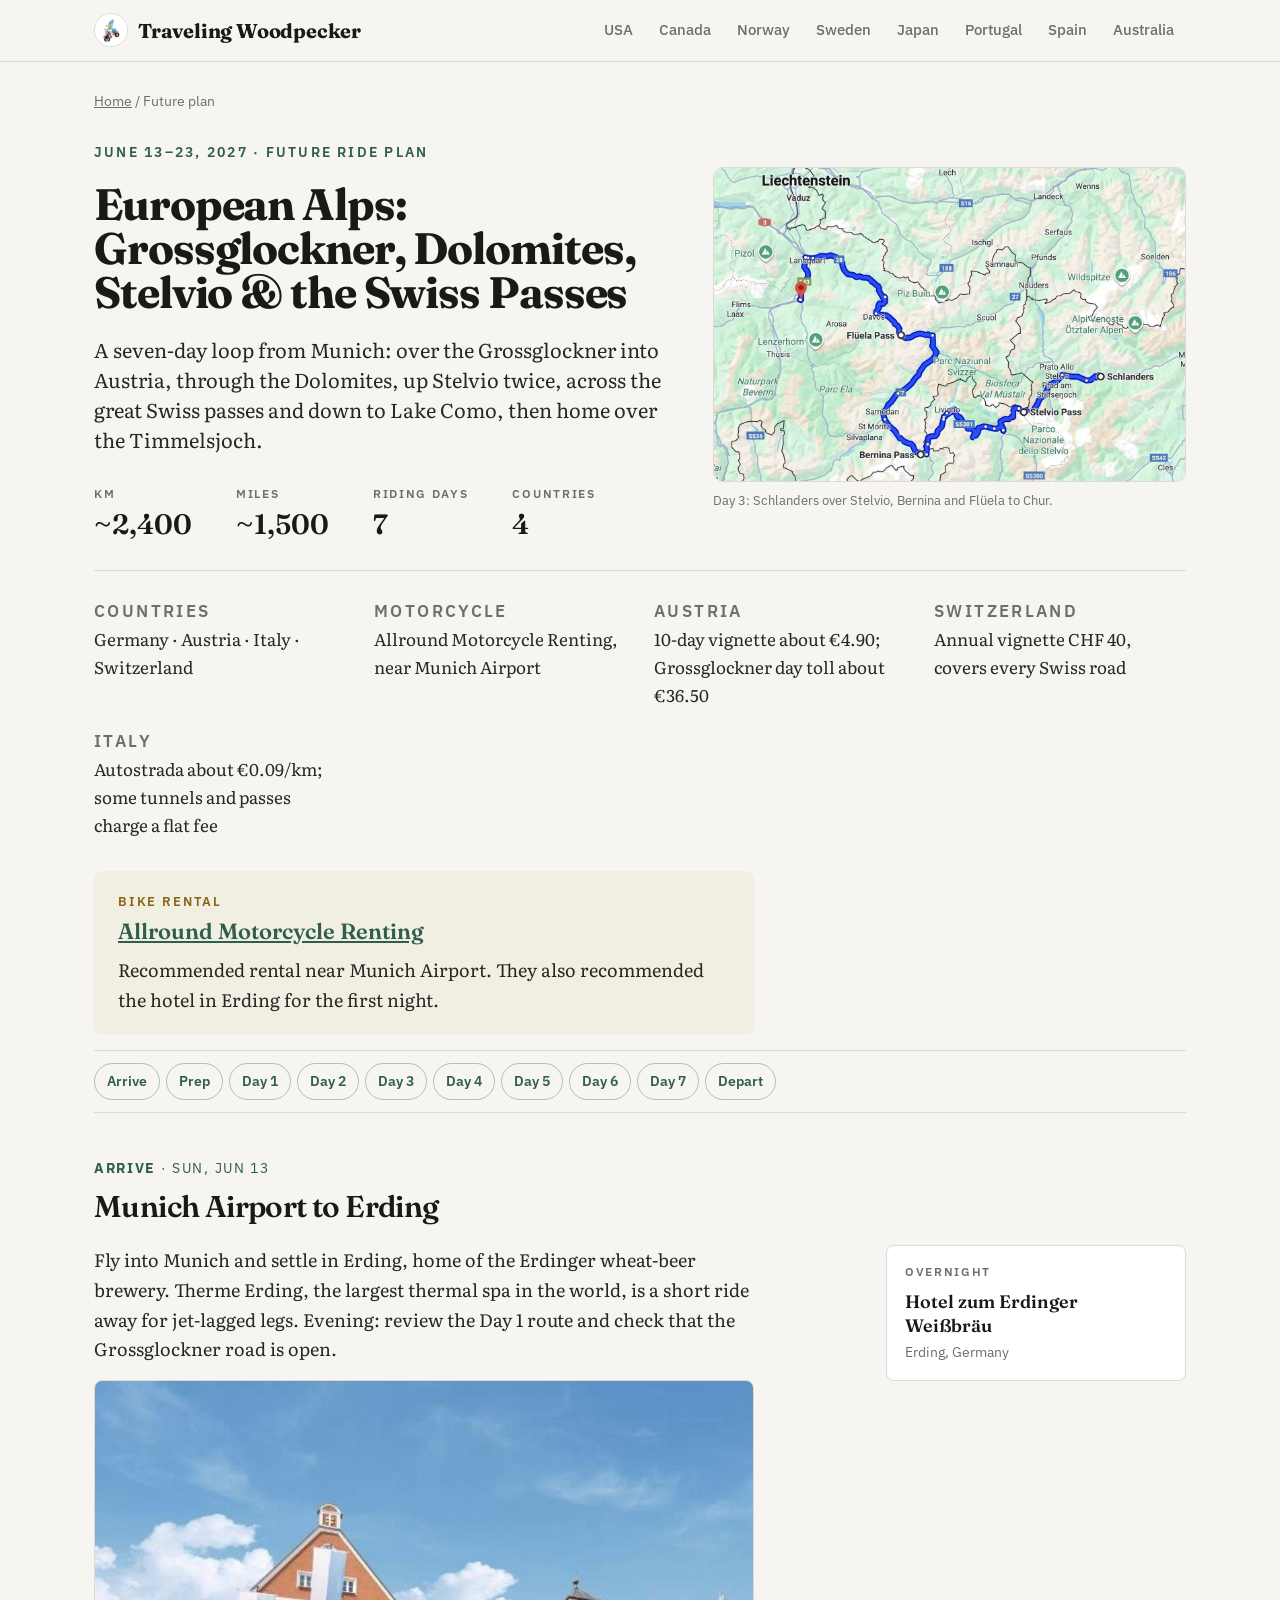
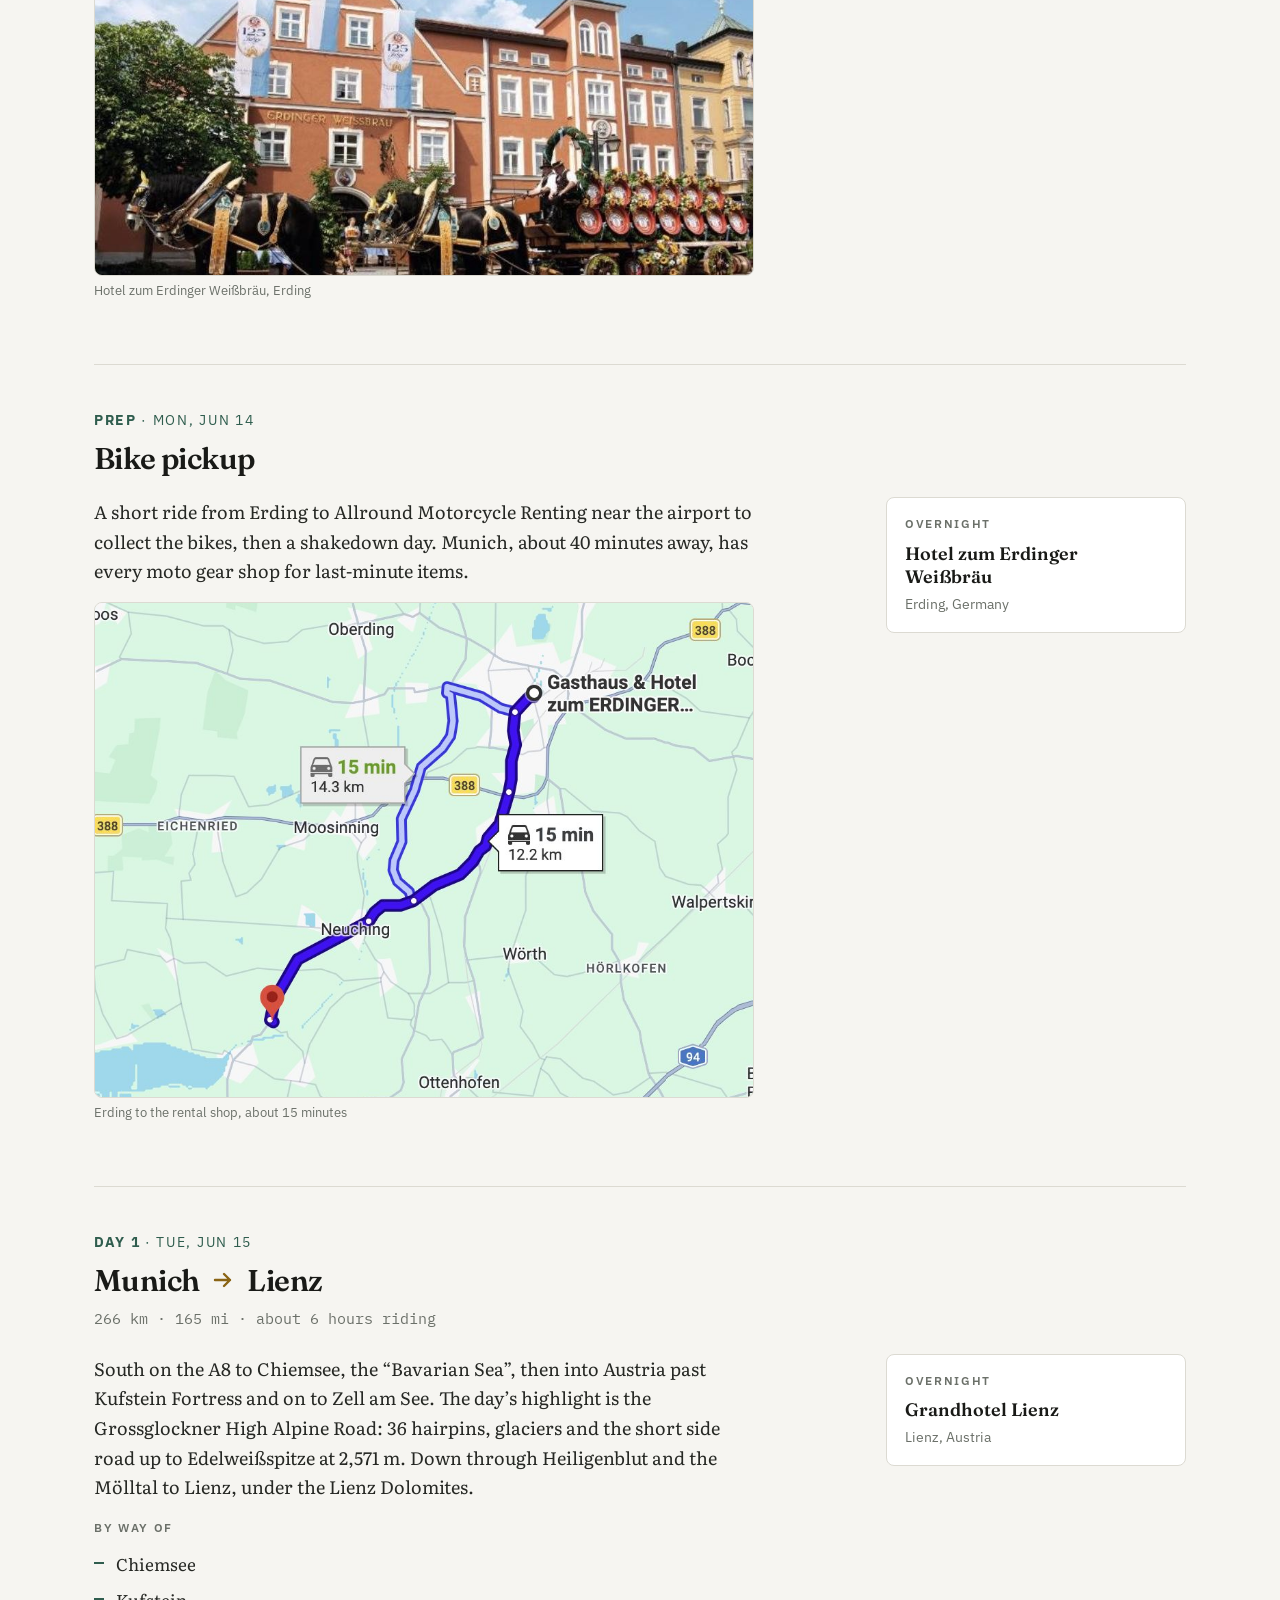
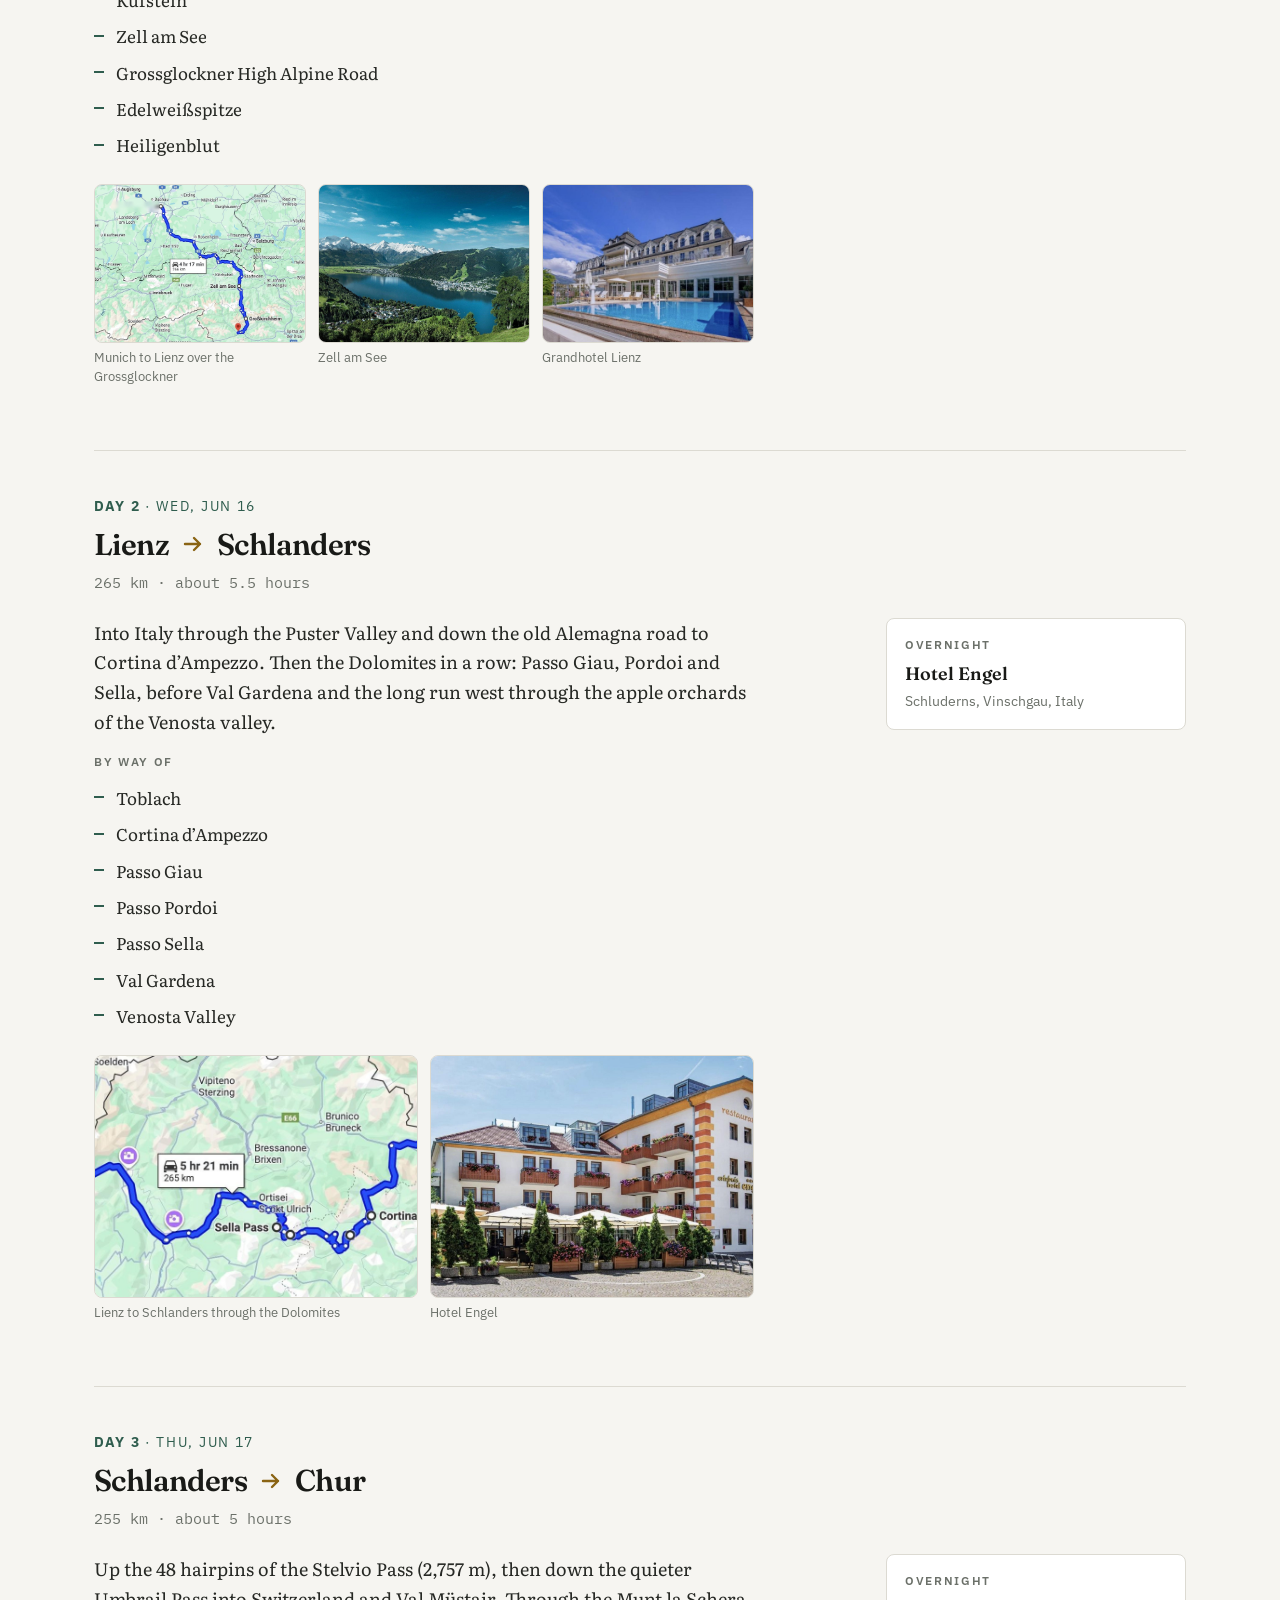
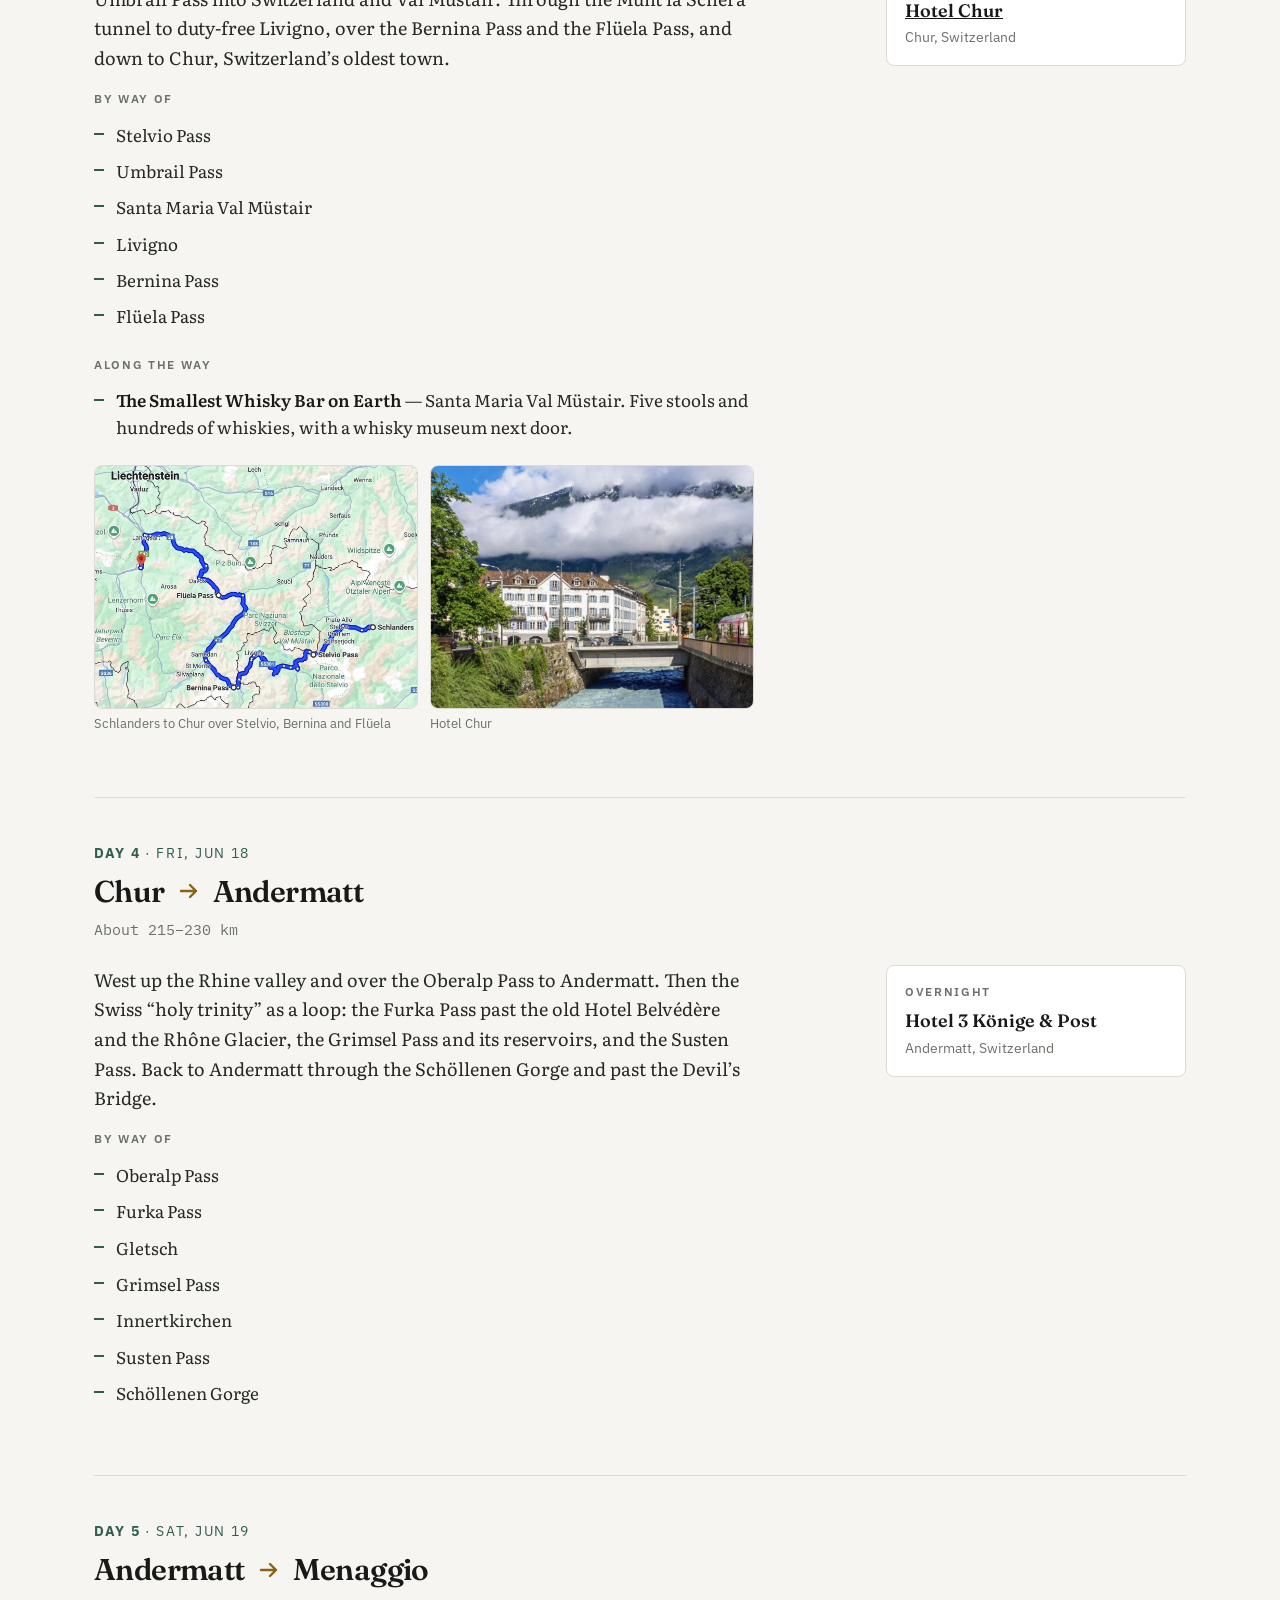
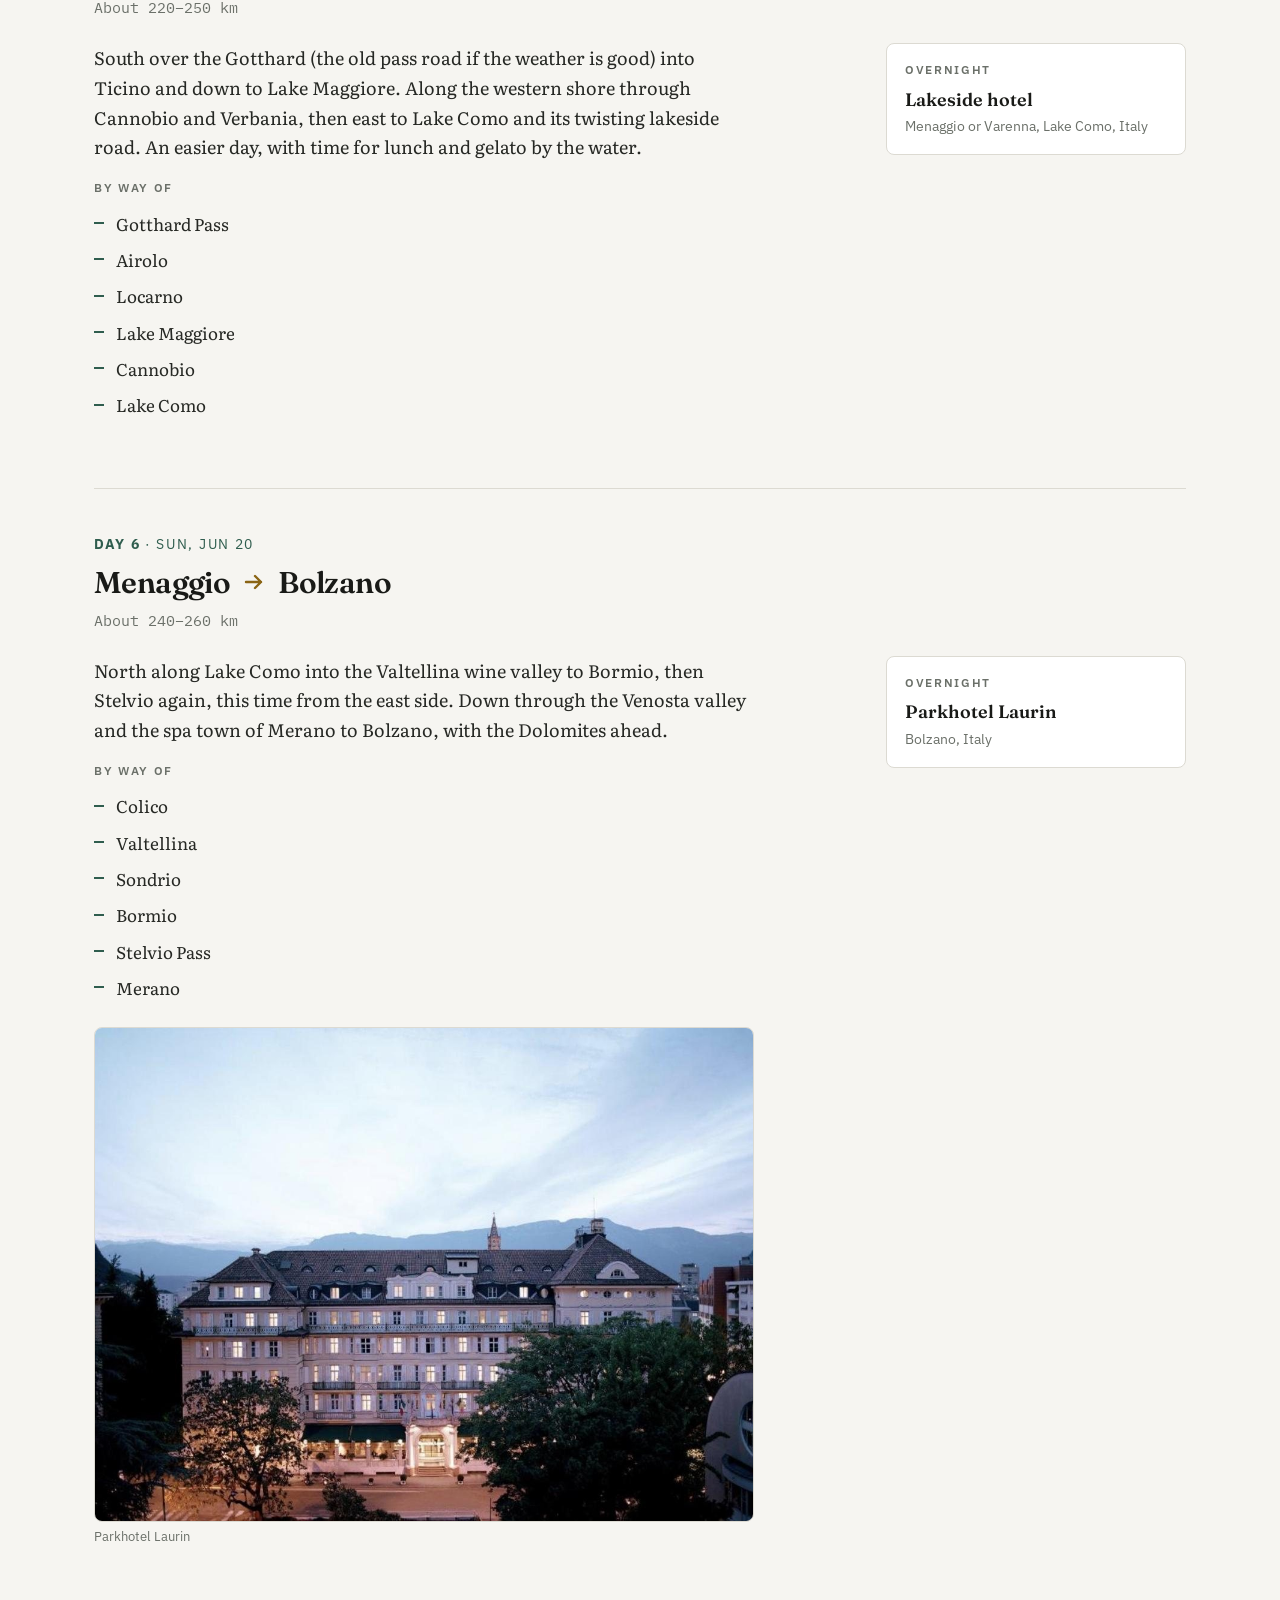
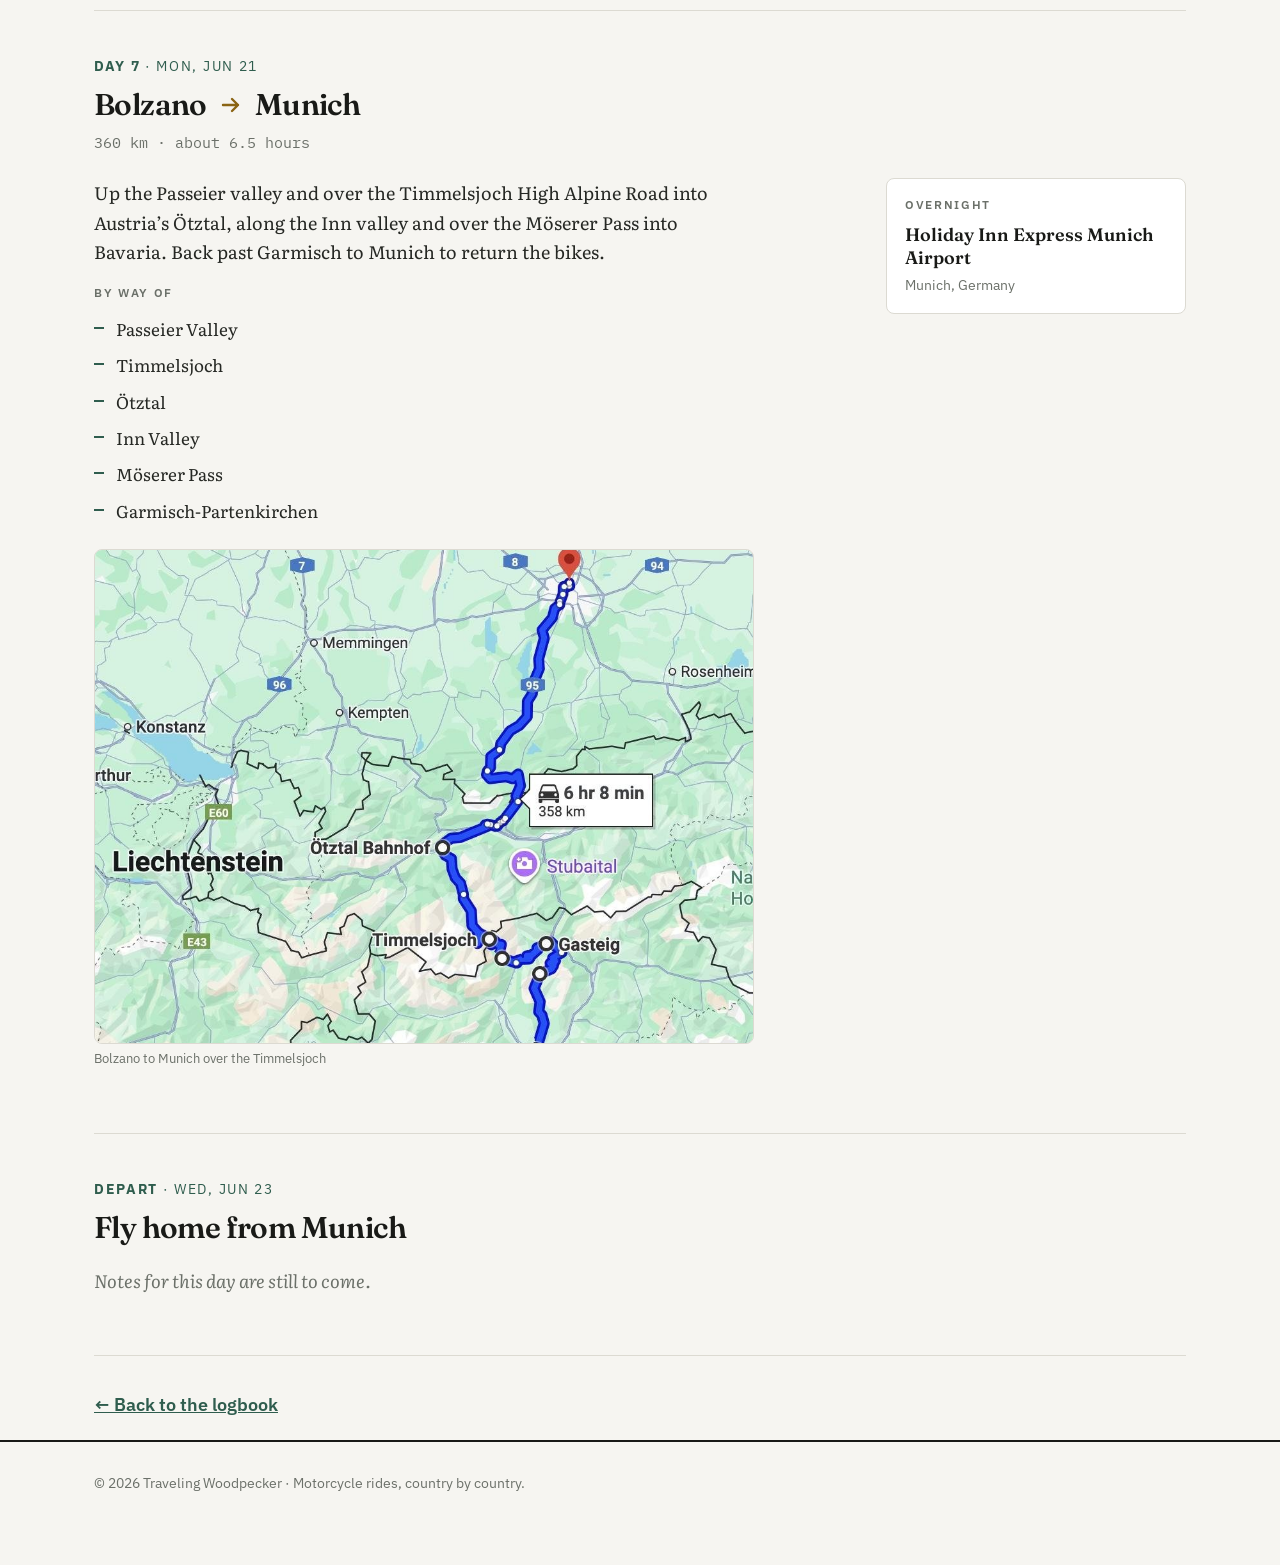
==== plans/2027-european-alps/index.html @ a0371fbc "x" ====
<!DOCTYPE html>
<html lang="en">
<head>
<meta charset="utf-8">
<meta name="viewport" content="width=device-width, initial-scale=1">
<title>European Alps: Grossglockner, Dolomites, Stelvio &amp; the Swiss Passes (2027) · Traveling Woodpecker</title>
<meta name="description" content="A seven-day loop from Munich: over the Grossglockner into Austria, through the Dolomites, up Stelvio twice, across the great Swiss passes and down to Lake ">
<meta name="theme-color" content="#2F5D4E">
<link rel="icon" type="image/png" href="/assets/favicon.png">
<link rel="preconnect" href="https://fonts.googleapis.com"><link rel="preconnect" href="https://fonts.gstatic.com" crossorigin><link href="https://fonts.googleapis.com/css2?family=Fraunces:opsz,wght@9..144,600;9..144,700&family=Literata:opsz,wght@7..72,400;7..72,600&family=IBM+Plex+Sans:wght@400;500;600&family=IBM+Plex+Mono:wght@500&display=swap" rel="stylesheet">
<link rel="stylesheet" href="/assets/site.css">
</head>
<body>
<header class="topbar"><div class="topbar-in"><a class="brand" href="/"><img src="/assets/logo-mark.png" alt="" width="34" height="34"><span>Traveling Woodpecker</span></a><nav class="nav" aria-label="Countries"><a href="/usa/">USA</a><a href="/canada/">Canada</a><a href="/norway/">Norway</a><a href="/sweden/">Sweden</a><a href="/japan/">Japan</a><a href="/portugal/">Portugal</a><a href="/spain/">Spain</a><a href="/australia/">Australia</a></nav></div></header>
<main class="wrap trip">
<p class="crumbs"><a href="/">Home</a> / Future plan</p>
<section class="hero hero-split trip-hero">
<div><p class="kicker">June 13–23, 2027 · Future ride plan</p><h1>European Alps: Grossglockner, Dolomites, Stelvio &amp; the Swiss Passes</h1><p class="dek">A seven-day loop from Munich: over the Grossglockner into Austria, through the Dolomites, up Stelvio twice, across the great Swiss passes and down to Lake Como, then home over the Timmelsjoch.</p>
<dl class="stats"><div class="stat"><dt>km</dt><dd>~2,400</dd></div><div class="stat"><dt>miles</dt><dd>~1,500</dd></div><div class="stat"><dt>riding days</dt><dd>7</dd></div><div class="stat"><dt>countries</dt><dd>4</dd></div></dl></div>
<figure class="rm-fig"><a href="photos/map-day3.jpg" target="_blank" rel="noopener"><img class="routemap" src="photos/map-day3.jpg" alt="Route map of the ride"></a><figcaption>Day 3: Schlanders over Stelvio, Bernina and Flüela to Chur.</figcaption></figure>
</section>
<section class="facts"><div><p class="side-k">Countries</p><p>Germany · Austria · Italy · Switzerland</p></div><div><p class="side-k">Motorcycle</p><p>Allround Motorcycle Renting, near Munich Airport</p></div><div><p class="side-k">Austria</p><p>10-day vignette about €4.90; Grossglockner day toll about €36.50</p></div><div><p class="side-k">Switzerland</p><p>Annual vignette CHF 40, covers every Swiss road</p></div><div><p class="side-k">Italy</p><p>Autostrada about €0.09/km; some tunnels and passes charge a flat fee</p></div></section><aside class="road callout"><p class="road-tag">Bike rental</p><h3><a href="https://www.motorradvermietung.de/muenchen/en/" target="_blank" rel="noopener">Allround Motorcycle Renting</a></h3><p>Recommended rental near Munich Airport. They also recommended the hotel in Erding for the first night.</p></aside>
<nav class="daychips" aria-label="Days"><a href="#day0">Arrive</a><a href="#day1">Prep</a><a href="#day2">Day 1</a><a href="#day3">Day 2</a><a href="#day4">Day 3</a><a href="#day5">Day 4</a><a href="#day6">Day 5</a><a href="#day7">Day 6</a><a href="#day8">Day 7</a><a href="#day9">Depart</a></nav>
<article class="tday" id="day0"><header class="tday-head"><p class="tday-date"><b>Arrive</b> · Sun, Jun 13</p><h2>Munich Airport to Erding</h2></header><div class="tday-body"><div class="tday-main"><p class="prose">Fly into Munich and settle in Erding, home of the Erdinger wheat-beer brewery. Therme Erding, the largest thermal spa in the world, is a short ride away for jet-lagged legs. Evening: review the Day 1 route and check that the Grossglockner road is open.</p><div class="photos" style="--n:1"><figure><a href="photos/erding-hotel.jpg" target="_blank" rel="noopener"><img src="photos/erding-hotel.jpg" alt="Hotel zum Erdinger Weißbräu, Erding" loading="lazy"></a><figcaption>Hotel zum Erdinger Weißbräu, Erding</figcaption></figure></div></div><div class="tday-side"><div class="lodge"><p class="side-k">Overnight</p><p class="lodge-n">Hotel zum Erdinger Weißbräu</p><p class="lodge-a">Erding, Germany</p></div></div></div></article><article class="tday" id="day1"><header class="tday-head"><p class="tday-date"><b>Prep</b> · Mon, Jun 14</p><h2>Bike pickup</h2></header><div class="tday-body"><div class="tday-main"><p class="prose">A short ride from Erding to Allround Motorcycle Renting near the airport to collect the bikes, then a shakedown day. Munich, about 40 minutes away, has every moto gear shop for last-minute items.</p><div class="photos" style="--n:1"><figure><a href="photos/map-prep.jpg" target="_blank" rel="noopener"><img src="photos/map-prep.jpg" alt="Erding to the rental shop, about 15 minutes" loading="lazy"></a><figcaption>Erding to the rental shop, about 15 minutes</figcaption></figure></div></div><div class="tday-side"><div class="lodge"><p class="side-k">Overnight</p><p class="lodge-n">Hotel zum Erdinger Weißbräu</p><p class="lodge-a">Erding, Germany</p></div></div></div></article><article class="tday" id="day2"><header class="tday-head"><p class="tday-date"><b>Day 1</b> · Tue, Jun 15</p><h2>Munich <svg class="leg-arrow" viewBox="0 0 24 24" aria-hidden="true"><path d="M4 12h15M13 6l6 6-6 6"/></svg> Lienz</h2><p class="tday-dist">266 km · 165 mi · about 6 hours riding</p></header><div class="tday-body"><div class="tday-main"><p class="prose">South on the A8 to Chiemsee, the “Bavarian Sea”, then into Austria past Kufstein Fortress and on to Zell am See. The day’s highlight is the Grossglockner High Alpine Road: 36 hairpins, glaciers and the short side road up to Edelweißspitze at 2,571 m. Down through Heiligenblut and the Mölltal to Lienz, under the Lienz Dolomites.</p><p class="side-k">By way of</p><ul class="sights"><li>Chiemsee</li><li>Kufstein</li><li>Zell am See</li><li>Grossglockner High Alpine Road</li><li>Edelweißspitze</li><li>Heiligenblut</li></ul><div class="photos" style="--n:3"><figure><a href="photos/map-day1.jpg" target="_blank" rel="noopener"><img src="photos/map-day1.jpg" alt="Munich to Lienz over the Grossglockner" loading="lazy"></a><figcaption>Munich to Lienz over the Grossglockner</figcaption></figure><figure><a href="photos/zell-am-see.jpg" target="_blank" rel="noopener"><img src="photos/zell-am-see.jpg" alt="Zell am See" loading="lazy"></a><figcaption>Zell am See</figcaption></figure><figure><a href="photos/grandhotel-lienz.jpg" target="_blank" rel="noopener"><img src="photos/grandhotel-lienz.jpg" alt="Grandhotel Lienz" loading="lazy"></a><figcaption>Grandhotel Lienz</figcaption></figure></div></div><div class="tday-side"><div class="lodge"><p class="side-k">Overnight</p><p class="lodge-n">Grandhotel Lienz</p><p class="lodge-a">Lienz, Austria</p></div></div></div></article><article class="tday" id="day3"><header class="tday-head"><p class="tday-date"><b>Day 2</b> · Wed, Jun 16</p><h2>Lienz <svg class="leg-arrow" viewBox="0 0 24 24" aria-hidden="true"><path d="M4 12h15M13 6l6 6-6 6"/></svg> Schlanders</h2><p class="tday-dist">265 km · about 5.5 hours</p></header><div class="tday-body"><div class="tday-main"><p class="prose">Into Italy through the Puster Valley and down the old Alemagna road to Cortina d’Ampezzo. Then the Dolomites in a row: Passo Giau, Pordoi and Sella, before Val Gardena and the long run west through the apple orchards of the Venosta valley.</p><p class="side-k">By way of</p><ul class="sights"><li>Toblach</li><li>Cortina d’Ampezzo</li><li>Passo Giau</li><li>Passo Pordoi</li><li>Passo Sella</li><li>Val Gardena</li><li>Venosta Valley</li></ul><div class="photos" style="--n:2"><figure><a href="photos/map-day2.jpg" target="_blank" rel="noopener"><img src="photos/map-day2.jpg" alt="Lienz to Schlanders through the Dolomites" loading="lazy"></a><figcaption>Lienz to Schlanders through the Dolomites</figcaption></figure><figure><a href="photos/hotel-engel.jpg" target="_blank" rel="noopener"><img src="photos/hotel-engel.jpg" alt="Hotel Engel" loading="lazy"></a><figcaption>Hotel Engel</figcaption></figure></div></div><div class="tday-side"><div class="lodge"><p class="side-k">Overnight</p><p class="lodge-n">Hotel Engel</p><p class="lodge-a">Schluderns, Vinschgau, Italy</p></div></div></div></article><article class="tday" id="day4"><header class="tday-head"><p class="tday-date"><b>Day 3</b> · Thu, Jun 17</p><h2>Schlanders <svg class="leg-arrow" viewBox="0 0 24 24" aria-hidden="true"><path d="M4 12h15M13 6l6 6-6 6"/></svg> Chur</h2><p class="tday-dist">255 km · about 5 hours</p></header><div class="tday-body"><div class="tday-main"><p class="prose">Up the 48 hairpins of the Stelvio Pass (2,757 m), then down the quieter Umbrail Pass into Switzerland and Val Müstair. Through the Munt la Schera tunnel to duty-free Livigno, over the Bernina Pass and the Flüela Pass, and down to Chur, Switzerland’s oldest town.</p><p class="side-k">By way of</p><ul class="sights"><li>Stelvio Pass</li><li>Umbrail Pass</li><li>Santa Maria Val Müstair</li><li>Livigno</li><li>Bernina Pass</li><li>Flüela Pass</li></ul><p class="side-k">Along the way</p><ul class="sights"><li><b>The Smallest Whisky Bar on Earth</b> — Santa Maria Val Müstair. Five stools and hundreds of whiskies, with a whisky museum next door.</li></ul><div class="photos" style="--n:2"><figure><a href="photos/map-day3.jpg" target="_blank" rel="noopener"><img src="photos/map-day3.jpg" alt="Schlanders to Chur over Stelvio, Bernina and Flüela" loading="lazy"></a><figcaption>Schlanders to Chur over Stelvio, Bernina and Flüela</figcaption></figure><figure><a href="photos/hotel-chur.jpg" target="_blank" rel="noopener"><img src="photos/hotel-chur.jpg" alt="Hotel Chur" loading="lazy"></a><figcaption>Hotel Chur</figcaption></figure></div></div><div class="tday-side"><div class="lodge"><p class="side-k">Overnight</p><p class="lodge-n"><a href="https://www.hotelchur.ch/" target="_blank" rel="noopener">Hotel Chur</a></p><p class="lodge-a">Chur, Switzerland</p></div></div></div></article><article class="tday" id="day5"><header class="tday-head"><p class="tday-date"><b>Day 4</b> · Fri, Jun 18</p><h2>Chur <svg class="leg-arrow" viewBox="0 0 24 24" aria-hidden="true"><path d="M4 12h15M13 6l6 6-6 6"/></svg> Andermatt</h2><p class="tday-dist">About 215–230 km</p></header><div class="tday-body"><div class="tday-main"><p class="prose">West up the Rhine valley and over the Oberalp Pass to Andermatt. Then the Swiss “holy trinity” as a loop: the Furka Pass past the old Hotel Belvédère and the Rhône Glacier, the Grimsel Pass and its reservoirs, and the Susten Pass. Back to Andermatt through the Schöllenen Gorge and past the Devil’s Bridge.</p><p class="side-k">By way of</p><ul class="sights"><li>Oberalp Pass</li><li>Furka Pass</li><li>Gletsch</li><li>Grimsel Pass</li><li>Innertkirchen</li><li>Susten Pass</li><li>Schöllenen Gorge</li></ul></div><div class="tday-side"><div class="lodge"><p class="side-k">Overnight</p><p class="lodge-n">Hotel 3 Könige &amp; Post</p><p class="lodge-a">Andermatt, Switzerland</p></div></div></div></article><article class="tday" id="day6"><header class="tday-head"><p class="tday-date"><b>Day 5</b> · Sat, Jun 19</p><h2>Andermatt <svg class="leg-arrow" viewBox="0 0 24 24" aria-hidden="true"><path d="M4 12h15M13 6l6 6-6 6"/></svg> Menaggio</h2><p class="tday-dist">About 220–250 km</p></header><div class="tday-body"><div class="tday-main"><p class="prose">South over the Gotthard (the old pass road if the weather is good) into Ticino and down to Lake Maggiore. Along the western shore through Cannobio and Verbania, then east to Lake Como and its twisting lakeside road. An easier day, with time for lunch and gelato by the water.</p><p class="side-k">By way of</p><ul class="sights"><li>Gotthard Pass</li><li>Airolo</li><li>Locarno</li><li>Lake Maggiore</li><li>Cannobio</li><li>Lake Como</li></ul></div><div class="tday-side"><div class="lodge"><p class="side-k">Overnight</p><p class="lodge-n">Lakeside hotel</p><p class="lodge-a">Menaggio or Varenna, Lake Como, Italy</p></div></div></div></article><article class="tday" id="day7"><header class="tday-head"><p class="tday-date"><b>Day 6</b> · Sun, Jun 20</p><h2>Menaggio <svg class="leg-arrow" viewBox="0 0 24 24" aria-hidden="true"><path d="M4 12h15M13 6l6 6-6 6"/></svg> Bolzano</h2><p class="tday-dist">About 240–260 km</p></header><div class="tday-body"><div class="tday-main"><p class="prose">North along Lake Como into the Valtellina wine valley to Bormio, then Stelvio again, this time from the east side. Down through the Venosta valley and the spa town of Merano to Bolzano, with the Dolomites ahead.</p><p class="side-k">By way of</p><ul class="sights"><li>Colico</li><li>Valtellina</li><li>Sondrio</li><li>Bormio</li><li>Stelvio Pass</li><li>Merano</li></ul><div class="photos" style="--n:1"><figure><a href="photos/parkhotel-laurin.jpg" target="_blank" rel="noopener"><img src="photos/parkhotel-laurin.jpg" alt="Parkhotel Laurin" loading="lazy"></a><figcaption>Parkhotel Laurin</figcaption></figure></div></div><div class="tday-side"><div class="lodge"><p class="side-k">Overnight</p><p class="lodge-n">Parkhotel Laurin</p><p class="lodge-a">Bolzano, Italy</p></div></div></div></article><article class="tday" id="day8"><header class="tday-head"><p class="tday-date"><b>Day 7</b> · Mon, Jun 21</p><h2>Bolzano <svg class="leg-arrow" viewBox="0 0 24 24" aria-hidden="true"><path d="M4 12h15M13 6l6 6-6 6"/></svg> Munich</h2><p class="tday-dist">360 km · about 6.5 hours</p></header><div class="tday-body"><div class="tday-main"><p class="prose">Up the Passeier valley and over the Timmelsjoch High Alpine Road into Austria’s Ötztal, along the Inn valley and over the Möserer Pass into Bavaria. Back past Garmisch to Munich to return the bikes.</p><p class="side-k">By way of</p><ul class="sights"><li>Passeier Valley</li><li>Timmelsjoch</li><li>Ötztal</li><li>Inn Valley</li><li>Möserer Pass</li><li>Garmisch-Partenkirchen</li></ul><div class="photos" style="--n:1"><figure><a href="photos/map-day7.jpg" target="_blank" rel="noopener"><img src="photos/map-day7.jpg" alt="Bolzano to Munich over the Timmelsjoch" loading="lazy"></a><figcaption>Bolzano to Munich over the Timmelsjoch</figcaption></figure></div></div><div class="tday-side"><div class="lodge"><p class="side-k">Overnight</p><p class="lodge-n">Holiday Inn Express Munich Airport</p><p class="lodge-a">Munich, Germany</p></div></div></div></article><article class="tday" id="day9"><header class="tday-head"><p class="tday-date"><b>Depart</b> · Wed, Jun 23</p><h2>Fly home from Munich</h2></header><div class="tday-body"><div class="tday-main"><p class="prose quiet">Notes for this day are still to come.</p></div><div class="tday-side"></div></div></article>
<p class="backlink"><a href="/">← Back to the logbook</a></p>
</main>
<script src="/assets/lightbox.js" defer></script>
<footer><div class="wrap">© 2026 Traveling Woodpecker · Motorcycle rides, country by country.</div></footer>
</body>
</html>
---- assets/site.css ----
/* Traveling Woodpecker — shared styles for every page on the site.
   Lives in the travelingwoodpecker.github.io repo; country repos load it from /assets/site.css */
:root{
  --paper:#F6F5F1;--card:#FFFFFF;--ink:#191A17;--body:#262824;--muted:#6B7069;--rule:#DCDAD2;
  --pine:#2F5D4E;--pine-dk:#234636;--pine-tint:#E3ECE7;--ochre:#8A6414;--ochre-bg:#F1EEE2;--land:#E4E1D8;
  --display:'Fraunces',Georgia,serif;--text:'Literata',Georgia,serif;
  --ui:'IBM Plex Sans',system-ui,-apple-system,sans-serif;--mono:'IBM Plex Mono',ui-monospace,Menlo,monospace;
  color-scheme:light;
}
*{box-sizing:border-box}
html{scroll-behavior:smooth;scroll-padding-top:72px}
@media (prefers-reduced-motion:reduce){html{scroll-behavior:auto}*{transition:none!important}}
body{margin:0;background:var(--paper);color:var(--body);font-family:var(--text);font-size:18px;line-height:1.65;-webkit-font-smoothing:antialiased}
a{color:var(--pine)}
a:focus-visible,button:focus-visible{outline:3px solid var(--pine);outline-offset:3px;border-radius:3px}
.wrap{max-width:1140px;margin:0 auto;padding:0 24px}

/* top bar */
.topbar{position:sticky;top:0;z-index:40;background:rgba(246,245,241,.94);backdrop-filter:blur(8px);-webkit-backdrop-filter:blur(8px);border-bottom:1px solid var(--rule)}
.topbar-in{max-width:1140px;margin:0 auto;display:flex;align-items:center;gap:20px;padding:12px 24px}
.brand{display:flex;align-items:center;gap:10px;font-family:var(--display);font-weight:700;font-size:20px;letter-spacing:-.01em;color:var(--ink);white-space:nowrap;text-decoration:none}
.brand svg{width:26px;height:26px;flex:0 0 auto}
.nav{display:flex;gap:2px;overflow-x:auto;scrollbar-width:none;margin-left:auto}
.nav::-webkit-scrollbar{display:none}
.nav a{flex:0 0 auto;padding:6px 12px;border-radius:20px;text-decoration:none;font-family:var(--ui);font-weight:500;font-size:15px;color:var(--muted);transition:background .15s,color .15s}
.nav a:hover{background:var(--pine-tint);color:var(--pine-dk)}
.nav a[aria-current=page]{background:var(--pine);color:#fff}
@media (max-width:760px){.brand span{display:none}.topbar-in{gap:10px;padding:10px 16px}.wrap{padding:0 16px}}

/* hero */
.hero{padding:44px 0 32px}
.kicker{font-family:var(--ui);font-size:14px;font-weight:600;letter-spacing:.16em;text-transform:uppercase;color:var(--pine);margin:0 0 18px}
h1{font-family:var(--display);font-weight:700;font-size:clamp(30px,4.6vw,50px);line-height:1;letter-spacing:-.025em;color:var(--ink);margin:0 0 20px}
.dek{font-size:clamp(17px,1.8vw,20px);line-height:1.5;max-width:52ch;margin:0 0 30px}
.stats{display:flex;flex-wrap:wrap;gap:14px 44px;margin:0;padding:0}
.stat dt{font-family:var(--ui);font-size:12px;font-weight:600;letter-spacing:.14em;text-transform:uppercase;color:var(--muted);margin:0 0 6px}
.stat dd{font-family:var(--display);font-weight:600;font-size:28px;color:var(--ink);margin:0;line-height:1}
.hero-split{display:grid;grid-template-columns:minmax(0,1.1fr) minmax(0,.9fr);gap:40px;align-items:center}
@media (max-width:820px){.hero-split{grid-template-columns:1fr}}
.silhouette{width:100%;max-height:360px;display:block}
.silhouette path{fill:var(--pine);opacity:.9}

/* sections */
.section{padding:52px 0;border-top:1px solid var(--rule)}
.section-head{display:flex;align-items:baseline;justify-content:space-between;gap:16px;flex-wrap:wrap;margin:0 0 26px}
h2{font-family:var(--display);font-weight:600;font-size:clamp(22px,2.8vw,30px);line-height:1.1;letter-spacing:-.02em;color:var(--ink);margin:0}
.section-note{font-family:var(--ui);font-size:15px;color:var(--muted);margin:0}

/* world map */
.worldmap{width:100%;height:auto;display:block;background:var(--card);border:1px solid var(--rule);border-radius:10px}
.worldmap path{fill:var(--land);stroke:var(--paper);stroke-width:.6}
.worldmap a path{fill:var(--pine);transition:fill .15s}
.worldmap a:hover path,.worldmap a:focus path{fill:var(--ochre)}
.worldmap a:focus{outline:none}
.map-legend{display:flex;gap:22px;flex-wrap:wrap;margin:14px 0 0;font-family:var(--ui);font-size:14px;color:var(--muted)}
.map-legend span::before{content:"";display:inline-block;width:12px;height:12px;border-radius:3px;margin-right:8px;vertical-align:-1px;background:var(--land)}
.map-legend .v::before{background:var(--pine)}

/* country cards */
.cards{display:grid;grid-template-columns:repeat(auto-fill,minmax(240px,1fr));gap:18px}
.ccard{display:flex;flex-direction:column;background:var(--card);border:1px solid var(--rule);border-radius:10px;padding:20px 20px 18px;text-decoration:none;color:inherit;transition:border-color .15s,transform .15s}
.ccard:hover{border-color:var(--pine);transform:translateY(-2px)}
.ccard svg{width:100%;height:120px;margin:0 0 14px}
.ccard svg path{fill:var(--pine);opacity:.85}
.ccard h3{font-family:var(--display);font-weight:600;font-size:20px;letter-spacing:-.015em;color:var(--ink);margin:0 0 4px}
.ccard p{margin:0;font-family:var(--ui);font-size:14px;color:var(--muted)}

/* ride list */
.year-group{display:grid;grid-template-columns:92px 1fr;gap:0 24px;padding:18px 0;border-top:1px solid var(--rule)}
.year-group:first-of-type{border-top:0}
.year{font-family:var(--display);font-weight:700;font-size:26px;line-height:1;color:var(--ink);letter-spacing:-.02em;padding-top:12px}
@media (max-width:620px){.year-group{grid-template-columns:1fr}.year{padding:0 0 6px;font-size:26px}}
.rides{list-style:none;margin:0;padding:0}
.ride{display:flex;flex-wrap:wrap;align-items:center;gap:8px 18px;padding:12px 0;border-bottom:1px dashed var(--rule)}
.ride:last-child{border-bottom:0}
.ride-main{flex:1 1 280px;min-width:0}
.ride-title{font-family:var(--display);font-weight:600;font-size:19px;line-height:1.25;color:var(--ink);margin:0}
.ride-title a{color:inherit;text-decoration:none;border-bottom:1.5px solid rgba(47,93,78,.3)}
.ride-title a:hover{border-bottom-color:var(--pine)}
.ride-meta{font-family:var(--ui);font-size:14px;color:var(--muted);margin:3px 0 0}
.ride-meta a{color:var(--muted)}
.links{display:flex;flex-wrap:wrap;gap:8px}
.lk{display:inline-flex;align-items:center;gap:7px;font-family:var(--ui);font-size:14px;font-weight:600;text-decoration:none;padding:7px 13px;border-radius:6px;border:1.5px solid rgba(47,93,78,.4);color:var(--pine);background:var(--card);white-space:nowrap;transition:background .15s,border-color .15s}
.lk:hover{background:var(--pine-tint);border-color:var(--pine)}
.lk.primary{background:var(--pine);border-color:var(--pine);color:#fff}
.lk.primary:hover{background:var(--pine-dk)}
.lk svg{width:15px;height:15px;fill:none;stroke:currentColor;stroke-width:2;stroke-linecap:round;stroke-linejoin:round}
.tag{display:inline-block;font-family:var(--ui);font-size:12px;font-weight:600;letter-spacing:.08em;text-transform:uppercase;padding:3px 8px;border-radius:4px;background:var(--ochre-bg);color:var(--ochre);vertical-align:3px;margin-left:8px}
.tag.soon{background:var(--pine-tint);color:var(--pine-dk)}
.missing{font-family:var(--ui);font-size:14px;color:var(--ochre)}

/* resources & future */
.res{display:grid;grid-template-columns:repeat(auto-fill,minmax(260px,1fr));gap:16px}
.res a{display:block;background:var(--card);border:1px solid var(--rule);border-radius:10px;padding:18px 20px;text-decoration:none;color:inherit}
.res a:hover{border-color:var(--pine)}
.res b{display:block;font-family:var(--display);font-weight:600;font-size:20px;color:var(--ink)}
.res span{font-family:var(--ui);font-size:13px;font-weight:600;letter-spacing:.12em;text-transform:uppercase;color:var(--muted)}
.future{background:var(--pine);color:#fff;border-radius:10px;padding:30px 32px}
.future .kicker{color:#A9C9BB;margin-bottom:10px}
.future h3{font-family:var(--display);font-weight:600;font-size:clamp(26px,3.6vw,36px);margin:0 0 6px;color:#fff;letter-spacing:-.02em}
.future p{margin:0;color:#DCE9E3}

footer{border-top:2px solid var(--ink);margin-top:20px;padding:30px 0 70px;font-family:var(--ui);font-size:14px;color:var(--muted)}
footer a{color:var(--muted)}

@media print{.topbar{display:none}body{background:#fff;font-size:11pt}.ccard,.ride{break-inside:avoid}}
@media (max-width:620px){.cards{grid-template-columns:1fr 1fr;gap:12px}.ccard{padding:14px}.ccard svg{height:84px}.ccard h3{font-size:19px}}

/* ---- ride pages ---- */
.crumbs{font-family:var(--ui);font-size:14px;color:var(--muted);margin:28px 0 0}
.crumbs a{color:var(--muted)}
.trip-hero{padding-top:28px}
.trip-hero h1{font-size:clamp(28px,4vw,44px)}
.rm-fig{margin:0}
.routemap{width:100%;height:auto;display:block;border:1px solid var(--rule);border-radius:10px}
.rm-bg{fill:#FBFAF7}
.rm-state{fill:var(--land);stroke:#fff;stroke-width:1.2}
.rm-route{fill:none;stroke:var(--ochre);stroke-width:3;stroke-linejoin:round;stroke-linecap:round}
.rm-stop{fill:var(--pine);stroke:#fff;stroke-width:2.5}
.rm-label{font-family:var(--ui);font-size:15px;font-weight:600;fill:var(--ink);paint-order:stroke;stroke:#FBFAF7;stroke-width:4px;stroke-linejoin:round}
.rm-fig figcaption{font-family:var(--ui);font-size:13px;color:var(--muted);margin-top:8px}
.facts{display:grid;grid-template-columns:repeat(auto-fit,minmax(220px,1fr));gap:18px 28px;padding:26px 0;border-top:1px solid var(--rule)}
.facts p{margin:0;font-size:17px}
.daychips{position:sticky;top:57px;z-index:30;display:flex;gap:6px;overflow-x:auto;scrollbar-width:none;padding:12px 0;background:var(--paper);border-top:1px solid var(--rule);border-bottom:1px solid var(--rule)}
.daychips::-webkit-scrollbar{display:none}
.daychips a{flex:0 0 auto;font-family:var(--ui);font-size:14px;font-weight:600;text-decoration:none;color:var(--pine);padding:6px 12px;border-radius:20px;border:1.5px solid rgba(47,93,78,.35)}
.daychips a:hover{background:var(--pine-tint)}
.tday{padding:44px 0;border-bottom:1px solid var(--rule)}
.tday-head{margin-bottom:22px}
.tday-date{font-family:var(--ui);font-size:14px;letter-spacing:.12em;text-transform:uppercase;color:var(--pine);margin:0 0 10px}
.tday-head h2{display:flex;flex-wrap:wrap;align-items:center;gap:6px 12px}
.leg-arrow{width:.8em;height:.8em;fill:none;stroke:var(--ochre);stroke-width:2.4;stroke-linecap:round;stroke-linejoin:round}
.tday-dist{font-family:var(--mono);font-size:15px;color:var(--muted);margin:10px 0 0}
.tday-body{display:grid;grid-template-columns:minmax(0,1fr) 300px;gap:24px 48px}
@media (max-width:820px){.tday-body{grid-template-columns:1fr}}
.prose{margin:0 0 16px;max-width:66ch}
.prose.quiet{color:var(--muted);font-style:italic}
.leg{display:flex;align-items:center;gap:12px;margin:0 0 10px;max-width:600px;font-family:var(--ui);font-size:15px;font-weight:600;color:var(--body)}
.leg-rule{flex:1 1 auto;height:1px;background:var(--rule);min-width:14px}
.leg-d{font-family:var(--mono);font-weight:500;color:var(--pine);white-space:nowrap}
.leg:last-of-type{margin-bottom:20px}
.road{background:var(--ochre-bg);border-radius:8px;padding:20px 24px;margin:6px 0 16px;max-width:66ch}
.road-tag{font-family:var(--ui);font-size:13px;font-weight:600;letter-spacing:.14em;text-transform:uppercase;color:var(--ochre);margin:0 0 6px}
.road h3{font-family:var(--display);font-weight:600;font-size:22px;color:var(--ink);margin:0 0 6px}
.road p{margin:0}
.side-k{font-family:var(--ui);font-size:12px;font-weight:600;letter-spacing:.14em;text-transform:uppercase;color:var(--muted);margin:0 0 8px}
.stoplist{list-style:none;margin:0 0 22px;padding:0;font-family:var(--ui);font-size:15px}
.stoplist li{padding:6px 0;border-bottom:1px dashed var(--rule)}
.stoplist a{text-decoration:none;font-weight:500}
.stoplist a:hover{text-decoration:underline}
.lodge{background:var(--card);border:1px solid var(--rule);border-radius:8px;padding:16px 18px}
.lodge-n{font-family:var(--display);font-weight:600;font-size:18px;line-height:1.3;color:var(--ink);margin:0}
.lodge-n a{color:inherit}
.lodge-a{font-family:var(--ui);font-size:14px;color:var(--muted);margin:4px 0 0}
.backlink{font-family:var(--ui);font-weight:600;margin:34px 0 0}
.brand img{width:34px;height:34px;border-radius:50%;background:#fff;border:1px solid var(--rule);object-fit:contain;flex:0 0 auto}
.rm-mark{fill:#fff;stroke:var(--ochre);stroke-width:2.5}
.rm-label-s{font-weight:500;font-size:13px;fill:var(--muted)}

.home-logo{width:100%;max-width:220px;height:auto;justify-self:center;border-radius:50%;background:#fff;box-shadow:0 0 0 1px var(--rule)}
@media (max-width:820px){.home-logo{max-width:140px;order:-1;justify-self:start}}
.sights{list-style:none;margin:0 0 20px;padding:0;max-width:66ch}
.sights li{position:relative;padding:5px 0 5px 22px;font-size:17px;line-height:1.55}
.sights li::before{content:"";position:absolute;left:0;top:.95em;width:10px;height:2px;background:var(--pine)}
.sights.watch li::before{background:var(--ochre)}
.sights b{color:var(--ink);font-weight:600}
.lodge-d{font-size:15px;line-height:1.5;margin:8px 0 0}
.golf{margin-top:14px;background:var(--pine-tint);border-color:transparent}
.dining{margin-top:18px}
.din-n{font-family:var(--display);font-weight:600;font-size:17px;color:var(--ink);margin:12px 0 0}
.rm-track{stroke-width:2.4}

/* ride photos */
.photos{display:grid;grid-template-columns:repeat(var(--n,3),minmax(0,1fr));gap:12px;margin:6px 0 20px;max-width:66ch}
.photos figure{margin:0}
.photos a{display:block;border-radius:8px;overflow:hidden;border:1px solid var(--rule);background:var(--card)}
.photos img{display:block;width:100%;aspect-ratio:4/3;object-fit:cover;transition:transform .25s}
.photos a:hover img{transform:scale(1.03)}
.photos figcaption{font-family:var(--ui);font-size:13px;line-height:1.4;color:var(--muted);margin-top:6px}
@media (max-width:620px){.photos{grid-template-columns:repeat(min(var(--n,2),2),minmax(0,1fr));gap:8px}}

.motto{margin:14px 0 18px;padding:2px 0 2px 16px;border-left:3px solid var(--ochre)}
.motto-h{font-family:var(--display);font-size:22px;letter-spacing:.12em;color:var(--ink);margin:0 0 6px;display:flex;flex-wrap:wrap;column-gap:.6em;row-gap:2px}
.motto-h span{white-space:nowrap}
.motto-sep{color:var(--muted)}
.motto-k{font-family:var(--ui);font-size:14px;letter-spacing:.18em;color:var(--muted);margin:0 0 6px}
.motto-e{font-family:var(--display);font-style:italic;font-size:17px;line-height:1.45;color:var(--ink);margin:0 0 4px}
.motto cite{display:block;font-family:var(--ui);font-size:13px;font-style:normal;letter-spacing:.04em;color:var(--muted)}
@media (max-width:520px){.motto-sep{display:none}}
/* compact home: map + countries in one view */
.worldmap{max-width:720px;margin:0 auto}
.map-legend{justify-content:center}
#map-h,#c-h{font-size:clamp(22px,2.4vw,28px)}
.section-head:has(#map-h)+.worldmap{margin-top:-6px}
section[aria-labelledby="map-h"],section[aria-labelledby="c-h"]{padding:30px 0}
.cards{grid-template-columns:repeat(auto-fill,minmax(128px,1fr));gap:12px}
.ccard{padding:12px 12px 10px;align-items:center;text-align:center}
.ccard svg{height:58px;margin:0 0 8px}
.ccard h3{font-size:16px;margin:0 0 2px}
.ccard p{font-size:12px}
@media (max-width:620px){.cards{grid-template-columns:repeat(4,1fr);gap:8px}.ccard{padding:8px 6px}.ccard svg{height:40px}.ccard h3{font-size:13px}.ccard p{font-size:10.5px}}
.worldmap{max-width:620px}
.cards{grid-template-columns:repeat(4,1fr)}
@media (min-width:900px){.cards{grid-template-columns:repeat(8,1fr);gap:10px}.ccard{padding:10px 6px 8px}.ccard p{font-size:11.5px}}
.lb{position:fixed;inset:0;z-index:1000;background:rgba(15,15,12,.97);display:flex;align-items:center;justify-content:center}
.lb[hidden]{display:none}
.lb figure{margin:0;max-width:min(92vw,1400px);text-align:center}
.lb img{max-width:100%;max-height:80vh;border-radius:6px;display:block;margin:0 auto}
.lb figcaption{color:#eee;font-family:var(--ui);font-size:15px;margin-top:10px}
.lb figcaption a{color:#e8c98a}
.lb-n{color:#aaa;font-family:var(--ui);font-size:12px;margin:4px 0 0}
.lb button{position:absolute;background:rgba(255,255,255,.12);color:#fff;border:0;cursor:pointer;font-size:42px;line-height:1;width:56px;height:56px;border-radius:50%}
.lb button:hover{background:rgba(255,255,255,.25)}
.lb-p{left:16px;top:50%;transform:translateY(-50%)}
.lb-nx{right:16px;top:50%;transform:translateY(-50%)}
.lb-x{top:16px;right:16px;font-size:34px!important;width:46px!important;height:46px!important}
@media (max-width:620px){.lb button{width:44px;height:44px;font-size:32px}.lb-p{left:6px}.lb-nx{right:6px}}
.res a b::after{content:" \2197";font-size:.8em;color:var(--ochre);margin-left:2px;transition:transform .15s;display:inline-block}
.res a:hover b{text-decoration:underline;text-underline-offset:3px}
.res a:hover b::after{transform:translate(2px,-2px)}
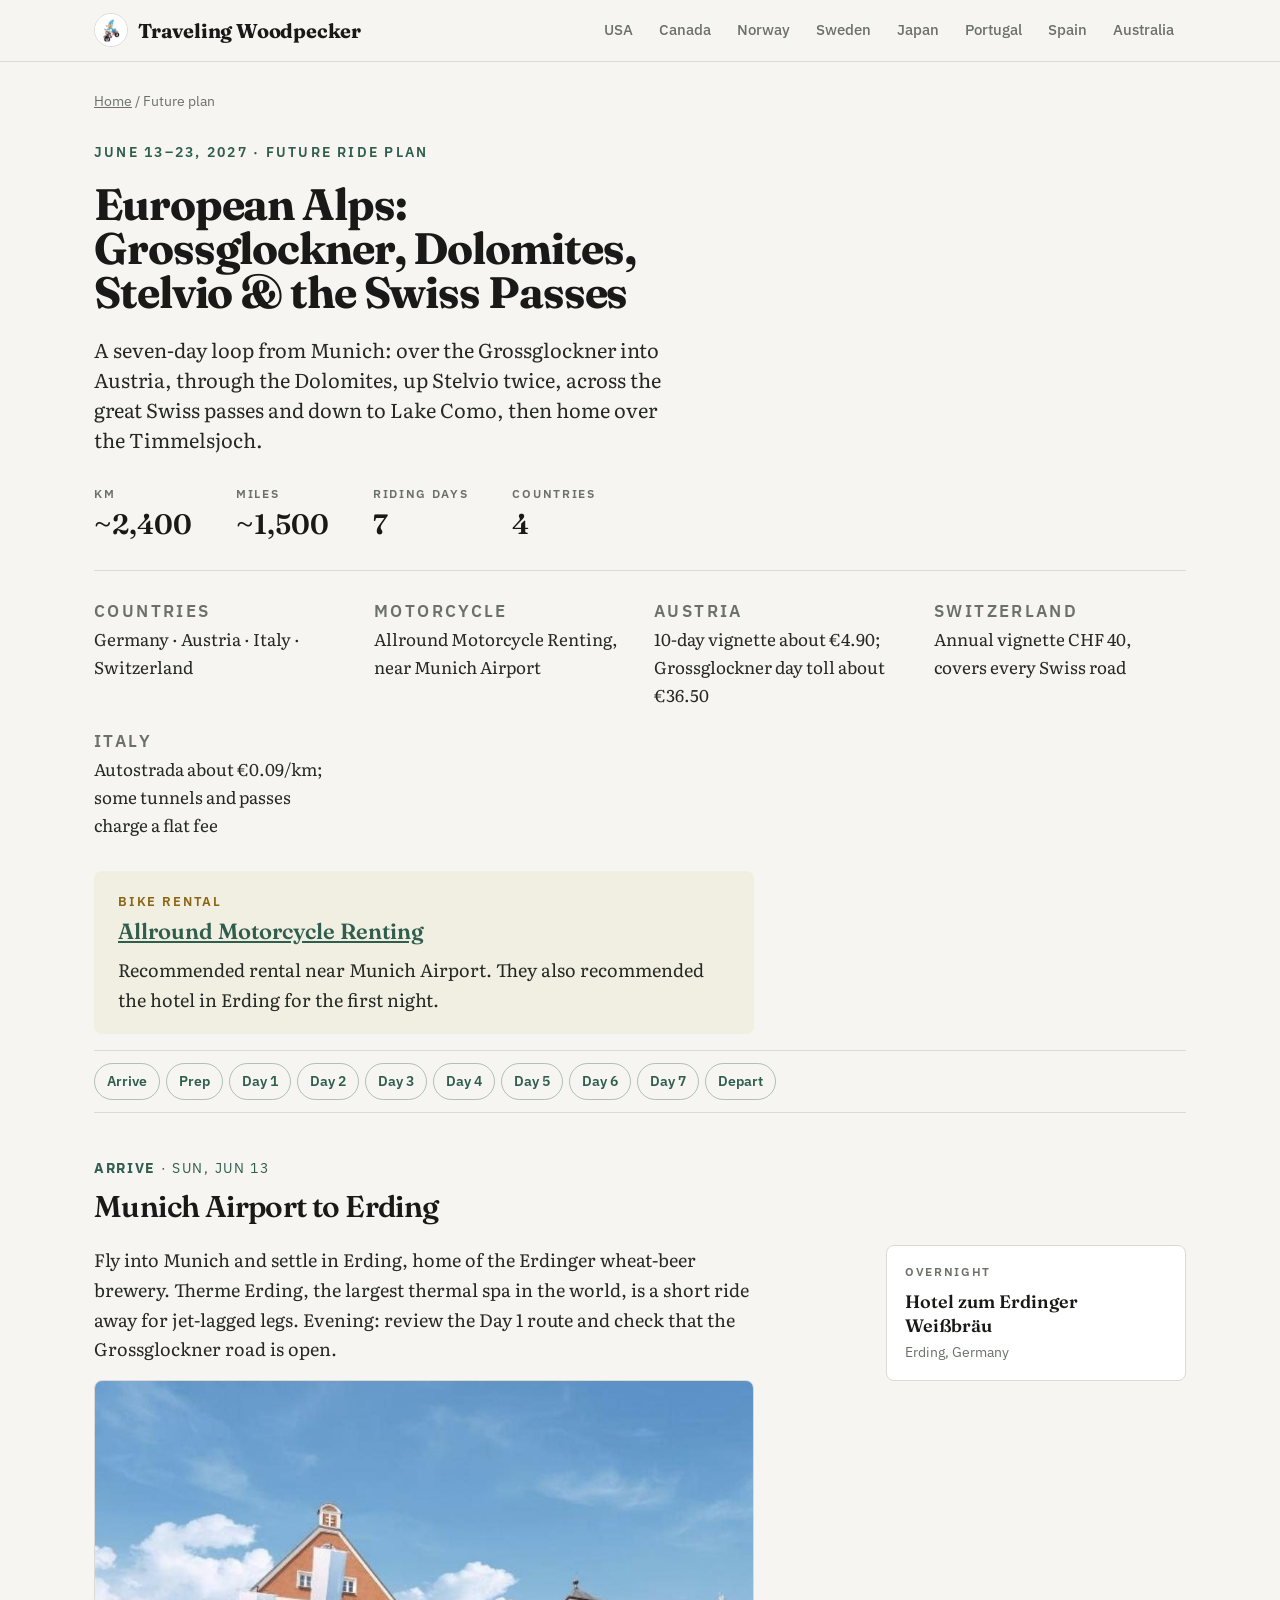
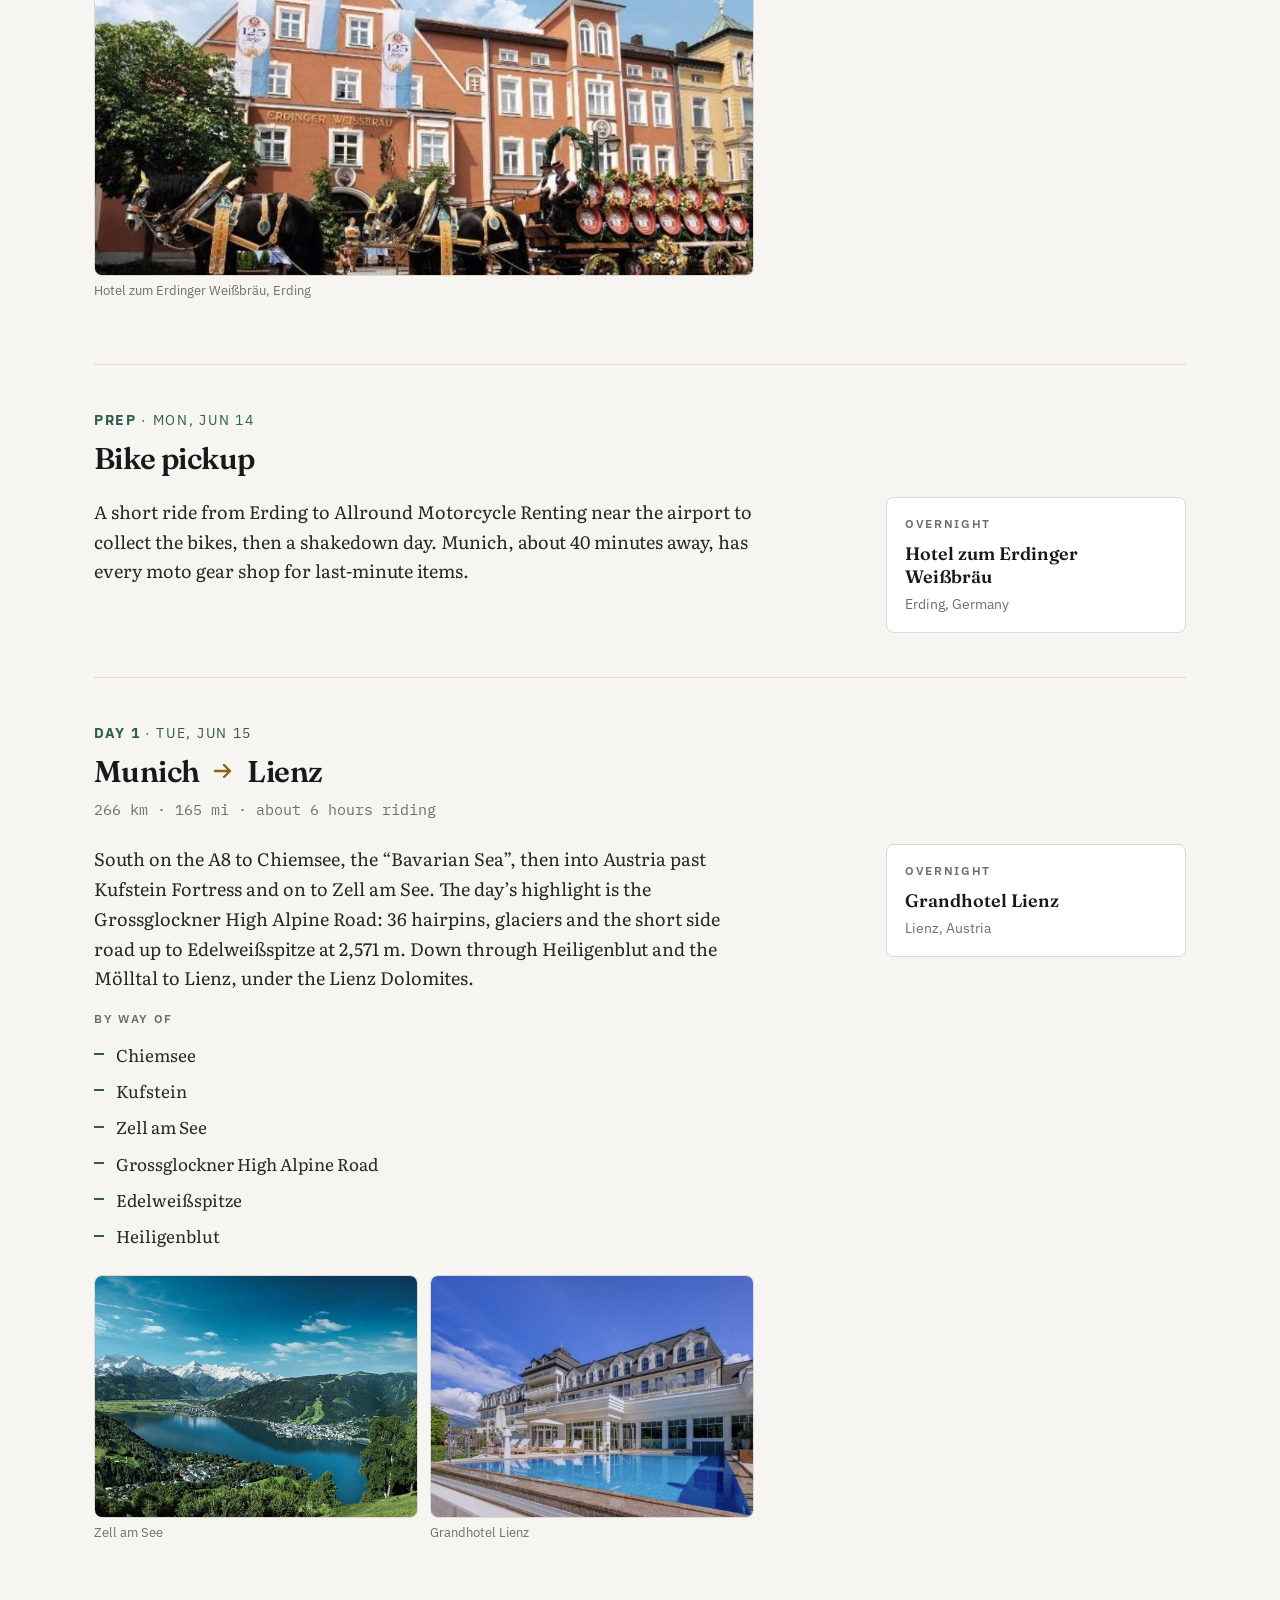
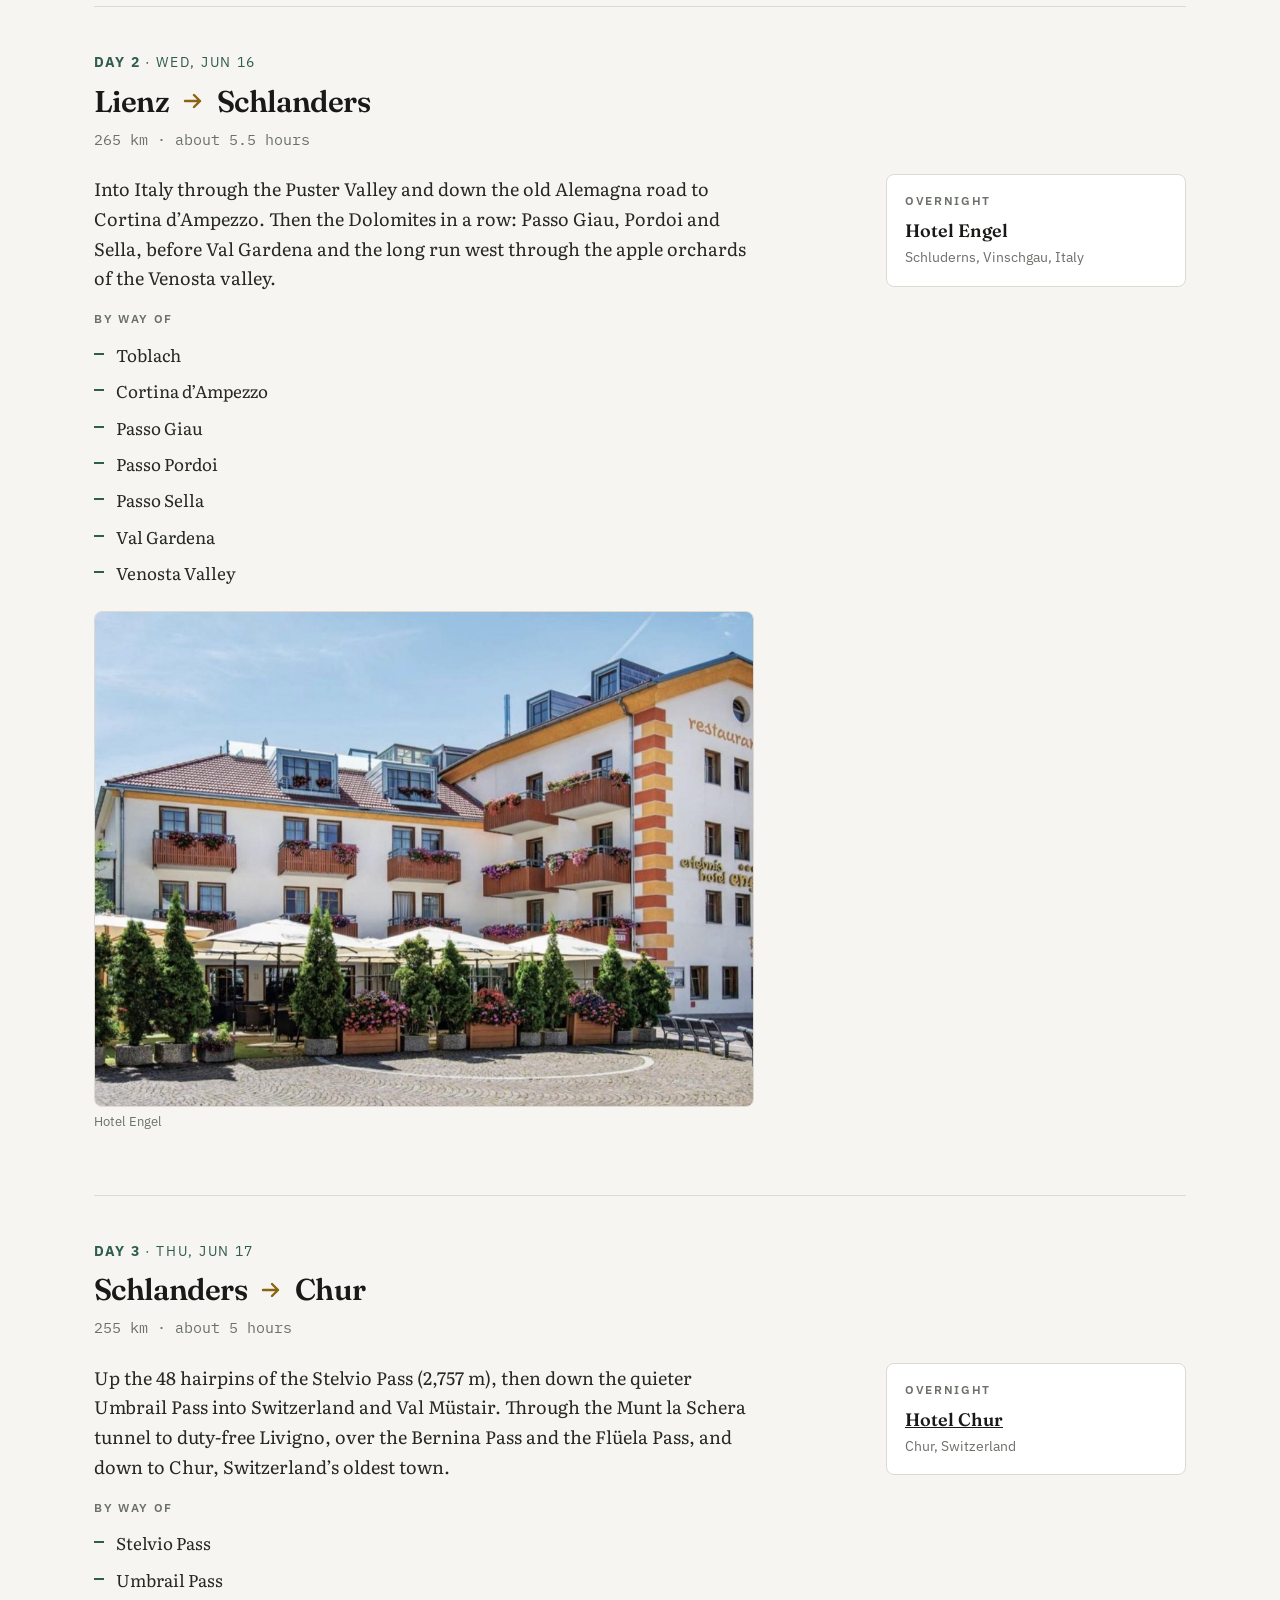
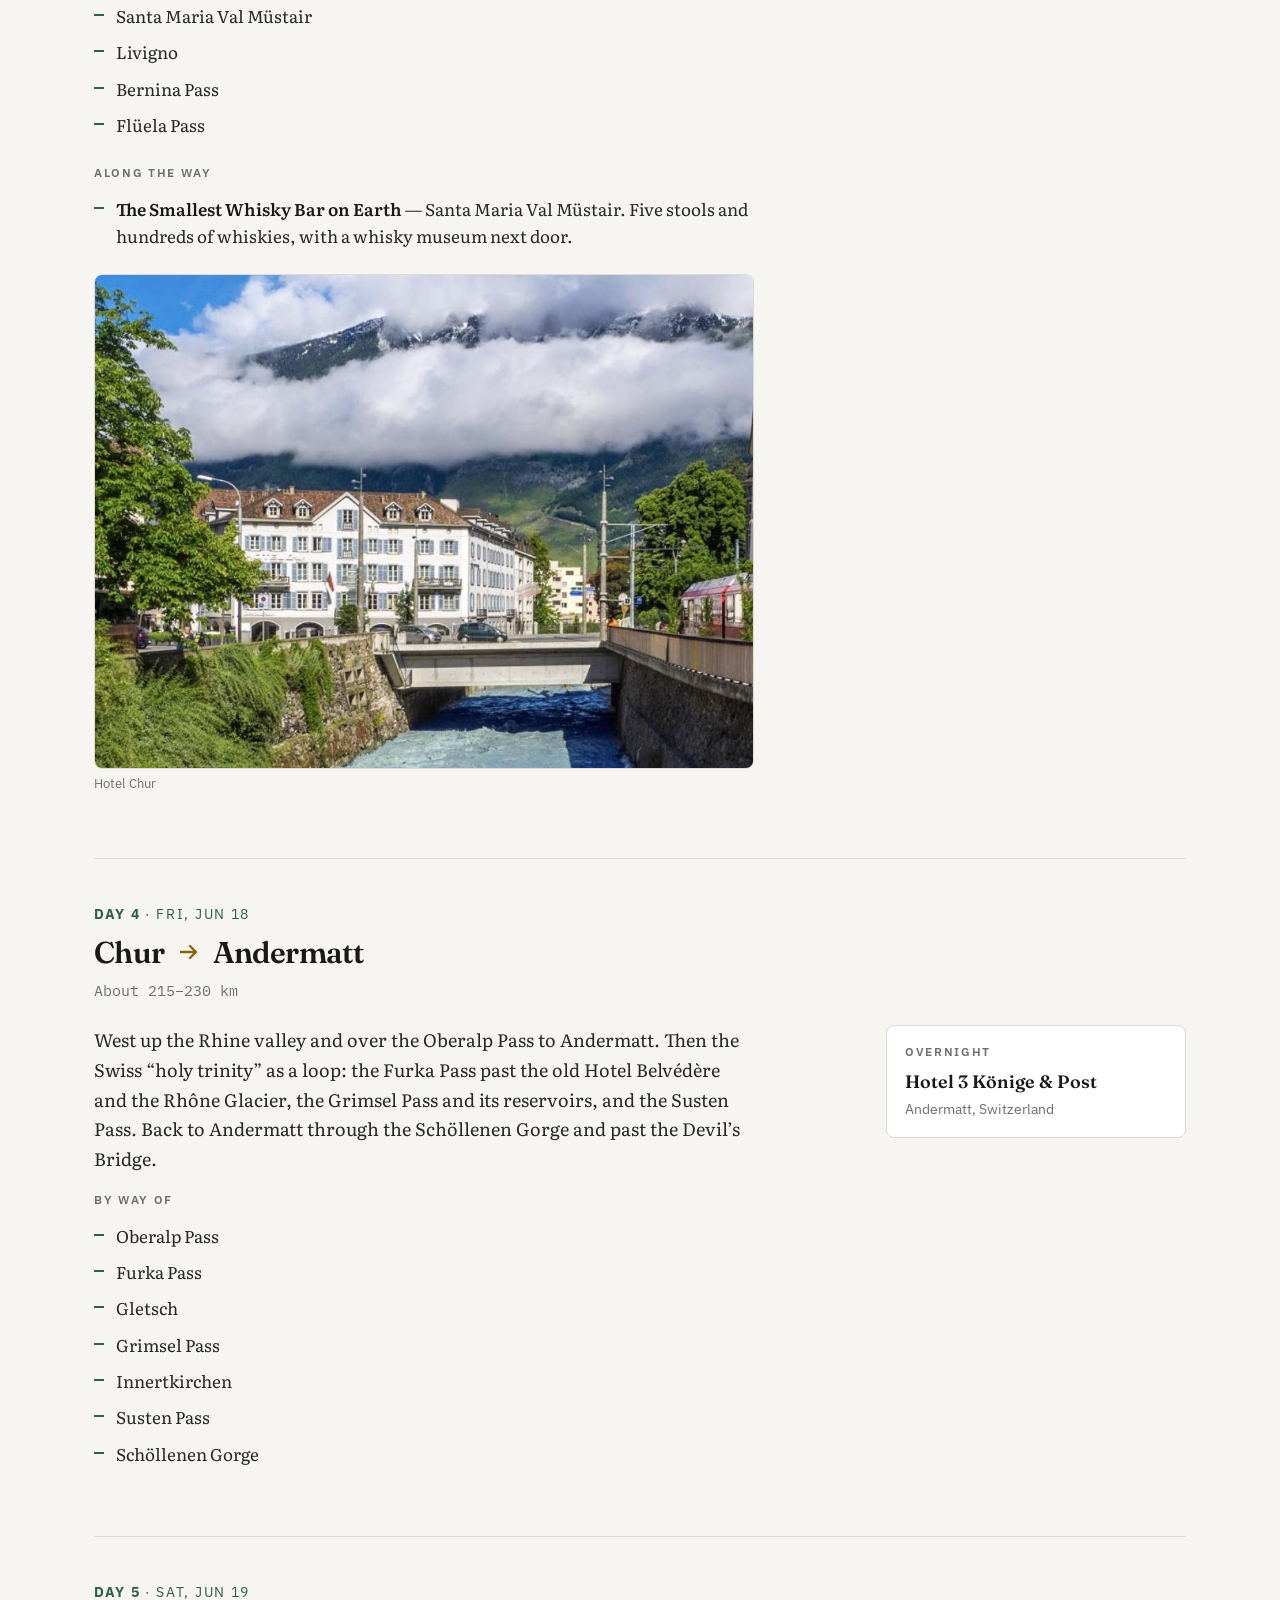
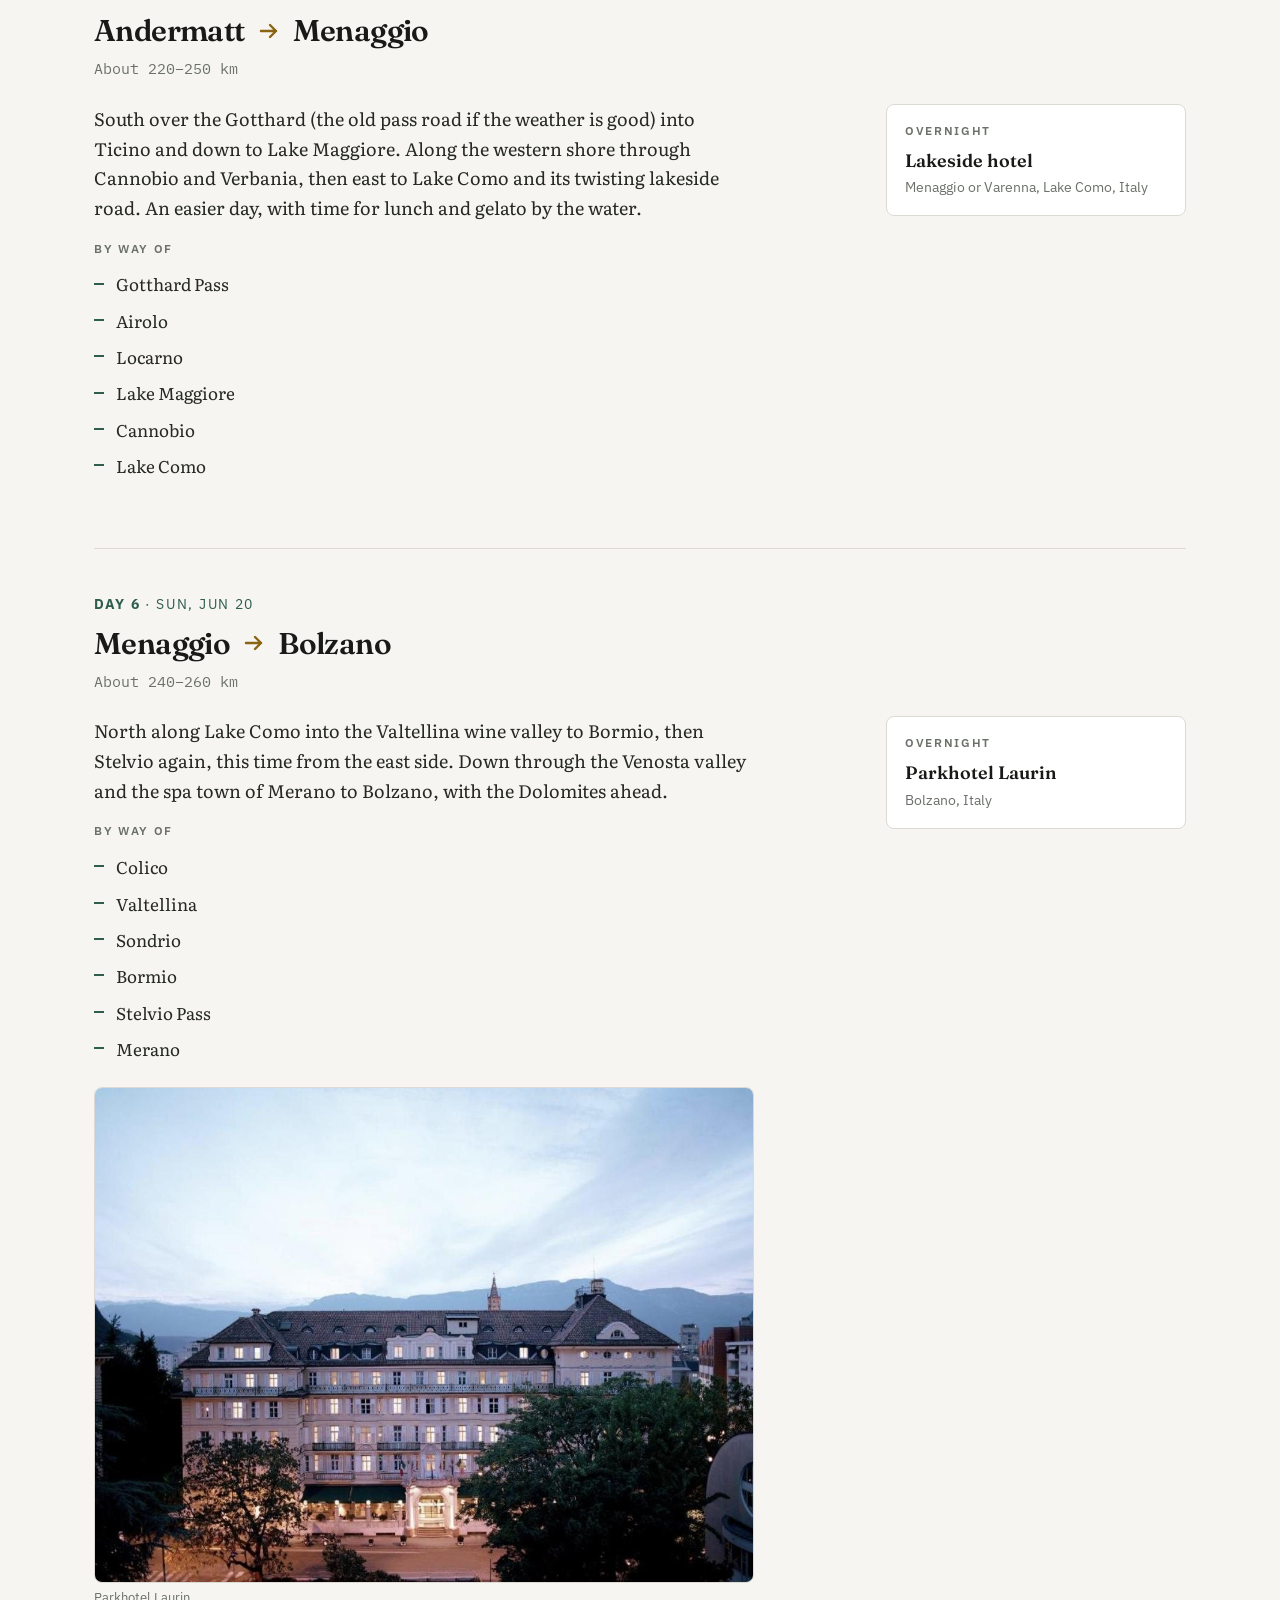
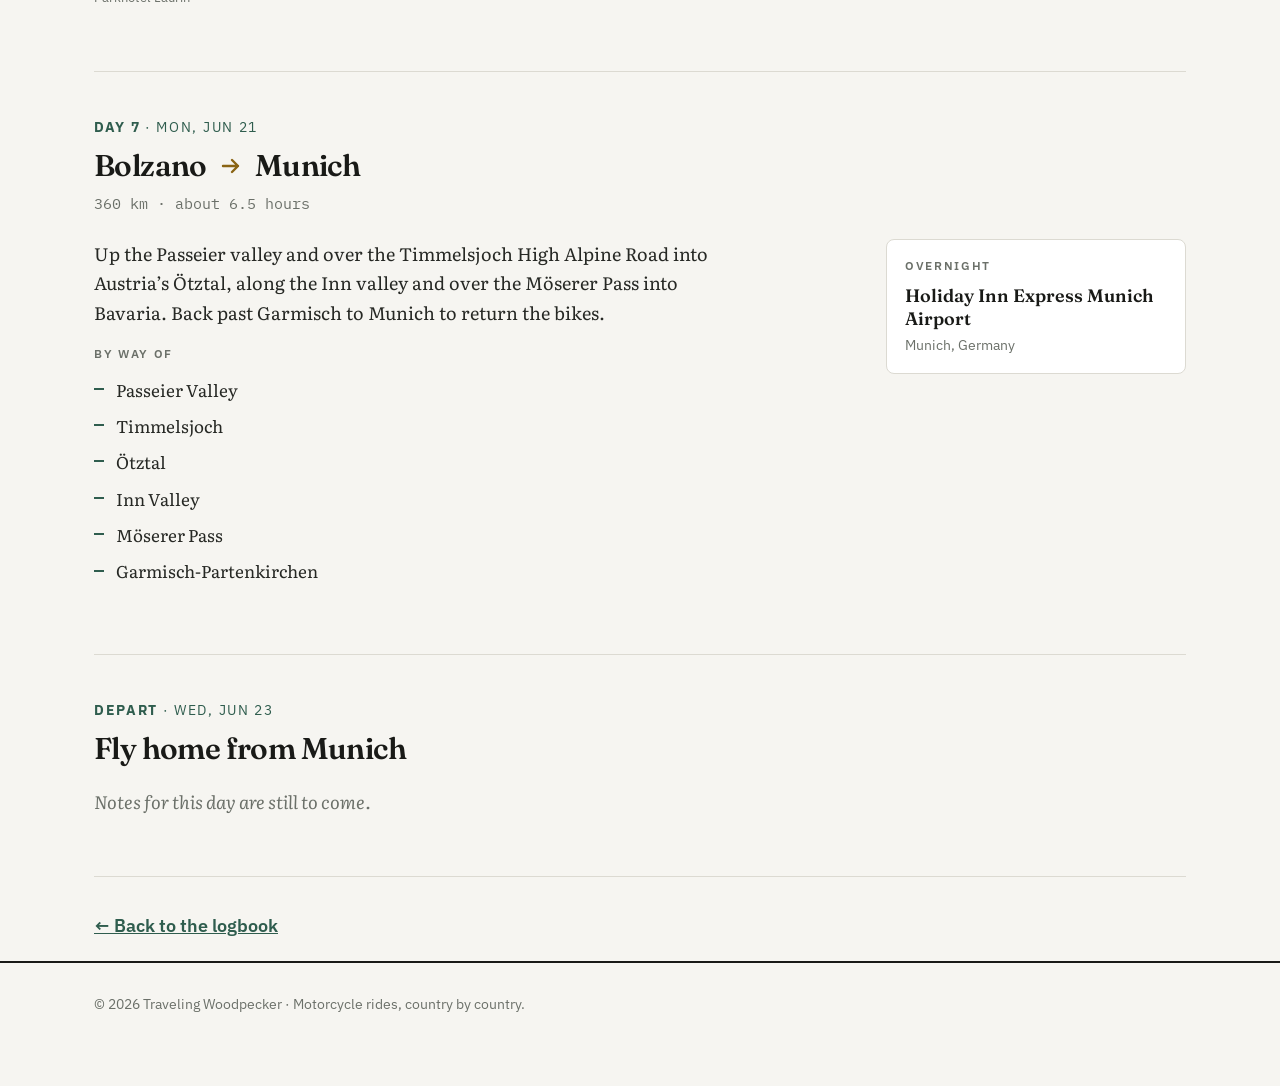
==== commit 38326bc8: "d" ====
--- a/plans/2027-european-alps/index.html
+++ b/plans/2027-european-alps/index.html
@@ -17,11 +17,11 @@
 <section class="hero hero-split trip-hero">
 <div><p class="kicker">June 13–23, 2027 · Future ride plan</p><h1>European Alps: Grossglockner, Dolomites, Stelvio &amp; the Swiss Passes</h1><p class="dek">A seven-day loop from Munich: over the Grossglockner into Austria, through the Dolomites, up Stelvio twice, across the great Swiss passes and down to Lake Como, then home over the Timmelsjoch.</p>
 <dl class="stats"><div class="stat"><dt>km</dt><dd>~2,400</dd></div><div class="stat"><dt>miles</dt><dd>~1,500</dd></div><div class="stat"><dt>riding days</dt><dd>7</dd></div><div class="stat"><dt>countries</dt><dd>4</dd></div></dl></div>
-<figure class="rm-fig"><a href="photos/map-day3.jpg" target="_blank" rel="noopener"><img class="routemap" src="photos/map-day3.jpg" alt="Route map of the ride"></a><figcaption>Day 3: Schlanders over Stelvio, Bernina and Flüela to Chur.</figcaption></figure>
+
 </section>
 <section class="facts"><div><p class="side-k">Countries</p><p>Germany · Austria · Italy · Switzerland</p></div><div><p class="side-k">Motorcycle</p><p>Allround Motorcycle Renting, near Munich Airport</p></div><div><p class="side-k">Austria</p><p>10-day vignette about €4.90; Grossglockner day toll about €36.50</p></div><div><p class="side-k">Switzerland</p><p>Annual vignette CHF 40, covers every Swiss road</p></div><div><p class="side-k">Italy</p><p>Autostrada about €0.09/km; some tunnels and passes charge a flat fee</p></div></section><aside class="road callout"><p class="road-tag">Bike rental</p><h3><a href="https://www.motorradvermietung.de/muenchen/en/" target="_blank" rel="noopener">Allround Motorcycle Renting</a></h3><p>Recommended rental near Munich Airport. They also recommended the hotel in Erding for the first night.</p></aside>
 <nav class="daychips" aria-label="Days"><a href="#day0">Arrive</a><a href="#day1">Prep</a><a href="#day2">Day 1</a><a href="#day3">Day 2</a><a href="#day4">Day 3</a><a href="#day5">Day 4</a><a href="#day6">Day 5</a><a href="#day7">Day 6</a><a href="#day8">Day 7</a><a href="#day9">Depart</a></nav>
-<article class="tday" id="day0"><header class="tday-head"><p class="tday-date"><b>Arrive</b> · Sun, Jun 13</p><h2>Munich Airport to Erding</h2></header><div class="tday-body"><div class="tday-main"><p class="prose">Fly into Munich and settle in Erding, home of the Erdinger wheat-beer brewery. Therme Erding, the largest thermal spa in the world, is a short ride away for jet-lagged legs. Evening: review the Day 1 route and check that the Grossglockner road is open.</p><div class="photos" style="--n:1"><figure><a href="photos/erding-hotel.jpg" target="_blank" rel="noopener"><img src="photos/erding-hotel.jpg" alt="Hotel zum Erdinger Weißbräu, Erding" loading="lazy"></a><figcaption>Hotel zum Erdinger Weißbräu, Erding</figcaption></figure></div></div><div class="tday-side"><div class="lodge"><p class="side-k">Overnight</p><p class="lodge-n">Hotel zum Erdinger Weißbräu</p><p class="lodge-a">Erding, Germany</p></div></div></div></article><article class="tday" id="day1"><header class="tday-head"><p class="tday-date"><b>Prep</b> · Mon, Jun 14</p><h2>Bike pickup</h2></header><div class="tday-body"><div class="tday-main"><p class="prose">A short ride from Erding to Allround Motorcycle Renting near the airport to collect the bikes, then a shakedown day. Munich, about 40 minutes away, has every moto gear shop for last-minute items.</p><div class="photos" style="--n:1"><figure><a href="photos/map-prep.jpg" target="_blank" rel="noopener"><img src="photos/map-prep.jpg" alt="Erding to the rental shop, about 15 minutes" loading="lazy"></a><figcaption>Erding to the rental shop, about 15 minutes</figcaption></figure></div></div><div class="tday-side"><div class="lodge"><p class="side-k">Overnight</p><p class="lodge-n">Hotel zum Erdinger Weißbräu</p><p class="lodge-a">Erding, Germany</p></div></div></div></article><article class="tday" id="day2"><header class="tday-head"><p class="tday-date"><b>Day 1</b> · Tue, Jun 15</p><h2>Munich <svg class="leg-arrow" viewBox="0 0 24 24" aria-hidden="true"><path d="M4 12h15M13 6l6 6-6 6"/></svg> Lienz</h2><p class="tday-dist">266 km · 165 mi · about 6 hours riding</p></header><div class="tday-body"><div class="tday-main"><p class="prose">South on the A8 to Chiemsee, the “Bavarian Sea”, then into Austria past Kufstein Fortress and on to Zell am See. The day’s highlight is the Grossglockner High Alpine Road: 36 hairpins, glaciers and the short side road up to Edelweißspitze at 2,571 m. Down through Heiligenblut and the Mölltal to Lienz, under the Lienz Dolomites.</p><p class="side-k">By way of</p><ul class="sights"><li>Chiemsee</li><li>Kufstein</li><li>Zell am See</li><li>Grossglockner High Alpine Road</li><li>Edelweißspitze</li><li>Heiligenblut</li></ul><div class="photos" style="--n:3"><figure><a href="photos/map-day1.jpg" target="_blank" rel="noopener"><img src="photos/map-day1.jpg" alt="Munich to Lienz over the Grossglockner" loading="lazy"></a><figcaption>Munich to Lienz over the Grossglockner</figcaption></figure><figure><a href="photos/zell-am-see.jpg" target="_blank" rel="noopener"><img src="photos/zell-am-see.jpg" alt="Zell am See" loading="lazy"></a><figcaption>Zell am See</figcaption></figure><figure><a href="photos/grandhotel-lienz.jpg" target="_blank" rel="noopener"><img src="photos/grandhotel-lienz.jpg" alt="Grandhotel Lienz" loading="lazy"></a><figcaption>Grandhotel Lienz</figcaption></figure></div></div><div class="tday-side"><div class="lodge"><p class="side-k">Overnight</p><p class="lodge-n">Grandhotel Lienz</p><p class="lodge-a">Lienz, Austria</p></div></div></div></article><article class="tday" id="day3"><header class="tday-head"><p class="tday-date"><b>Day 2</b> · Wed, Jun 16</p><h2>Lienz <svg class="leg-arrow" viewBox="0 0 24 24" aria-hidden="true"><path d="M4 12h15M13 6l6 6-6 6"/></svg> Schlanders</h2><p class="tday-dist">265 km · about 5.5 hours</p></header><div class="tday-body"><div class="tday-main"><p class="prose">Into Italy through the Puster Valley and down the old Alemagna road to Cortina d’Ampezzo. Then the Dolomites in a row: Passo Giau, Pordoi and Sella, before Val Gardena and the long run west through the apple orchards of the Venosta valley.</p><p class="side-k">By way of</p><ul class="sights"><li>Toblach</li><li>Cortina d’Ampezzo</li><li>Passo Giau</li><li>Passo Pordoi</li><li>Passo Sella</li><li>Val Gardena</li><li>Venosta Valley</li></ul><div class="photos" style="--n:2"><figure><a href="photos/map-day2.jpg" target="_blank" rel="noopener"><img src="photos/map-day2.jpg" alt="Lienz to Schlanders through the Dolomites" loading="lazy"></a><figcaption>Lienz to Schlanders through the Dolomites</figcaption></figure><figure><a href="photos/hotel-engel.jpg" target="_blank" rel="noopener"><img src="photos/hotel-engel.jpg" alt="Hotel Engel" loading="lazy"></a><figcaption>Hotel Engel</figcaption></figure></div></div><div class="tday-side"><div class="lodge"><p class="side-k">Overnight</p><p class="lodge-n">Hotel Engel</p><p class="lodge-a">Schluderns, Vinschgau, Italy</p></div></div></div></article><article class="tday" id="day4"><header class="tday-head"><p class="tday-date"><b>Day 3</b> · Thu, Jun 17</p><h2>Schlanders <svg class="leg-arrow" viewBox="0 0 24 24" aria-hidden="true"><path d="M4 12h15M13 6l6 6-6 6"/></svg> Chur</h2><p class="tday-dist">255 km · about 5 hours</p></header><div class="tday-body"><div class="tday-main"><p class="prose">Up the 48 hairpins of the Stelvio Pass (2,757 m), then down the quieter Umbrail Pass into Switzerland and Val Müstair. Through the Munt la Schera tunnel to duty-free Livigno, over the Bernina Pass and the Flüela Pass, and down to Chur, Switzerland’s oldest town.</p><p class="side-k">By way of</p><ul class="sights"><li>Stelvio Pass</li><li>Umbrail Pass</li><li>Santa Maria Val Müstair</li><li>Livigno</li><li>Bernina Pass</li><li>Flüela Pass</li></ul><p class="side-k">Along the way</p><ul class="sights"><li><b>The Smallest Whisky Bar on Earth</b> — Santa Maria Val Müstair. Five stools and hundreds of whiskies, with a whisky museum next door.</li></ul><div class="photos" style="--n:2"><figure><a href="photos/map-day3.jpg" target="_blank" rel="noopener"><img src="photos/map-day3.jpg" alt="Schlanders to Chur over Stelvio, Bernina and Flüela" loading="lazy"></a><figcaption>Schlanders to Chur over Stelvio, Bernina and Flüela</figcaption></figure><figure><a href="photos/hotel-chur.jpg" target="_blank" rel="noopener"><img src="photos/hotel-chur.jpg" alt="Hotel Chur" loading="lazy"></a><figcaption>Hotel Chur</figcaption></figure></div></div><div class="tday-side"><div class="lodge"><p class="side-k">Overnight</p><p class="lodge-n"><a href="https://www.hotelchur.ch/" target="_blank" rel="noopener">Hotel Chur</a></p><p class="lodge-a">Chur, Switzerland</p></div></div></div></article><article class="tday" id="day5"><header class="tday-head"><p class="tday-date"><b>Day 4</b> · Fri, Jun 18</p><h2>Chur <svg class="leg-arrow" viewBox="0 0 24 24" aria-hidden="true"><path d="M4 12h15M13 6l6 6-6 6"/></svg> Andermatt</h2><p class="tday-dist">About 215–230 km</p></header><div class="tday-body"><div class="tday-main"><p class="prose">West up the Rhine valley and over the Oberalp Pass to Andermatt. Then the Swiss “holy trinity” as a loop: the Furka Pass past the old Hotel Belvédère and the Rhône Glacier, the Grimsel Pass and its reservoirs, and the Susten Pass. Back to Andermatt through the Schöllenen Gorge and past the Devil’s Bridge.</p><p class="side-k">By way of</p><ul class="sights"><li>Oberalp Pass</li><li>Furka Pass</li><li>Gletsch</li><li>Grimsel Pass</li><li>Innertkirchen</li><li>Susten Pass</li><li>Schöllenen Gorge</li></ul></div><div class="tday-side"><div class="lodge"><p class="side-k">Overnight</p><p class="lodge-n">Hotel 3 Könige &amp; Post</p><p class="lodge-a">Andermatt, Switzerland</p></div></div></div></article><article class="tday" id="day6"><header class="tday-head"><p class="tday-date"><b>Day 5</b> · Sat, Jun 19</p><h2>Andermatt <svg class="leg-arrow" viewBox="0 0 24 24" aria-hidden="true"><path d="M4 12h15M13 6l6 6-6 6"/></svg> Menaggio</h2><p class="tday-dist">About 220–250 km</p></header><div class="tday-body"><div class="tday-main"><p class="prose">South over the Gotthard (the old pass road if the weather is good) into Ticino and down to Lake Maggiore. Along the western shore through Cannobio and Verbania, then east to Lake Como and its twisting lakeside road. An easier day, with time for lunch and gelato by the water.</p><p class="side-k">By way of</p><ul class="sights"><li>Gotthard Pass</li><li>Airolo</li><li>Locarno</li><li>Lake Maggiore</li><li>Cannobio</li><li>Lake Como</li></ul></div><div class="tday-side"><div class="lodge"><p class="side-k">Overnight</p><p class="lodge-n">Lakeside hotel</p><p class="lodge-a">Menaggio or Varenna, Lake Como, Italy</p></div></div></div></article><article class="tday" id="day7"><header class="tday-head"><p class="tday-date"><b>Day 6</b> · Sun, Jun 20</p><h2>Menaggio <svg class="leg-arrow" viewBox="0 0 24 24" aria-hidden="true"><path d="M4 12h15M13 6l6 6-6 6"/></svg> Bolzano</h2><p class="tday-dist">About 240–260 km</p></header><div class="tday-body"><div class="tday-main"><p class="prose">North along Lake Como into the Valtellina wine valley to Bormio, then Stelvio again, this time from the east side. Down through the Venosta valley and the spa town of Merano to Bolzano, with the Dolomites ahead.</p><p class="side-k">By way of</p><ul class="sights"><li>Colico</li><li>Valtellina</li><li>Sondrio</li><li>Bormio</li><li>Stelvio Pass</li><li>Merano</li></ul><div class="photos" style="--n:1"><figure><a href="photos/parkhotel-laurin.jpg" target="_blank" rel="noopener"><img src="photos/parkhotel-laurin.jpg" alt="Parkhotel Laurin" loading="lazy"></a><figcaption>Parkhotel Laurin</figcaption></figure></div></div><div class="tday-side"><div class="lodge"><p class="side-k">Overnight</p><p class="lodge-n">Parkhotel Laurin</p><p class="lodge-a">Bolzano, Italy</p></div></div></div></article><article class="tday" id="day8"><header class="tday-head"><p class="tday-date"><b>Day 7</b> · Mon, Jun 21</p><h2>Bolzano <svg class="leg-arrow" viewBox="0 0 24 24" aria-hidden="true"><path d="M4 12h15M13 6l6 6-6 6"/></svg> Munich</h2><p class="tday-dist">360 km · about 6.5 hours</p></header><div class="tday-body"><div class="tday-main"><p class="prose">Up the Passeier valley and over the Timmelsjoch High Alpine Road into Austria’s Ötztal, along the Inn valley and over the Möserer Pass into Bavaria. Back past Garmisch to Munich to return the bikes.</p><p class="side-k">By way of</p><ul class="sights"><li>Passeier Valley</li><li>Timmelsjoch</li><li>Ötztal</li><li>Inn Valley</li><li>Möserer Pass</li><li>Garmisch-Partenkirchen</li></ul><div class="photos" style="--n:1"><figure><a href="photos/map-day7.jpg" target="_blank" rel="noopener"><img src="photos/map-day7.jpg" alt="Bolzano to Munich over the Timmelsjoch" loading="lazy"></a><figcaption>Bolzano to Munich over the Timmelsjoch</figcaption></figure></div></div><div class="tday-side"><div class="lodge"><p class="side-k">Overnight</p><p class="lodge-n">Holiday Inn Express Munich Airport</p><p class="lodge-a">Munich, Germany</p></div></div></div></article><article class="tday" id="day9"><header class="tday-head"><p class="tday-date"><b>Depart</b> · Wed, Jun 23</p><h2>Fly home from Munich</h2></header><div class="tday-body"><div class="tday-main"><p class="prose quiet">Notes for this day are still to come.</p></div><div class="tday-side"></div></div></article>
+<article class="tday" id="day0"><header class="tday-head"><p class="tday-date"><b>Arrive</b> · Sun, Jun 13</p><h2>Munich Airport to Erding</h2></header><div class="tday-body"><div class="tday-main"><p class="prose">Fly into Munich and settle in Erding, home of the Erdinger wheat-beer brewery. Therme Erding, the largest thermal spa in the world, is a short ride away for jet-lagged legs. Evening: review the Day 1 route and check that the Grossglockner road is open.</p><div class="photos" style="--n:1"><figure><a href="photos/erding-hotel.jpg" target="_blank" rel="noopener"><img src="photos/erding-hotel.jpg" alt="Hotel zum Erdinger Weißbräu, Erding" loading="lazy"></a><figcaption>Hotel zum Erdinger Weißbräu, Erding</figcaption></figure></div></div><div class="tday-side"><div class="lodge"><p class="side-k">Overnight</p><p class="lodge-n">Hotel zum Erdinger Weißbräu</p><p class="lodge-a">Erding, Germany</p></div></div></div></article><article class="tday" id="day1"><header class="tday-head"><p class="tday-date"><b>Prep</b> · Mon, Jun 14</p><h2>Bike pickup</h2></header><div class="tday-body"><div class="tday-main"><p class="prose">A short ride from Erding to Allround Motorcycle Renting near the airport to collect the bikes, then a shakedown day. Munich, about 40 minutes away, has every moto gear shop for last-minute items.</p></div><div class="tday-side"><div class="lodge"><p class="side-k">Overnight</p><p class="lodge-n">Hotel zum Erdinger Weißbräu</p><p class="lodge-a">Erding, Germany</p></div></div></div></article><article class="tday" id="day2"><header class="tday-head"><p class="tday-date"><b>Day 1</b> · Tue, Jun 15</p><h2>Munich <svg class="leg-arrow" viewBox="0 0 24 24" aria-hidden="true"><path d="M4 12h15M13 6l6 6-6 6"/></svg> Lienz</h2><p class="tday-dist">266 km · 165 mi · about 6 hours riding</p></header><div class="tday-body"><div class="tday-main"><p class="prose">South on the A8 to Chiemsee, the “Bavarian Sea”, then into Austria past Kufstein Fortress and on to Zell am See. The day’s highlight is the Grossglockner High Alpine Road: 36 hairpins, glaciers and the short side road up to Edelweißspitze at 2,571 m. Down through Heiligenblut and the Mölltal to Lienz, under the Lienz Dolomites.</p><p class="side-k">By way of</p><ul class="sights"><li>Chiemsee</li><li>Kufstein</li><li>Zell am See</li><li>Grossglockner High Alpine Road</li><li>Edelweißspitze</li><li>Heiligenblut</li></ul><div class="photos" style="--n:2"><figure><a href="photos/zell-am-see.jpg" target="_blank" rel="noopener"><img src="photos/zell-am-see.jpg" alt="Zell am See" loading="lazy"></a><figcaption>Zell am See</figcaption></figure><figure><a href="photos/grandhotel-lienz.jpg" target="_blank" rel="noopener"><img src="photos/grandhotel-lienz.jpg" alt="Grandhotel Lienz" loading="lazy"></a><figcaption>Grandhotel Lienz</figcaption></figure></div></div><div class="tday-side"><div class="lodge"><p class="side-k">Overnight</p><p class="lodge-n">Grandhotel Lienz</p><p class="lodge-a">Lienz, Austria</p></div></div></div></article><article class="tday" id="day3"><header class="tday-head"><p class="tday-date"><b>Day 2</b> · Wed, Jun 16</p><h2>Lienz <svg class="leg-arrow" viewBox="0 0 24 24" aria-hidden="true"><path d="M4 12h15M13 6l6 6-6 6"/></svg> Schlanders</h2><p class="tday-dist">265 km · about 5.5 hours</p></header><div class="tday-body"><div class="tday-main"><p class="prose">Into Italy through the Puster Valley and down the old Alemagna road to Cortina d’Ampezzo. Then the Dolomites in a row: Passo Giau, Pordoi and Sella, before Val Gardena and the long run west through the apple orchards of the Venosta valley.</p><p class="side-k">By way of</p><ul class="sights"><li>Toblach</li><li>Cortina d’Ampezzo</li><li>Passo Giau</li><li>Passo Pordoi</li><li>Passo Sella</li><li>Val Gardena</li><li>Venosta Valley</li></ul><div class="photos" style="--n:1"><figure><a href="photos/hotel-engel.jpg" target="_blank" rel="noopener"><img src="photos/hotel-engel.jpg" alt="Hotel Engel" loading="lazy"></a><figcaption>Hotel Engel</figcaption></figure></div></div><div class="tday-side"><div class="lodge"><p class="side-k">Overnight</p><p class="lodge-n">Hotel Engel</p><p class="lodge-a">Schluderns, Vinschgau, Italy</p></div></div></div></article><article class="tday" id="day4"><header class="tday-head"><p class="tday-date"><b>Day 3</b> · Thu, Jun 17</p><h2>Schlanders <svg class="leg-arrow" viewBox="0 0 24 24" aria-hidden="true"><path d="M4 12h15M13 6l6 6-6 6"/></svg> Chur</h2><p class="tday-dist">255 km · about 5 hours</p></header><div class="tday-body"><div class="tday-main"><p class="prose">Up the 48 hairpins of the Stelvio Pass (2,757 m), then down the quieter Umbrail Pass into Switzerland and Val Müstair. Through the Munt la Schera tunnel to duty-free Livigno, over the Bernina Pass and the Flüela Pass, and down to Chur, Switzerland’s oldest town.</p><p class="side-k">By way of</p><ul class="sights"><li>Stelvio Pass</li><li>Umbrail Pass</li><li>Santa Maria Val Müstair</li><li>Livigno</li><li>Bernina Pass</li><li>Flüela Pass</li></ul><p class="side-k">Along the way</p><ul class="sights"><li><b>The Smallest Whisky Bar on Earth</b> — Santa Maria Val Müstair. Five stools and hundreds of whiskies, with a whisky museum next door.</li></ul><div class="photos" style="--n:1"><figure><a href="photos/hotel-chur.jpg" target="_blank" rel="noopener"><img src="photos/hotel-chur.jpg" alt="Hotel Chur" loading="lazy"></a><figcaption>Hotel Chur</figcaption></figure></div></div><div class="tday-side"><div class="lodge"><p class="side-k">Overnight</p><p class="lodge-n"><a href="https://www.hotelchur.ch/" target="_blank" rel="noopener">Hotel Chur</a></p><p class="lodge-a">Chur, Switzerland</p></div></div></div></article><article class="tday" id="day5"><header class="tday-head"><p class="tday-date"><b>Day 4</b> · Fri, Jun 18</p><h2>Chur <svg class="leg-arrow" viewBox="0 0 24 24" aria-hidden="true"><path d="M4 12h15M13 6l6 6-6 6"/></svg> Andermatt</h2><p class="tday-dist">About 215–230 km</p></header><div class="tday-body"><div class="tday-main"><p class="prose">West up the Rhine valley and over the Oberalp Pass to Andermatt. Then the Swiss “holy trinity” as a loop: the Furka Pass past the old Hotel Belvédère and the Rhône Glacier, the Grimsel Pass and its reservoirs, and the Susten Pass. Back to Andermatt through the Schöllenen Gorge and past the Devil’s Bridge.</p><p class="side-k">By way of</p><ul class="sights"><li>Oberalp Pass</li><li>Furka Pass</li><li>Gletsch</li><li>Grimsel Pass</li><li>Innertkirchen</li><li>Susten Pass</li><li>Schöllenen Gorge</li></ul></div><div class="tday-side"><div class="lodge"><p class="side-k">Overnight</p><p class="lodge-n">Hotel 3 Könige &amp; Post</p><p class="lodge-a">Andermatt, Switzerland</p></div></div></div></article><article class="tday" id="day6"><header class="tday-head"><p class="tday-date"><b>Day 5</b> · Sat, Jun 19</p><h2>Andermatt <svg class="leg-arrow" viewBox="0 0 24 24" aria-hidden="true"><path d="M4 12h15M13 6l6 6-6 6"/></svg> Menaggio</h2><p class="tday-dist">About 220–250 km</p></header><div class="tday-body"><div class="tday-main"><p class="prose">South over the Gotthard (the old pass road if the weather is good) into Ticino and down to Lake Maggiore. Along the western shore through Cannobio and Verbania, then east to Lake Como and its twisting lakeside road. An easier day, with time for lunch and gelato by the water.</p><p class="side-k">By way of</p><ul class="sights"><li>Gotthard Pass</li><li>Airolo</li><li>Locarno</li><li>Lake Maggiore</li><li>Cannobio</li><li>Lake Como</li></ul></div><div class="tday-side"><div class="lodge"><p class="side-k">Overnight</p><p class="lodge-n">Lakeside hotel</p><p class="lodge-a">Menaggio or Varenna, Lake Como, Italy</p></div></div></div></article><article class="tday" id="day7"><header class="tday-head"><p class="tday-date"><b>Day 6</b> · Sun, Jun 20</p><h2>Menaggio <svg class="leg-arrow" viewBox="0 0 24 24" aria-hidden="true"><path d="M4 12h15M13 6l6 6-6 6"/></svg> Bolzano</h2><p class="tday-dist">About 240–260 km</p></header><div class="tday-body"><div class="tday-main"><p class="prose">North along Lake Como into the Valtellina wine valley to Bormio, then Stelvio again, this time from the east side. Down through the Venosta valley and the spa town of Merano to Bolzano, with the Dolomites ahead.</p><p class="side-k">By way of</p><ul class="sights"><li>Colico</li><li>Valtellina</li><li>Sondrio</li><li>Bormio</li><li>Stelvio Pass</li><li>Merano</li></ul><div class="photos" style="--n:1"><figure><a href="photos/parkhotel-laurin.jpg" target="_blank" rel="noopener"><img src="photos/parkhotel-laurin.jpg" alt="Parkhotel Laurin" loading="lazy"></a><figcaption>Parkhotel Laurin</figcaption></figure></div></div><div class="tday-side"><div class="lodge"><p class="side-k">Overnight</p><p class="lodge-n">Parkhotel Laurin</p><p class="lodge-a">Bolzano, Italy</p></div></div></div></article><article class="tday" id="day8"><header class="tday-head"><p class="tday-date"><b>Day 7</b> · Mon, Jun 21</p><h2>Bolzano <svg class="leg-arrow" viewBox="0 0 24 24" aria-hidden="true"><path d="M4 12h15M13 6l6 6-6 6"/></svg> Munich</h2><p class="tday-dist">360 km · about 6.5 hours</p></header><div class="tday-body"><div class="tday-main"><p class="prose">Up the Passeier valley and over the Timmelsjoch High Alpine Road into Austria’s Ötztal, along the Inn valley and over the Möserer Pass into Bavaria. Back past Garmisch to Munich to return the bikes.</p><p class="side-k">By way of</p><ul class="sights"><li>Passeier Valley</li><li>Timmelsjoch</li><li>Ötztal</li><li>Inn Valley</li><li>Möserer Pass</li><li>Garmisch-Partenkirchen</li></ul></div><div class="tday-side"><div class="lodge"><p class="side-k">Overnight</p><p class="lodge-n">Holiday Inn Express Munich Airport</p><p class="lodge-a">Munich, Germany</p></div></div></div></article><article class="tday" id="day9"><header class="tday-head"><p class="tday-date"><b>Depart</b> · Wed, Jun 23</p><h2>Fly home from Munich</h2></header><div class="tday-body"><div class="tday-main"><p class="prose quiet">Notes for this day are still to come.</p></div><div class="tday-side"></div></div></article>
 <p class="backlink"><a href="/">← Back to the logbook</a></p>
 </main>
 <script src="/assets/lightbox.js" defer></script>
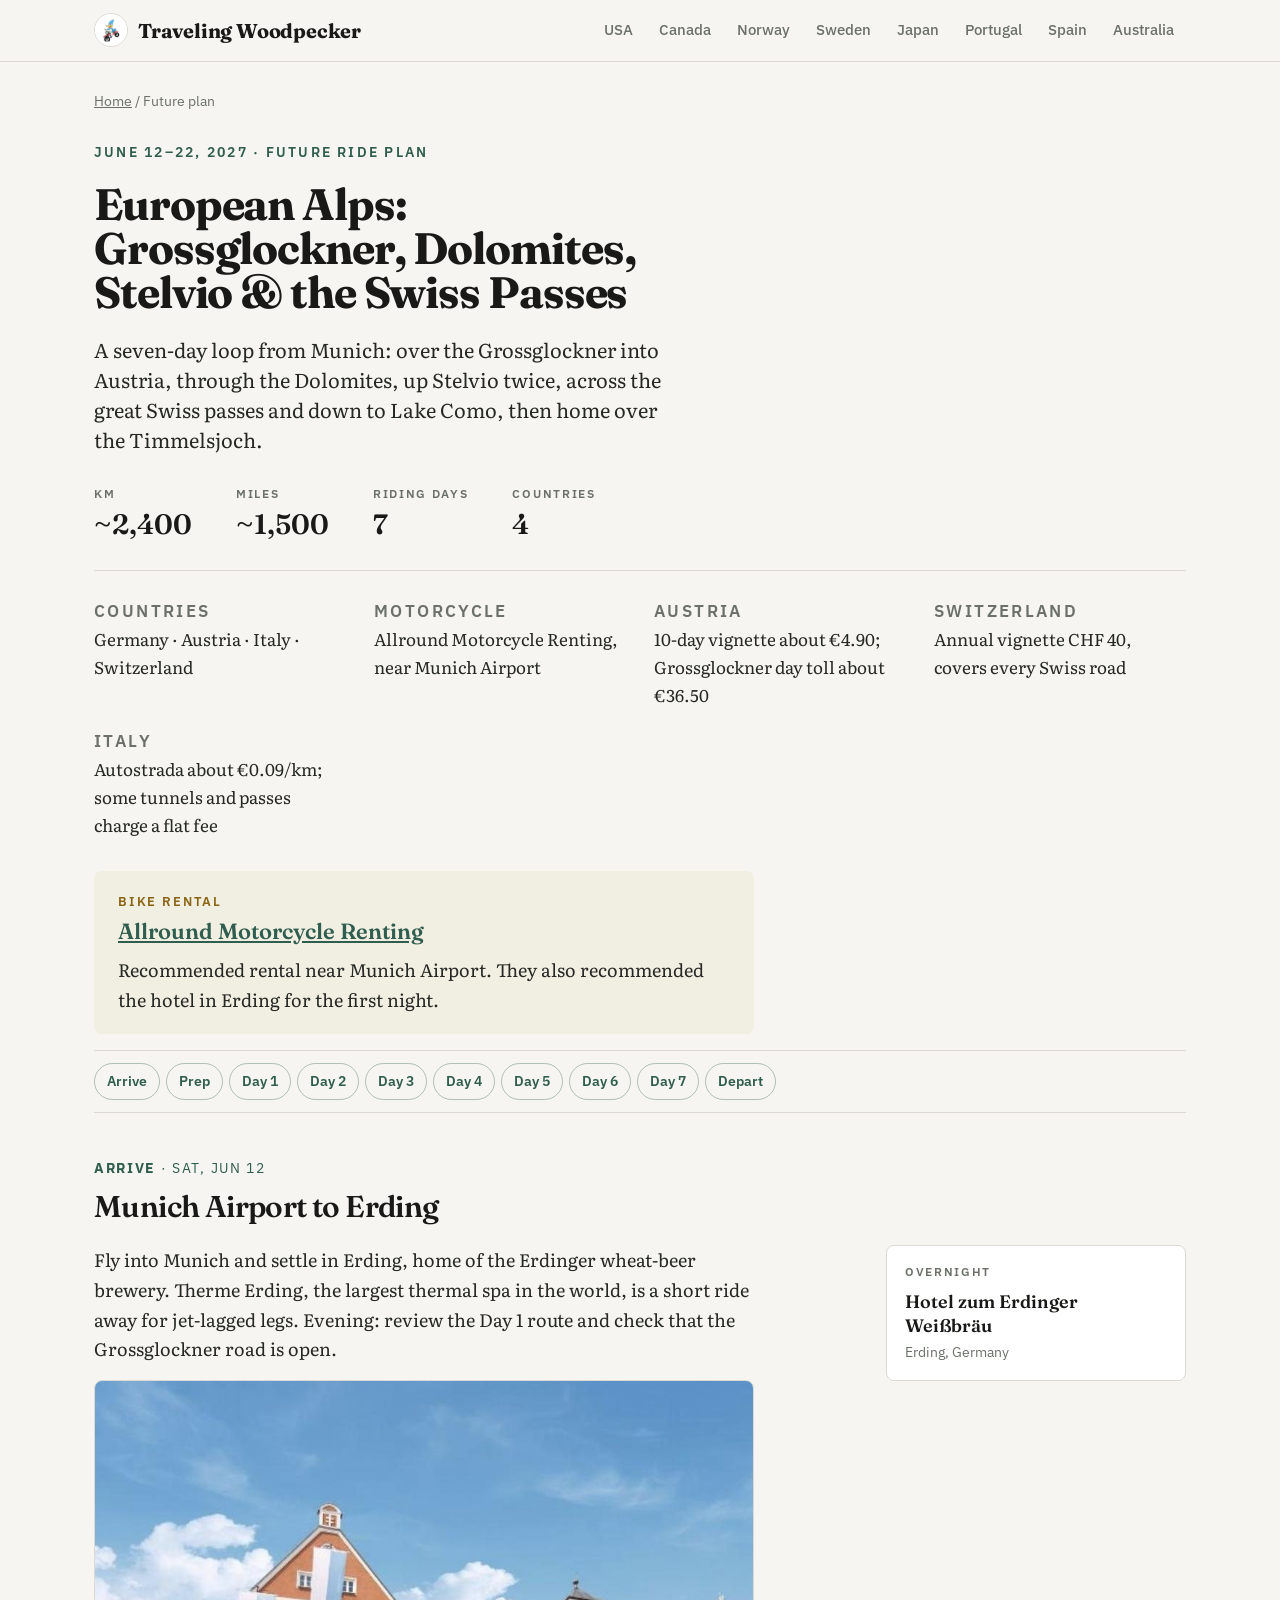
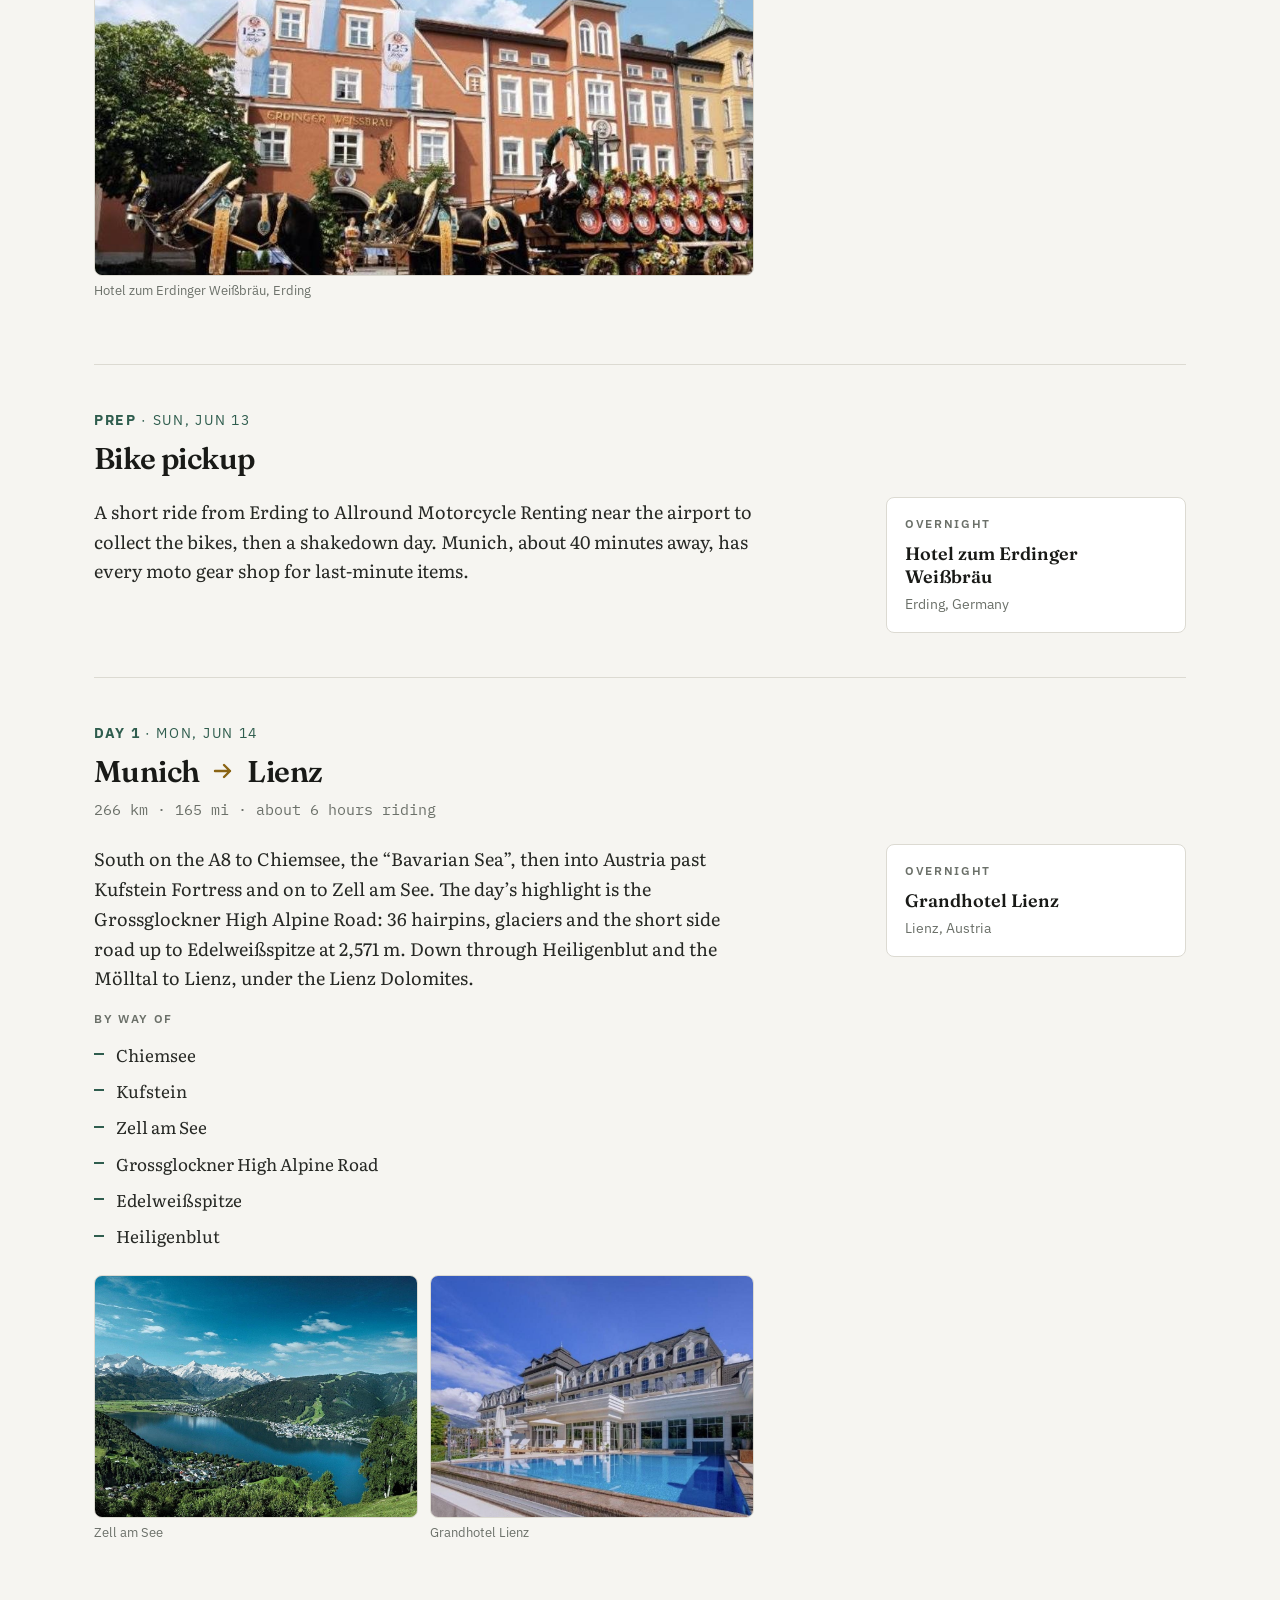
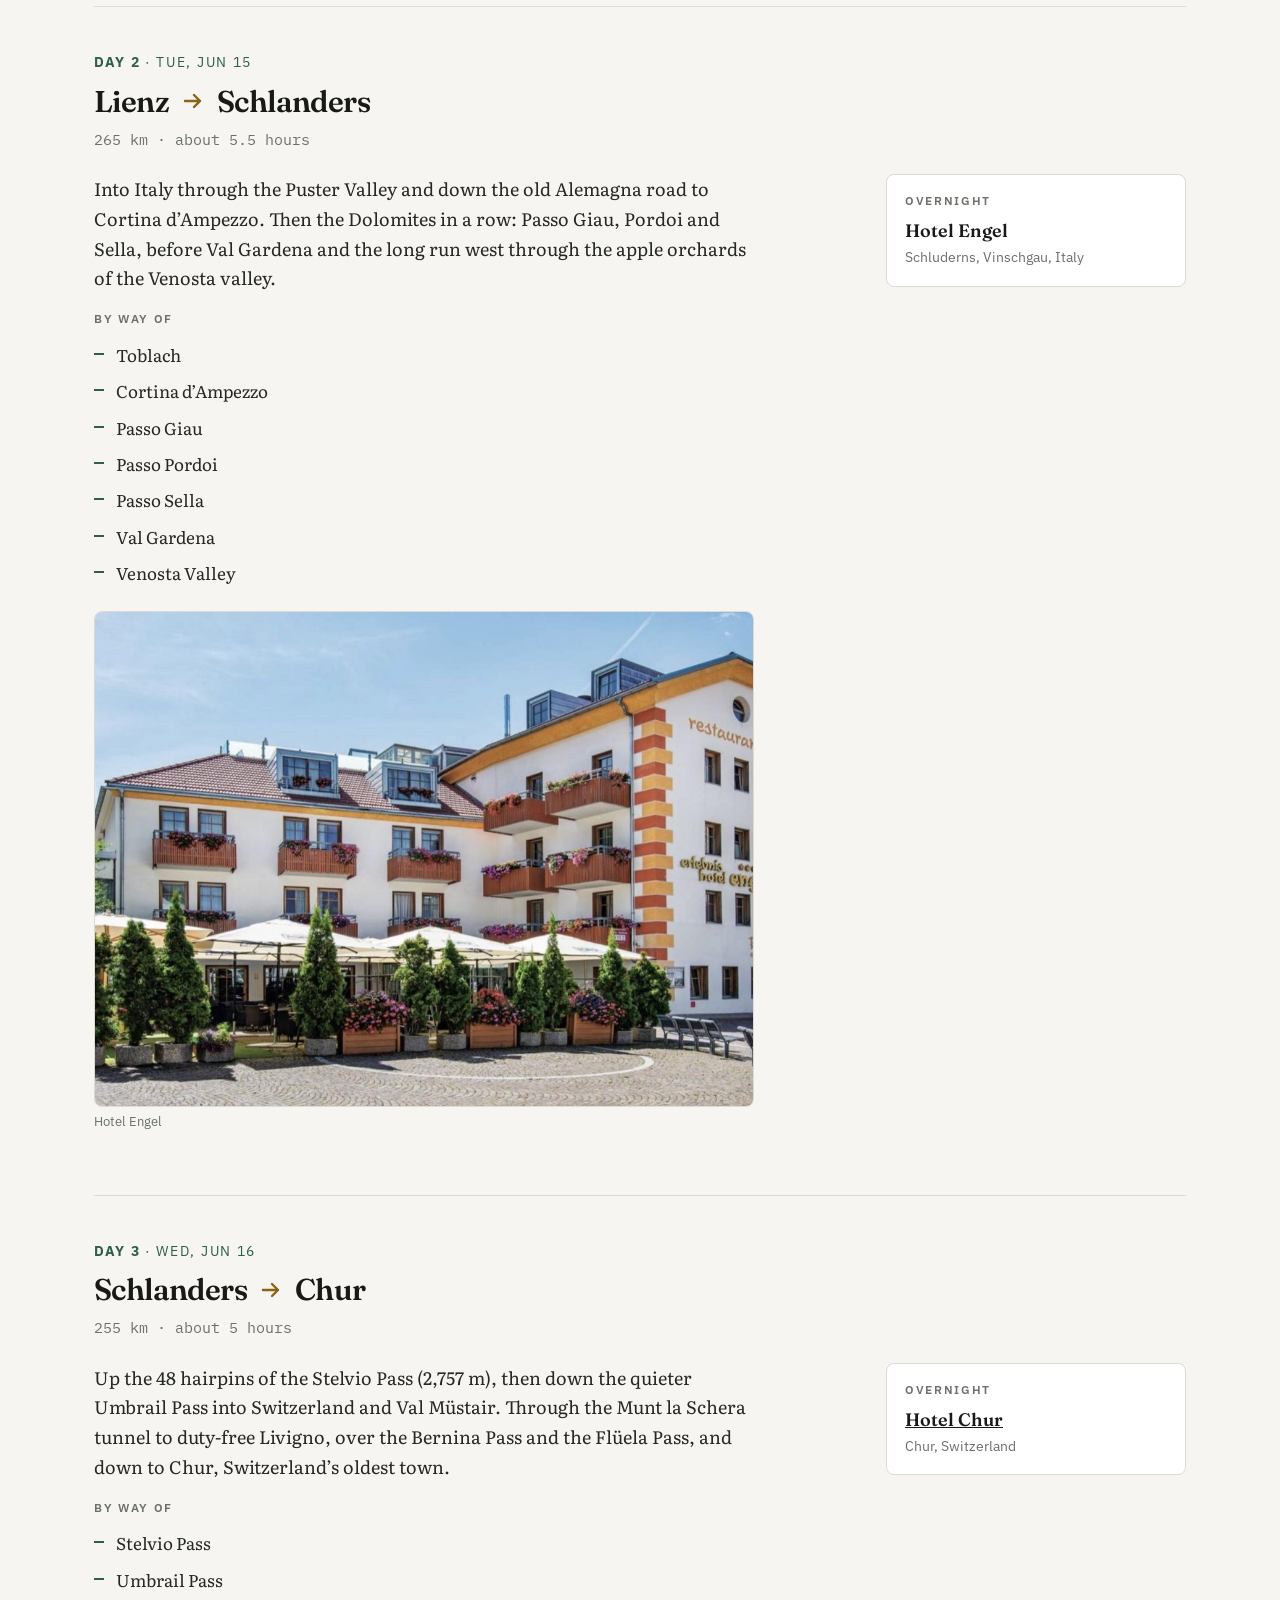
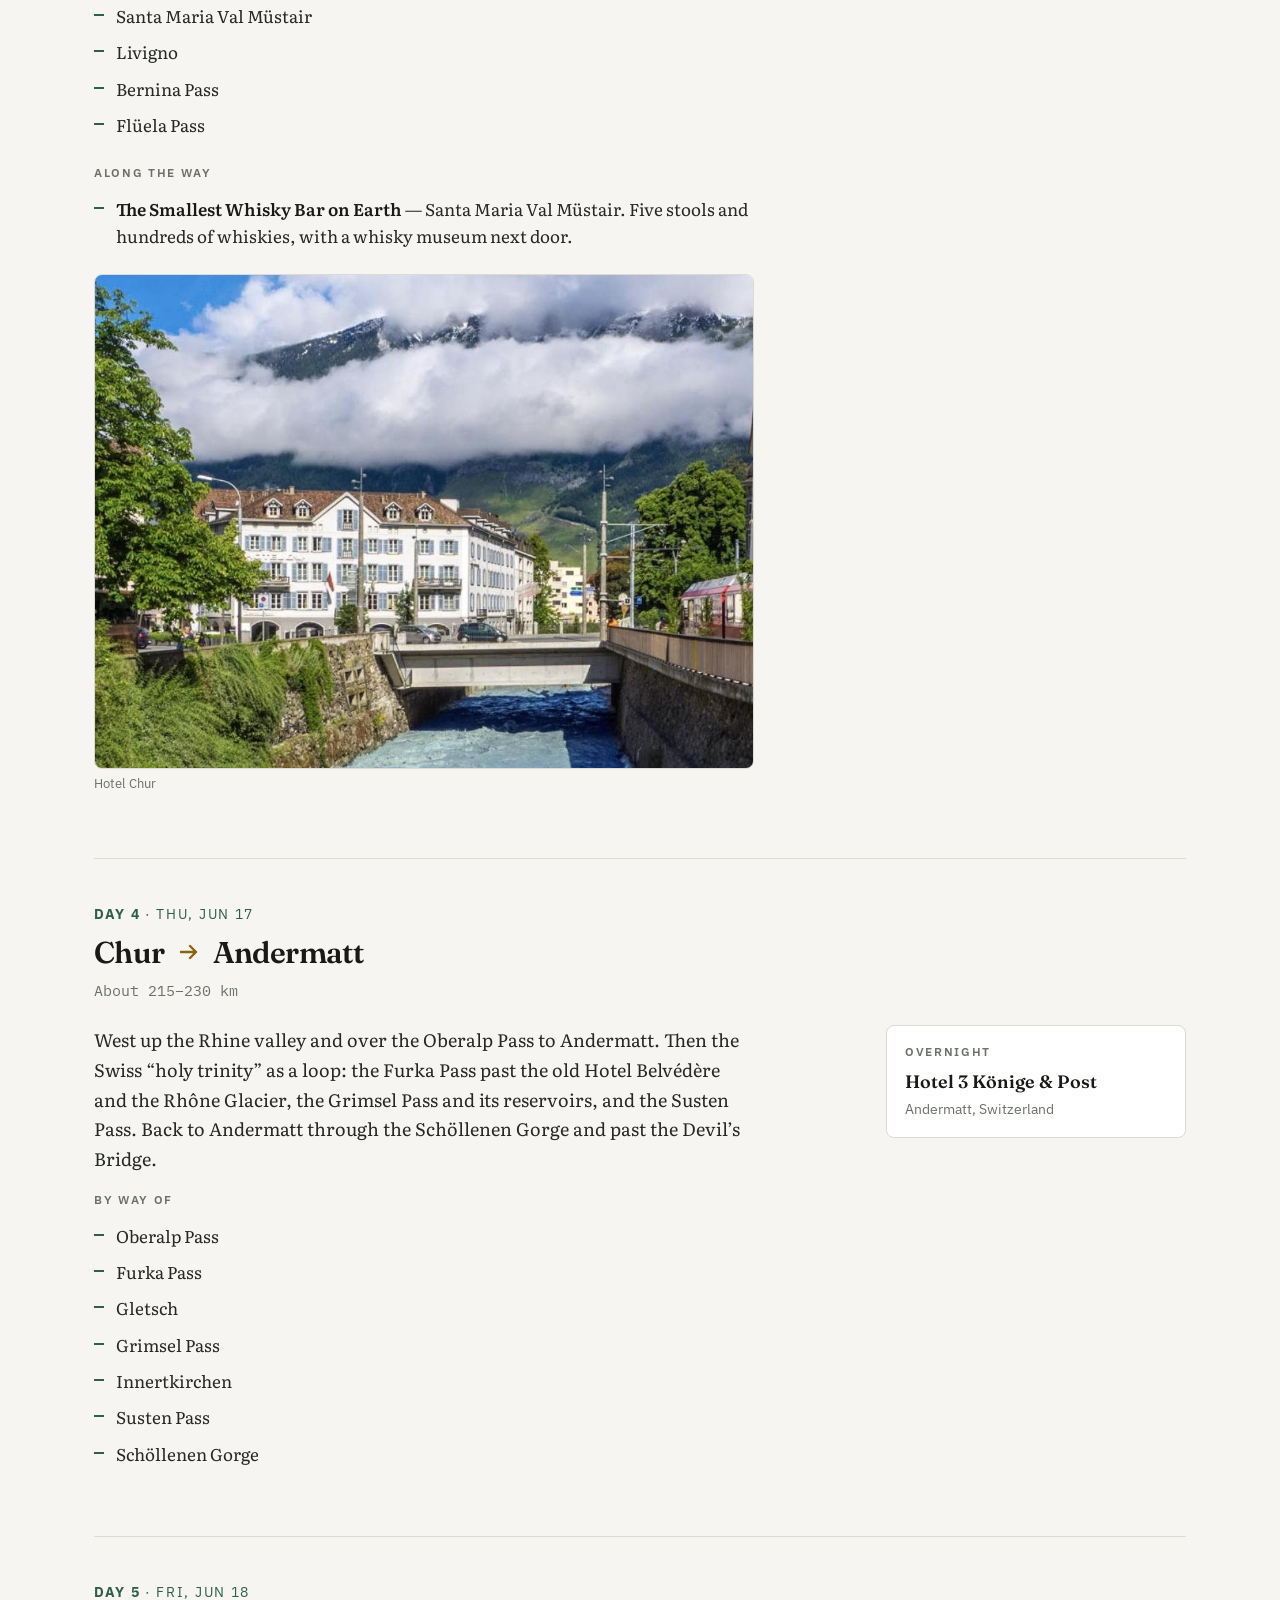
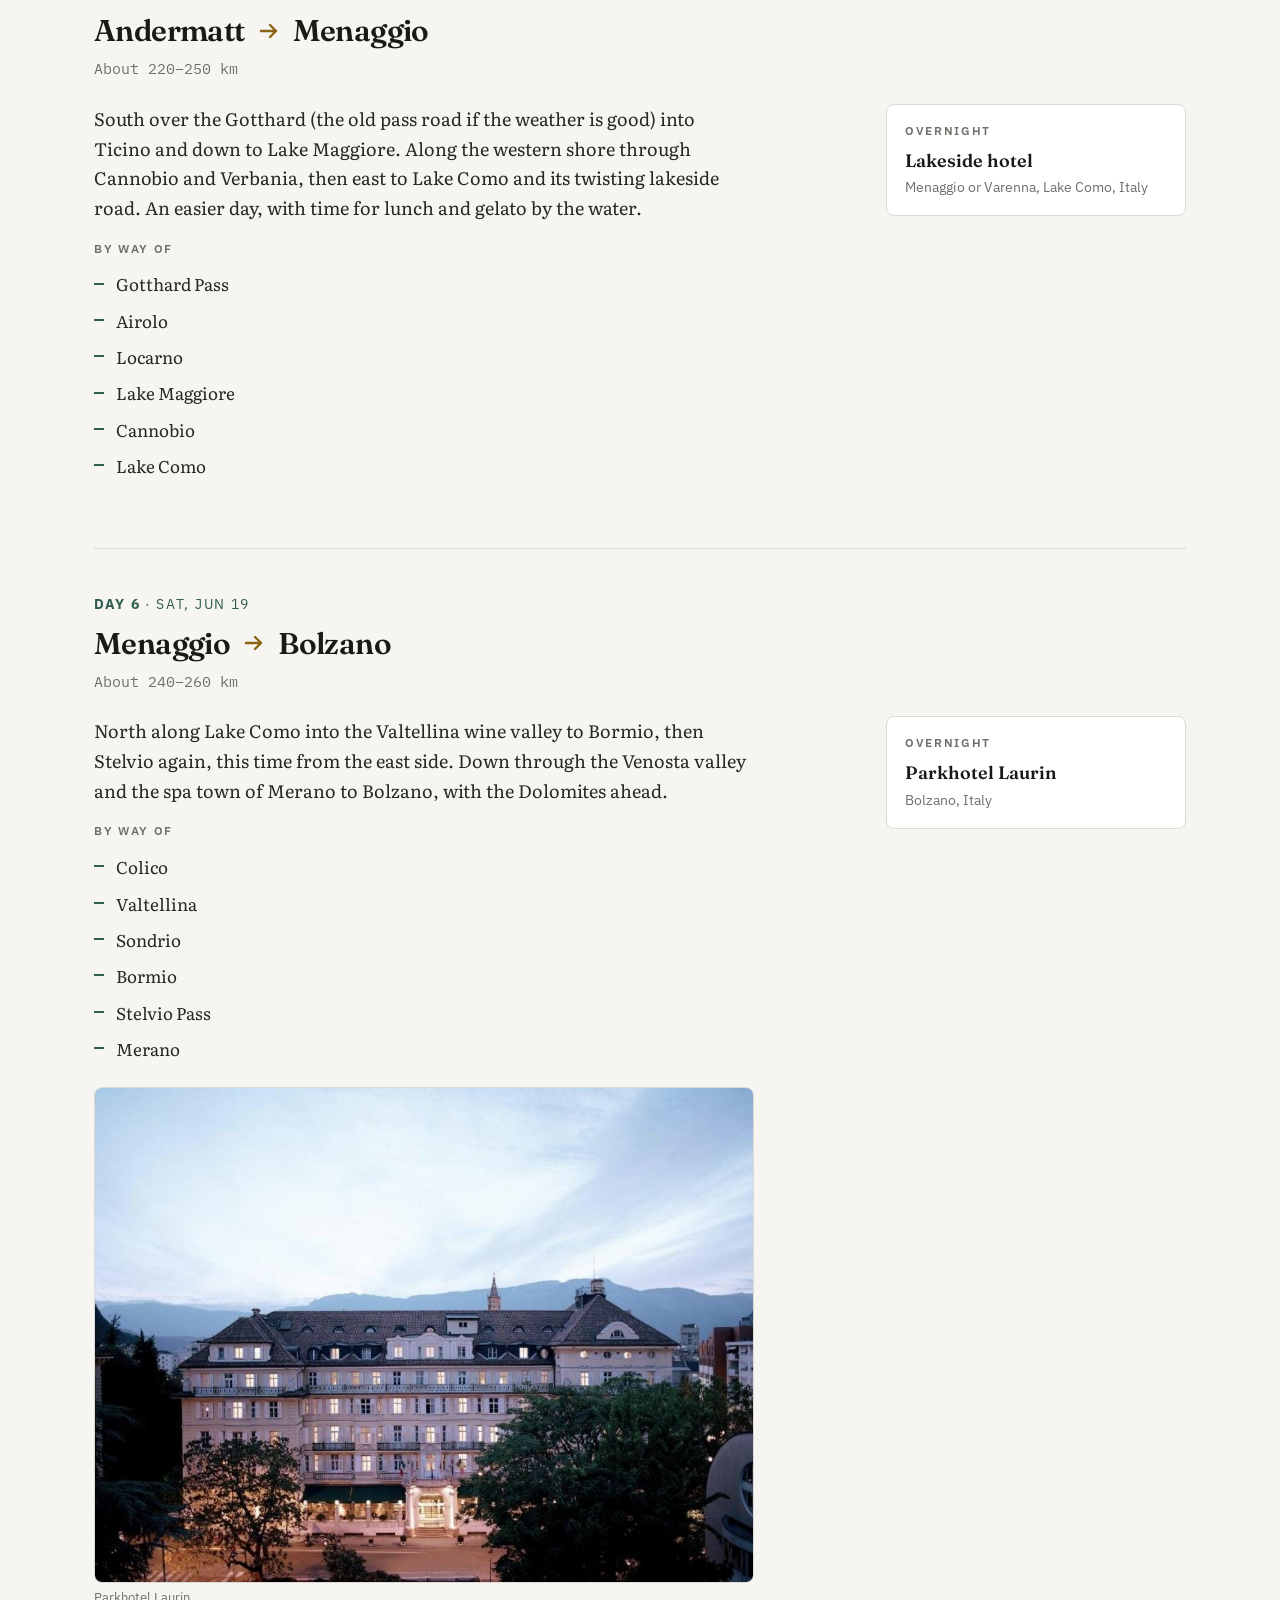
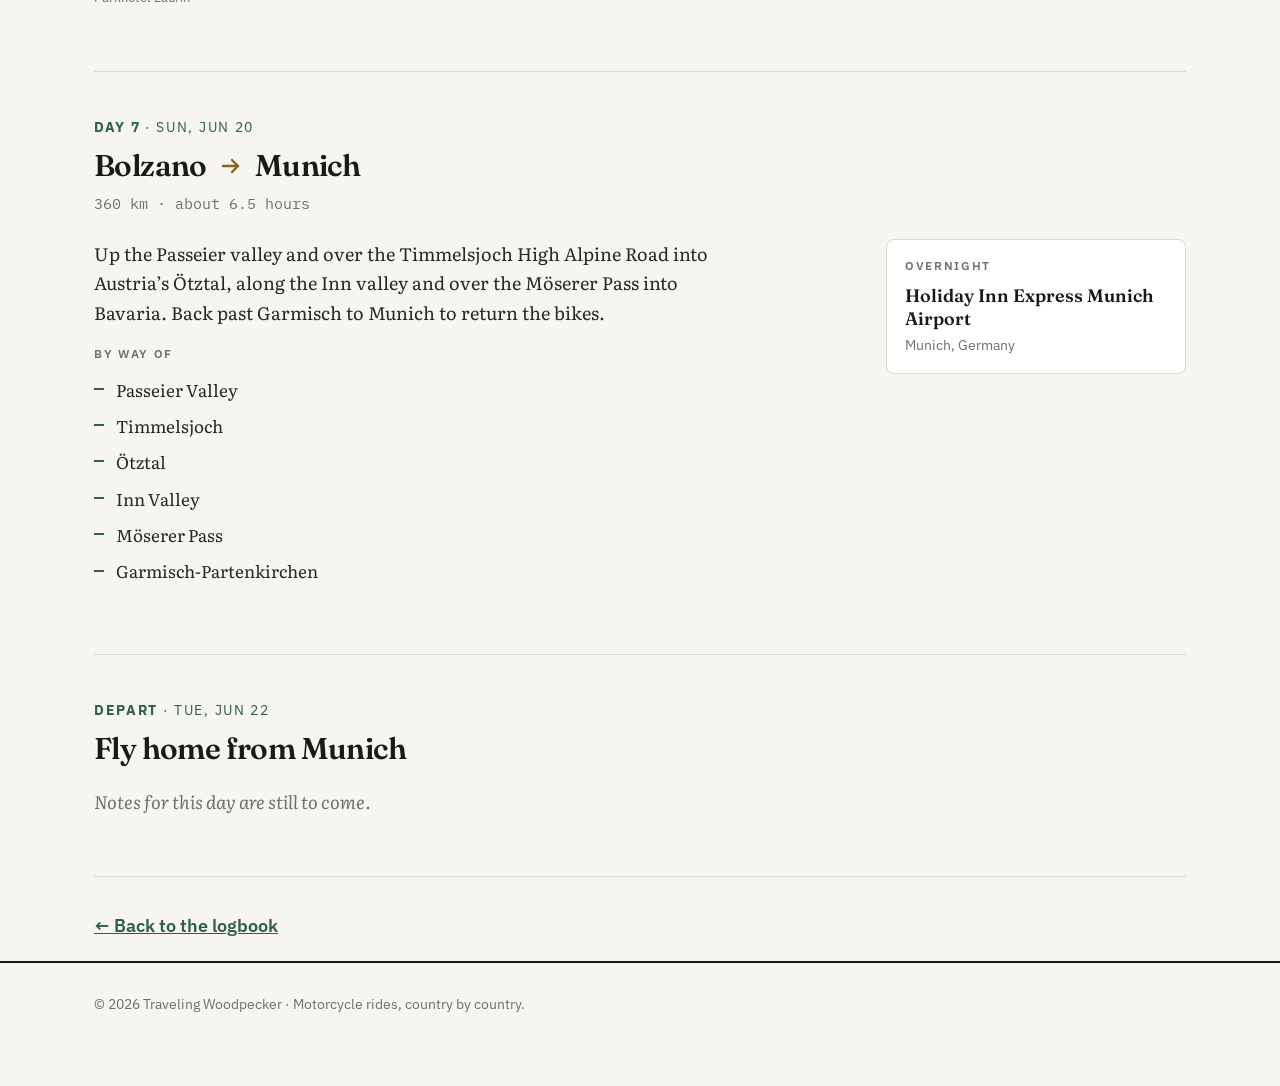
==== commit 3d6823fc: "x" ====
--- a/plans/2027-european-alps/index.html
+++ b/plans/2027-european-alps/index.html
@@ -15,13 +15,13 @@
 <main class="wrap trip">
 <p class="crumbs"><a href="/">Home</a> / Future plan</p>
 <section class="hero hero-split trip-hero">
-<div><p class="kicker">June 13–23, 2027 · Future ride plan</p><h1>European Alps: Grossglockner, Dolomites, Stelvio &amp; the Swiss Passes</h1><p class="dek">A seven-day loop from Munich: over the Grossglockner into Austria, through the Dolomites, up Stelvio twice, across the great Swiss passes and down to Lake Como, then home over the Timmelsjoch.</p>
+<div><p class="kicker">June 12–22, 2027 · Future ride plan</p><h1>European Alps: Grossglockner, Dolomites, Stelvio &amp; the Swiss Passes</h1><p class="dek">A seven-day loop from Munich: over the Grossglockner into Austria, through the Dolomites, up Stelvio twice, across the great Swiss passes and down to Lake Como, then home over the Timmelsjoch.</p>
 <dl class="stats"><div class="stat"><dt>km</dt><dd>~2,400</dd></div><div class="stat"><dt>miles</dt><dd>~1,500</dd></div><div class="stat"><dt>riding days</dt><dd>7</dd></div><div class="stat"><dt>countries</dt><dd>4</dd></div></dl></div>
 
 </section>
 <section class="facts"><div><p class="side-k">Countries</p><p>Germany · Austria · Italy · Switzerland</p></div><div><p class="side-k">Motorcycle</p><p>Allround Motorcycle Renting, near Munich Airport</p></div><div><p class="side-k">Austria</p><p>10-day vignette about €4.90; Grossglockner day toll about €36.50</p></div><div><p class="side-k">Switzerland</p><p>Annual vignette CHF 40, covers every Swiss road</p></div><div><p class="side-k">Italy</p><p>Autostrada about €0.09/km; some tunnels and passes charge a flat fee</p></div></section><aside class="road callout"><p class="road-tag">Bike rental</p><h3><a href="https://www.motorradvermietung.de/muenchen/en/" target="_blank" rel="noopener">Allround Motorcycle Renting</a></h3><p>Recommended rental near Munich Airport. They also recommended the hotel in Erding for the first night.</p></aside>
 <nav class="daychips" aria-label="Days"><a href="#day0">Arrive</a><a href="#day1">Prep</a><a href="#day2">Day 1</a><a href="#day3">Day 2</a><a href="#day4">Day 3</a><a href="#day5">Day 4</a><a href="#day6">Day 5</a><a href="#day7">Day 6</a><a href="#day8">Day 7</a><a href="#day9">Depart</a></nav>
-<article class="tday" id="day0"><header class="tday-head"><p class="tday-date"><b>Arrive</b> · Sun, Jun 13</p><h2>Munich Airport to Erding</h2></header><div class="tday-body"><div class="tday-main"><p class="prose">Fly into Munich and settle in Erding, home of the Erdinger wheat-beer brewery. Therme Erding, the largest thermal spa in the world, is a short ride away for jet-lagged legs. Evening: review the Day 1 route and check that the Grossglockner road is open.</p><div class="photos" style="--n:1"><figure><a href="photos/erding-hotel.jpg" target="_blank" rel="noopener"><img src="photos/erding-hotel.jpg" alt="Hotel zum Erdinger Weißbräu, Erding" loading="lazy"></a><figcaption>Hotel zum Erdinger Weißbräu, Erding</figcaption></figure></div></div><div class="tday-side"><div class="lodge"><p class="side-k">Overnight</p><p class="lodge-n">Hotel zum Erdinger Weißbräu</p><p class="lodge-a">Erding, Germany</p></div></div></div></article><article class="tday" id="day1"><header class="tday-head"><p class="tday-date"><b>Prep</b> · Mon, Jun 14</p><h2>Bike pickup</h2></header><div class="tday-body"><div class="tday-main"><p class="prose">A short ride from Erding to Allround Motorcycle Renting near the airport to collect the bikes, then a shakedown day. Munich, about 40 minutes away, has every moto gear shop for last-minute items.</p></div><div class="tday-side"><div class="lodge"><p class="side-k">Overnight</p><p class="lodge-n">Hotel zum Erdinger Weißbräu</p><p class="lodge-a">Erding, Germany</p></div></div></div></article><article class="tday" id="day2"><header class="tday-head"><p class="tday-date"><b>Day 1</b> · Tue, Jun 15</p><h2>Munich <svg class="leg-arrow" viewBox="0 0 24 24" aria-hidden="true"><path d="M4 12h15M13 6l6 6-6 6"/></svg> Lienz</h2><p class="tday-dist">266 km · 165 mi · about 6 hours riding</p></header><div class="tday-body"><div class="tday-main"><p class="prose">South on the A8 to Chiemsee, the “Bavarian Sea”, then into Austria past Kufstein Fortress and on to Zell am See. The day’s highlight is the Grossglockner High Alpine Road: 36 hairpins, glaciers and the short side road up to Edelweißspitze at 2,571 m. Down through Heiligenblut and the Mölltal to Lienz, under the Lienz Dolomites.</p><p class="side-k">By way of</p><ul class="sights"><li>Chiemsee</li><li>Kufstein</li><li>Zell am See</li><li>Grossglockner High Alpine Road</li><li>Edelweißspitze</li><li>Heiligenblut</li></ul><div class="photos" style="--n:2"><figure><a href="photos/zell-am-see.jpg" target="_blank" rel="noopener"><img src="photos/zell-am-see.jpg" alt="Zell am See" loading="lazy"></a><figcaption>Zell am See</figcaption></figure><figure><a href="photos/grandhotel-lienz.jpg" target="_blank" rel="noopener"><img src="photos/grandhotel-lienz.jpg" alt="Grandhotel Lienz" loading="lazy"></a><figcaption>Grandhotel Lienz</figcaption></figure></div></div><div class="tday-side"><div class="lodge"><p class="side-k">Overnight</p><p class="lodge-n">Grandhotel Lienz</p><p class="lodge-a">Lienz, Austria</p></div></div></div></article><article class="tday" id="day3"><header class="tday-head"><p class="tday-date"><b>Day 2</b> · Wed, Jun 16</p><h2>Lienz <svg class="leg-arrow" viewBox="0 0 24 24" aria-hidden="true"><path d="M4 12h15M13 6l6 6-6 6"/></svg> Schlanders</h2><p class="tday-dist">265 km · about 5.5 hours</p></header><div class="tday-body"><div class="tday-main"><p class="prose">Into Italy through the Puster Valley and down the old Alemagna road to Cortina d’Ampezzo. Then the Dolomites in a row: Passo Giau, Pordoi and Sella, before Val Gardena and the long run west through the apple orchards of the Venosta valley.</p><p class="side-k">By way of</p><ul class="sights"><li>Toblach</li><li>Cortina d’Ampezzo</li><li>Passo Giau</li><li>Passo Pordoi</li><li>Passo Sella</li><li>Val Gardena</li><li>Venosta Valley</li></ul><div class="photos" style="--n:1"><figure><a href="photos/hotel-engel.jpg" target="_blank" rel="noopener"><img src="photos/hotel-engel.jpg" alt="Hotel Engel" loading="lazy"></a><figcaption>Hotel Engel</figcaption></figure></div></div><div class="tday-side"><div class="lodge"><p class="side-k">Overnight</p><p class="lodge-n">Hotel Engel</p><p class="lodge-a">Schluderns, Vinschgau, Italy</p></div></div></div></article><article class="tday" id="day4"><header class="tday-head"><p class="tday-date"><b>Day 3</b> · Thu, Jun 17</p><h2>Schlanders <svg class="leg-arrow" viewBox="0 0 24 24" aria-hidden="true"><path d="M4 12h15M13 6l6 6-6 6"/></svg> Chur</h2><p class="tday-dist">255 km · about 5 hours</p></header><div class="tday-body"><div class="tday-main"><p class="prose">Up the 48 hairpins of the Stelvio Pass (2,757 m), then down the quieter Umbrail Pass into Switzerland and Val Müstair. Through the Munt la Schera tunnel to duty-free Livigno, over the Bernina Pass and the Flüela Pass, and down to Chur, Switzerland’s oldest town.</p><p class="side-k">By way of</p><ul class="sights"><li>Stelvio Pass</li><li>Umbrail Pass</li><li>Santa Maria Val Müstair</li><li>Livigno</li><li>Bernina Pass</li><li>Flüela Pass</li></ul><p class="side-k">Along the way</p><ul class="sights"><li><b>The Smallest Whisky Bar on Earth</b> — Santa Maria Val Müstair. Five stools and hundreds of whiskies, with a whisky museum next door.</li></ul><div class="photos" style="--n:1"><figure><a href="photos/hotel-chur.jpg" target="_blank" rel="noopener"><img src="photos/hotel-chur.jpg" alt="Hotel Chur" loading="lazy"></a><figcaption>Hotel Chur</figcaption></figure></div></div><div class="tday-side"><div class="lodge"><p class="side-k">Overnight</p><p class="lodge-n"><a href="https://www.hotelchur.ch/" target="_blank" rel="noopener">Hotel Chur</a></p><p class="lodge-a">Chur, Switzerland</p></div></div></div></article><article class="tday" id="day5"><header class="tday-head"><p class="tday-date"><b>Day 4</b> · Fri, Jun 18</p><h2>Chur <svg class="leg-arrow" viewBox="0 0 24 24" aria-hidden="true"><path d="M4 12h15M13 6l6 6-6 6"/></svg> Andermatt</h2><p class="tday-dist">About 215–230 km</p></header><div class="tday-body"><div class="tday-main"><p class="prose">West up the Rhine valley and over the Oberalp Pass to Andermatt. Then the Swiss “holy trinity” as a loop: the Furka Pass past the old Hotel Belvédère and the Rhône Glacier, the Grimsel Pass and its reservoirs, and the Susten Pass. Back to Andermatt through the Schöllenen Gorge and past the Devil’s Bridge.</p><p class="side-k">By way of</p><ul class="sights"><li>Oberalp Pass</li><li>Furka Pass</li><li>Gletsch</li><li>Grimsel Pass</li><li>Innertkirchen</li><li>Susten Pass</li><li>Schöllenen Gorge</li></ul></div><div class="tday-side"><div class="lodge"><p class="side-k">Overnight</p><p class="lodge-n">Hotel 3 Könige &amp; Post</p><p class="lodge-a">Andermatt, Switzerland</p></div></div></div></article><article class="tday" id="day6"><header class="tday-head"><p class="tday-date"><b>Day 5</b> · Sat, Jun 19</p><h2>Andermatt <svg class="leg-arrow" viewBox="0 0 24 24" aria-hidden="true"><path d="M4 12h15M13 6l6 6-6 6"/></svg> Menaggio</h2><p class="tday-dist">About 220–250 km</p></header><div class="tday-body"><div class="tday-main"><p class="prose">South over the Gotthard (the old pass road if the weather is good) into Ticino and down to Lake Maggiore. Along the western shore through Cannobio and Verbania, then east to Lake Como and its twisting lakeside road. An easier day, with time for lunch and gelato by the water.</p><p class="side-k">By way of</p><ul class="sights"><li>Gotthard Pass</li><li>Airolo</li><li>Locarno</li><li>Lake Maggiore</li><li>Cannobio</li><li>Lake Como</li></ul></div><div class="tday-side"><div class="lodge"><p class="side-k">Overnight</p><p class="lodge-n">Lakeside hotel</p><p class="lodge-a">Menaggio or Varenna, Lake Como, Italy</p></div></div></div></article><article class="tday" id="day7"><header class="tday-head"><p class="tday-date"><b>Day 6</b> · Sun, Jun 20</p><h2>Menaggio <svg class="leg-arrow" viewBox="0 0 24 24" aria-hidden="true"><path d="M4 12h15M13 6l6 6-6 6"/></svg> Bolzano</h2><p class="tday-dist">About 240–260 km</p></header><div class="tday-body"><div class="tday-main"><p class="prose">North along Lake Como into the Valtellina wine valley to Bormio, then Stelvio again, this time from the east side. Down through the Venosta valley and the spa town of Merano to Bolzano, with the Dolomites ahead.</p><p class="side-k">By way of</p><ul class="sights"><li>Colico</li><li>Valtellina</li><li>Sondrio</li><li>Bormio</li><li>Stelvio Pass</li><li>Merano</li></ul><div class="photos" style="--n:1"><figure><a href="photos/parkhotel-laurin.jpg" target="_blank" rel="noopener"><img src="photos/parkhotel-laurin.jpg" alt="Parkhotel Laurin" loading="lazy"></a><figcaption>Parkhotel Laurin</figcaption></figure></div></div><div class="tday-side"><div class="lodge"><p class="side-k">Overnight</p><p class="lodge-n">Parkhotel Laurin</p><p class="lodge-a">Bolzano, Italy</p></div></div></div></article><article class="tday" id="day8"><header class="tday-head"><p class="tday-date"><b>Day 7</b> · Mon, Jun 21</p><h2>Bolzano <svg class="leg-arrow" viewBox="0 0 24 24" aria-hidden="true"><path d="M4 12h15M13 6l6 6-6 6"/></svg> Munich</h2><p class="tday-dist">360 km · about 6.5 hours</p></header><div class="tday-body"><div class="tday-main"><p class="prose">Up the Passeier valley and over the Timmelsjoch High Alpine Road into Austria’s Ötztal, along the Inn valley and over the Möserer Pass into Bavaria. Back past Garmisch to Munich to return the bikes.</p><p class="side-k">By way of</p><ul class="sights"><li>Passeier Valley</li><li>Timmelsjoch</li><li>Ötztal</li><li>Inn Valley</li><li>Möserer Pass</li><li>Garmisch-Partenkirchen</li></ul></div><div class="tday-side"><div class="lodge"><p class="side-k">Overnight</p><p class="lodge-n">Holiday Inn Express Munich Airport</p><p class="lodge-a">Munich, Germany</p></div></div></div></article><article class="tday" id="day9"><header class="tday-head"><p class="tday-date"><b>Depart</b> · Wed, Jun 23</p><h2>Fly home from Munich</h2></header><div class="tday-body"><div class="tday-main"><p class="prose quiet">Notes for this day are still to come.</p></div><div class="tday-side"></div></div></article>
+<article class="tday" id="day0"><header class="tday-head"><p class="tday-date"><b>Arrive</b> · Sat, Jun 12</p><h2>Munich Airport to Erding</h2></header><div class="tday-body"><div class="tday-main"><p class="prose">Fly into Munich and settle in Erding, home of the Erdinger wheat-beer brewery. Therme Erding, the largest thermal spa in the world, is a short ride away for jet-lagged legs. Evening: review the Day 1 route and check that the Grossglockner road is open.</p><div class="photos" style="--n:1"><figure><a href="photos/erding-hotel.jpg" target="_blank" rel="noopener"><img src="photos/erding-hotel.jpg" alt="Hotel zum Erdinger Weißbräu, Erding" loading="lazy"></a><figcaption>Hotel zum Erdinger Weißbräu, Erding</figcaption></figure></div></div><div class="tday-side"><div class="lodge"><p class="side-k">Overnight</p><p class="lodge-n">Hotel zum Erdinger Weißbräu</p><p class="lodge-a">Erding, Germany</p></div></div></div></article><article class="tday" id="day1"><header class="tday-head"><p class="tday-date"><b>Prep</b> · Sun, Jun 13</p><h2>Bike pickup</h2></header><div class="tday-body"><div class="tday-main"><p class="prose">A short ride from Erding to Allround Motorcycle Renting near the airport to collect the bikes, then a shakedown day. Munich, about 40 minutes away, has every moto gear shop for last-minute items.</p></div><div class="tday-side"><div class="lodge"><p class="side-k">Overnight</p><p class="lodge-n">Hotel zum Erdinger Weißbräu</p><p class="lodge-a">Erding, Germany</p></div></div></div></article><article class="tday" id="day2"><header class="tday-head"><p class="tday-date"><b>Day 1</b> · Mon, Jun 14</p><h2>Munich <svg class="leg-arrow" viewBox="0 0 24 24" aria-hidden="true"><path d="M4 12h15M13 6l6 6-6 6"/></svg> Lienz</h2><p class="tday-dist">266 km · 165 mi · about 6 hours riding</p></header><div class="tday-body"><div class="tday-main"><p class="prose">South on the A8 to Chiemsee, the “Bavarian Sea”, then into Austria past Kufstein Fortress and on to Zell am See. The day’s highlight is the Grossglockner High Alpine Road: 36 hairpins, glaciers and the short side road up to Edelweißspitze at 2,571 m. Down through Heiligenblut and the Mölltal to Lienz, under the Lienz Dolomites.</p><p class="side-k">By way of</p><ul class="sights"><li>Chiemsee</li><li>Kufstein</li><li>Zell am See</li><li>Grossglockner High Alpine Road</li><li>Edelweißspitze</li><li>Heiligenblut</li></ul><div class="photos" style="--n:2"><figure><a href="photos/zell-am-see.jpg" target="_blank" rel="noopener"><img src="photos/zell-am-see.jpg" alt="Zell am See" loading="lazy"></a><figcaption>Zell am See</figcaption></figure><figure><a href="photos/grandhotel-lienz.jpg" target="_blank" rel="noopener"><img src="photos/grandhotel-lienz.jpg" alt="Grandhotel Lienz" loading="lazy"></a><figcaption>Grandhotel Lienz</figcaption></figure></div></div><div class="tday-side"><div class="lodge"><p class="side-k">Overnight</p><p class="lodge-n">Grandhotel Lienz</p><p class="lodge-a">Lienz, Austria</p></div></div></div></article><article class="tday" id="day3"><header class="tday-head"><p class="tday-date"><b>Day 2</b> · Tue, Jun 15</p><h2>Lienz <svg class="leg-arrow" viewBox="0 0 24 24" aria-hidden="true"><path d="M4 12h15M13 6l6 6-6 6"/></svg> Schlanders</h2><p class="tday-dist">265 km · about 5.5 hours</p></header><div class="tday-body"><div class="tday-main"><p class="prose">Into Italy through the Puster Valley and down the old Alemagna road to Cortina d’Ampezzo. Then the Dolomites in a row: Passo Giau, Pordoi and Sella, before Val Gardena and the long run west through the apple orchards of the Venosta valley.</p><p class="side-k">By way of</p><ul class="sights"><li>Toblach</li><li>Cortina d’Ampezzo</li><li>Passo Giau</li><li>Passo Pordoi</li><li>Passo Sella</li><li>Val Gardena</li><li>Venosta Valley</li></ul><div class="photos" style="--n:1"><figure><a href="photos/hotel-engel.jpg" target="_blank" rel="noopener"><img src="photos/hotel-engel.jpg" alt="Hotel Engel" loading="lazy"></a><figcaption>Hotel Engel</figcaption></figure></div></div><div class="tday-side"><div class="lodge"><p class="side-k">Overnight</p><p class="lodge-n">Hotel Engel</p><p class="lodge-a">Schluderns, Vinschgau, Italy</p></div></div></div></article><article class="tday" id="day4"><header class="tday-head"><p class="tday-date"><b>Day 3</b> · Wed, Jun 16</p><h2>Schlanders <svg class="leg-arrow" viewBox="0 0 24 24" aria-hidden="true"><path d="M4 12h15M13 6l6 6-6 6"/></svg> Chur</h2><p class="tday-dist">255 km · about 5 hours</p></header><div class="tday-body"><div class="tday-main"><p class="prose">Up the 48 hairpins of the Stelvio Pass (2,757 m), then down the quieter Umbrail Pass into Switzerland and Val Müstair. Through the Munt la Schera tunnel to duty-free Livigno, over the Bernina Pass and the Flüela Pass, and down to Chur, Switzerland’s oldest town.</p><p class="side-k">By way of</p><ul class="sights"><li>Stelvio Pass</li><li>Umbrail Pass</li><li>Santa Maria Val Müstair</li><li>Livigno</li><li>Bernina Pass</li><li>Flüela Pass</li></ul><p class="side-k">Along the way</p><ul class="sights"><li><b>The Smallest Whisky Bar on Earth</b> — Santa Maria Val Müstair. Five stools and hundreds of whiskies, with a whisky museum next door.</li></ul><div class="photos" style="--n:1"><figure><a href="photos/hotel-chur.jpg" target="_blank" rel="noopener"><img src="photos/hotel-chur.jpg" alt="Hotel Chur" loading="lazy"></a><figcaption>Hotel Chur</figcaption></figure></div></div><div class="tday-side"><div class="lodge"><p class="side-k">Overnight</p><p class="lodge-n"><a href="https://www.hotelchur.ch/" target="_blank" rel="noopener">Hotel Chur</a></p><p class="lodge-a">Chur, Switzerland</p></div></div></div></article><article class="tday" id="day5"><header class="tday-head"><p class="tday-date"><b>Day 4</b> · Thu, Jun 17</p><h2>Chur <svg class="leg-arrow" viewBox="0 0 24 24" aria-hidden="true"><path d="M4 12h15M13 6l6 6-6 6"/></svg> Andermatt</h2><p class="tday-dist">About 215–230 km</p></header><div class="tday-body"><div class="tday-main"><p class="prose">West up the Rhine valley and over the Oberalp Pass to Andermatt. Then the Swiss “holy trinity” as a loop: the Furka Pass past the old Hotel Belvédère and the Rhône Glacier, the Grimsel Pass and its reservoirs, and the Susten Pass. Back to Andermatt through the Schöllenen Gorge and past the Devil’s Bridge.</p><p class="side-k">By way of</p><ul class="sights"><li>Oberalp Pass</li><li>Furka Pass</li><li>Gletsch</li><li>Grimsel Pass</li><li>Innertkirchen</li><li>Susten Pass</li><li>Schöllenen Gorge</li></ul></div><div class="tday-side"><div class="lodge"><p class="side-k">Overnight</p><p class="lodge-n">Hotel 3 Könige &amp; Post</p><p class="lodge-a">Andermatt, Switzerland</p></div></div></div></article><article class="tday" id="day6"><header class="tday-head"><p class="tday-date"><b>Day 5</b> · Fri, Jun 18</p><h2>Andermatt <svg class="leg-arrow" viewBox="0 0 24 24" aria-hidden="true"><path d="M4 12h15M13 6l6 6-6 6"/></svg> Menaggio</h2><p class="tday-dist">About 220–250 km</p></header><div class="tday-body"><div class="tday-main"><p class="prose">South over the Gotthard (the old pass road if the weather is good) into Ticino and down to Lake Maggiore. Along the western shore through Cannobio and Verbania, then east to Lake Como and its twisting lakeside road. An easier day, with time for lunch and gelato by the water.</p><p class="side-k">By way of</p><ul class="sights"><li>Gotthard Pass</li><li>Airolo</li><li>Locarno</li><li>Lake Maggiore</li><li>Cannobio</li><li>Lake Como</li></ul></div><div class="tday-side"><div class="lodge"><p class="side-k">Overnight</p><p class="lodge-n">Lakeside hotel</p><p class="lodge-a">Menaggio or Varenna, Lake Como, Italy</p></div></div></div></article><article class="tday" id="day7"><header class="tday-head"><p class="tday-date"><b>Day 6</b> · Sat, Jun 19</p><h2>Menaggio <svg class="leg-arrow" viewBox="0 0 24 24" aria-hidden="true"><path d="M4 12h15M13 6l6 6-6 6"/></svg> Bolzano</h2><p class="tday-dist">About 240–260 km</p></header><div class="tday-body"><div class="tday-main"><p class="prose">North along Lake Como into the Valtellina wine valley to Bormio, then Stelvio again, this time from the east side. Down through the Venosta valley and the spa town of Merano to Bolzano, with the Dolomites ahead.</p><p class="side-k">By way of</p><ul class="sights"><li>Colico</li><li>Valtellina</li><li>Sondrio</li><li>Bormio</li><li>Stelvio Pass</li><li>Merano</li></ul><div class="photos" style="--n:1"><figure><a href="photos/parkhotel-laurin.jpg" target="_blank" rel="noopener"><img src="photos/parkhotel-laurin.jpg" alt="Parkhotel Laurin" loading="lazy"></a><figcaption>Parkhotel Laurin</figcaption></figure></div></div><div class="tday-side"><div class="lodge"><p class="side-k">Overnight</p><p class="lodge-n">Parkhotel Laurin</p><p class="lodge-a">Bolzano, Italy</p></div></div></div></article><article class="tday" id="day8"><header class="tday-head"><p class="tday-date"><b>Day 7</b> · Sun, Jun 20</p><h2>Bolzano <svg class="leg-arrow" viewBox="0 0 24 24" aria-hidden="true"><path d="M4 12h15M13 6l6 6-6 6"/></svg> Munich</h2><p class="tday-dist">360 km · about 6.5 hours</p></header><div class="tday-body"><div class="tday-main"><p class="prose">Up the Passeier valley and over the Timmelsjoch High Alpine Road into Austria’s Ötztal, along the Inn valley and over the Möserer Pass into Bavaria. Back past Garmisch to Munich to return the bikes.</p><p class="side-k">By way of</p><ul class="sights"><li>Passeier Valley</li><li>Timmelsjoch</li><li>Ötztal</li><li>Inn Valley</li><li>Möserer Pass</li><li>Garmisch-Partenkirchen</li></ul></div><div class="tday-side"><div class="lodge"><p class="side-k">Overnight</p><p class="lodge-n">Holiday Inn Express Munich Airport</p><p class="lodge-a">Munich, Germany</p></div></div></div></article><article class="tday" id="day9"><header class="tday-head"><p class="tday-date"><b>Depart</b> · Tue, Jun 22</p><h2>Fly home from Munich</h2></header><div class="tday-body"><div class="tday-main"><p class="prose quiet">Notes for this day are still to come.</p></div><div class="tday-side"></div></div></article>
 <p class="backlink"><a href="/">← Back to the logbook</a></p>
 </main>
 <script src="/assets/lightbox.js" defer></script>
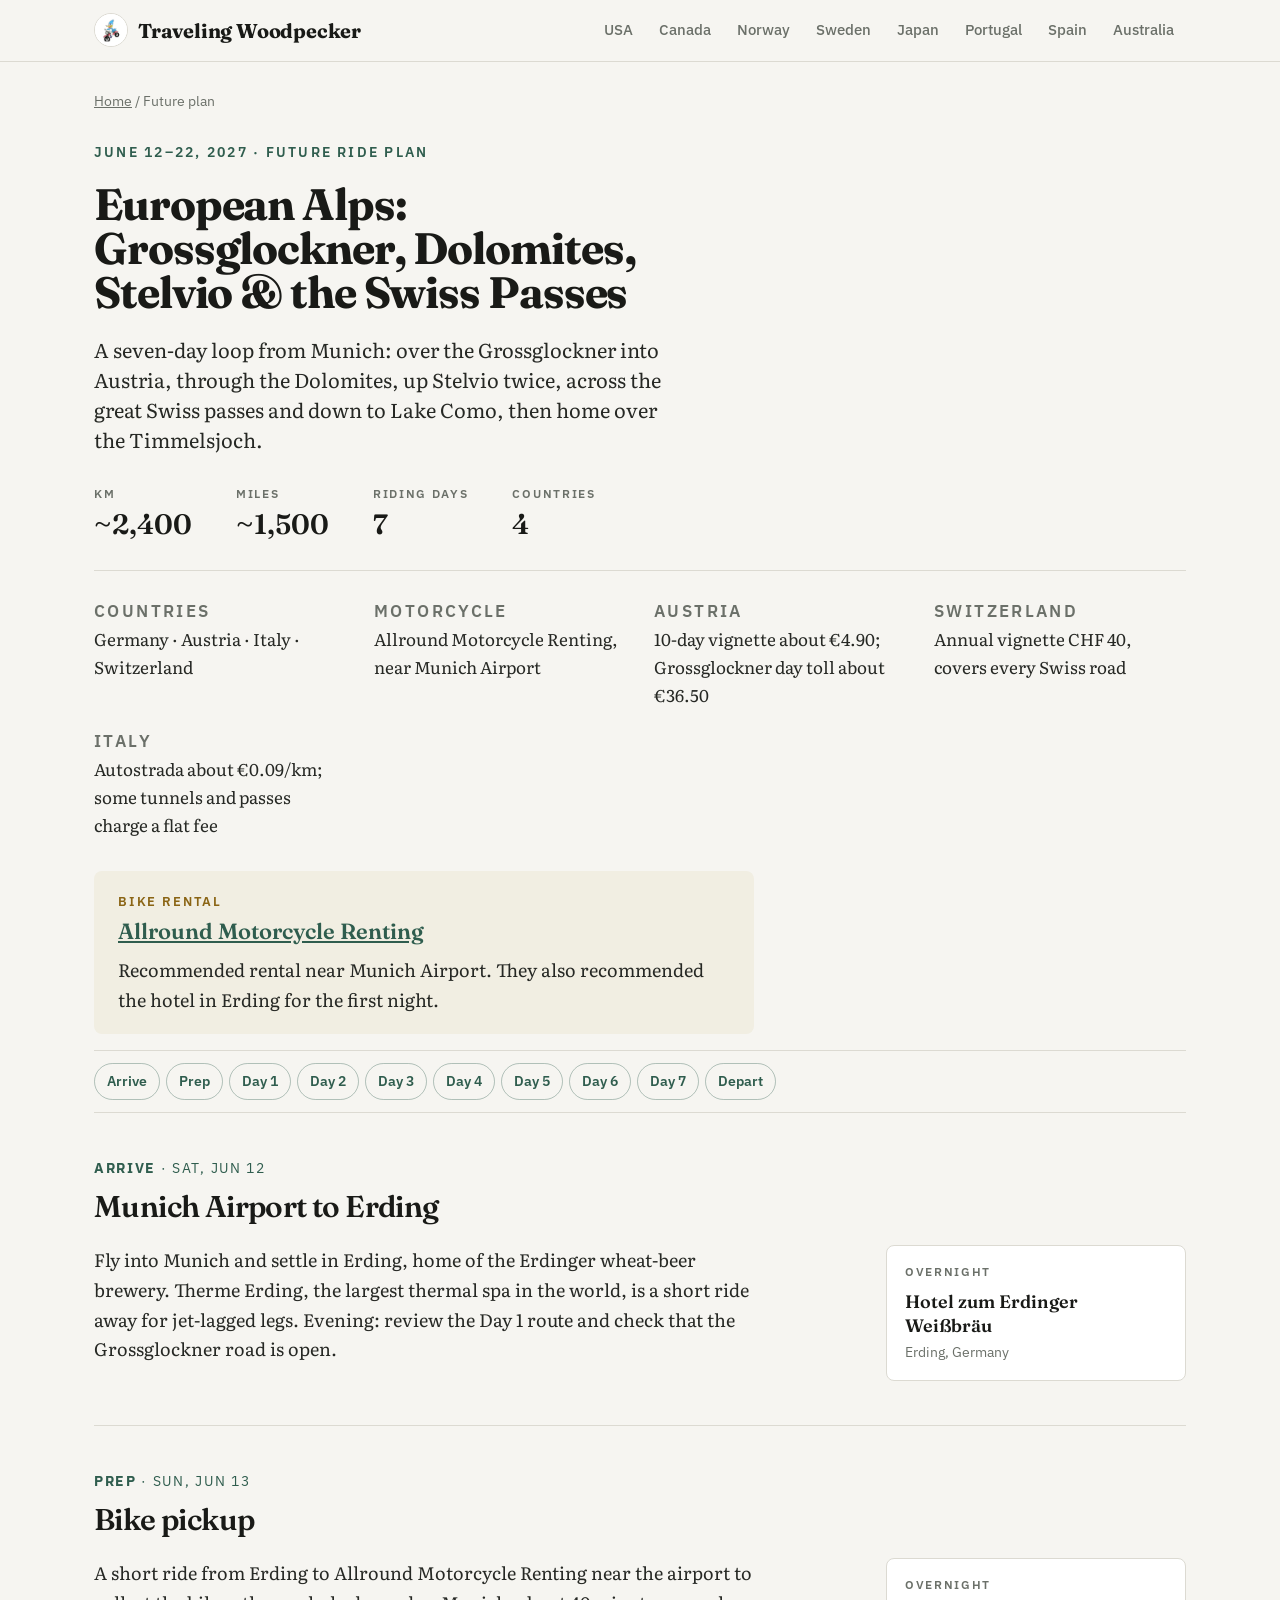
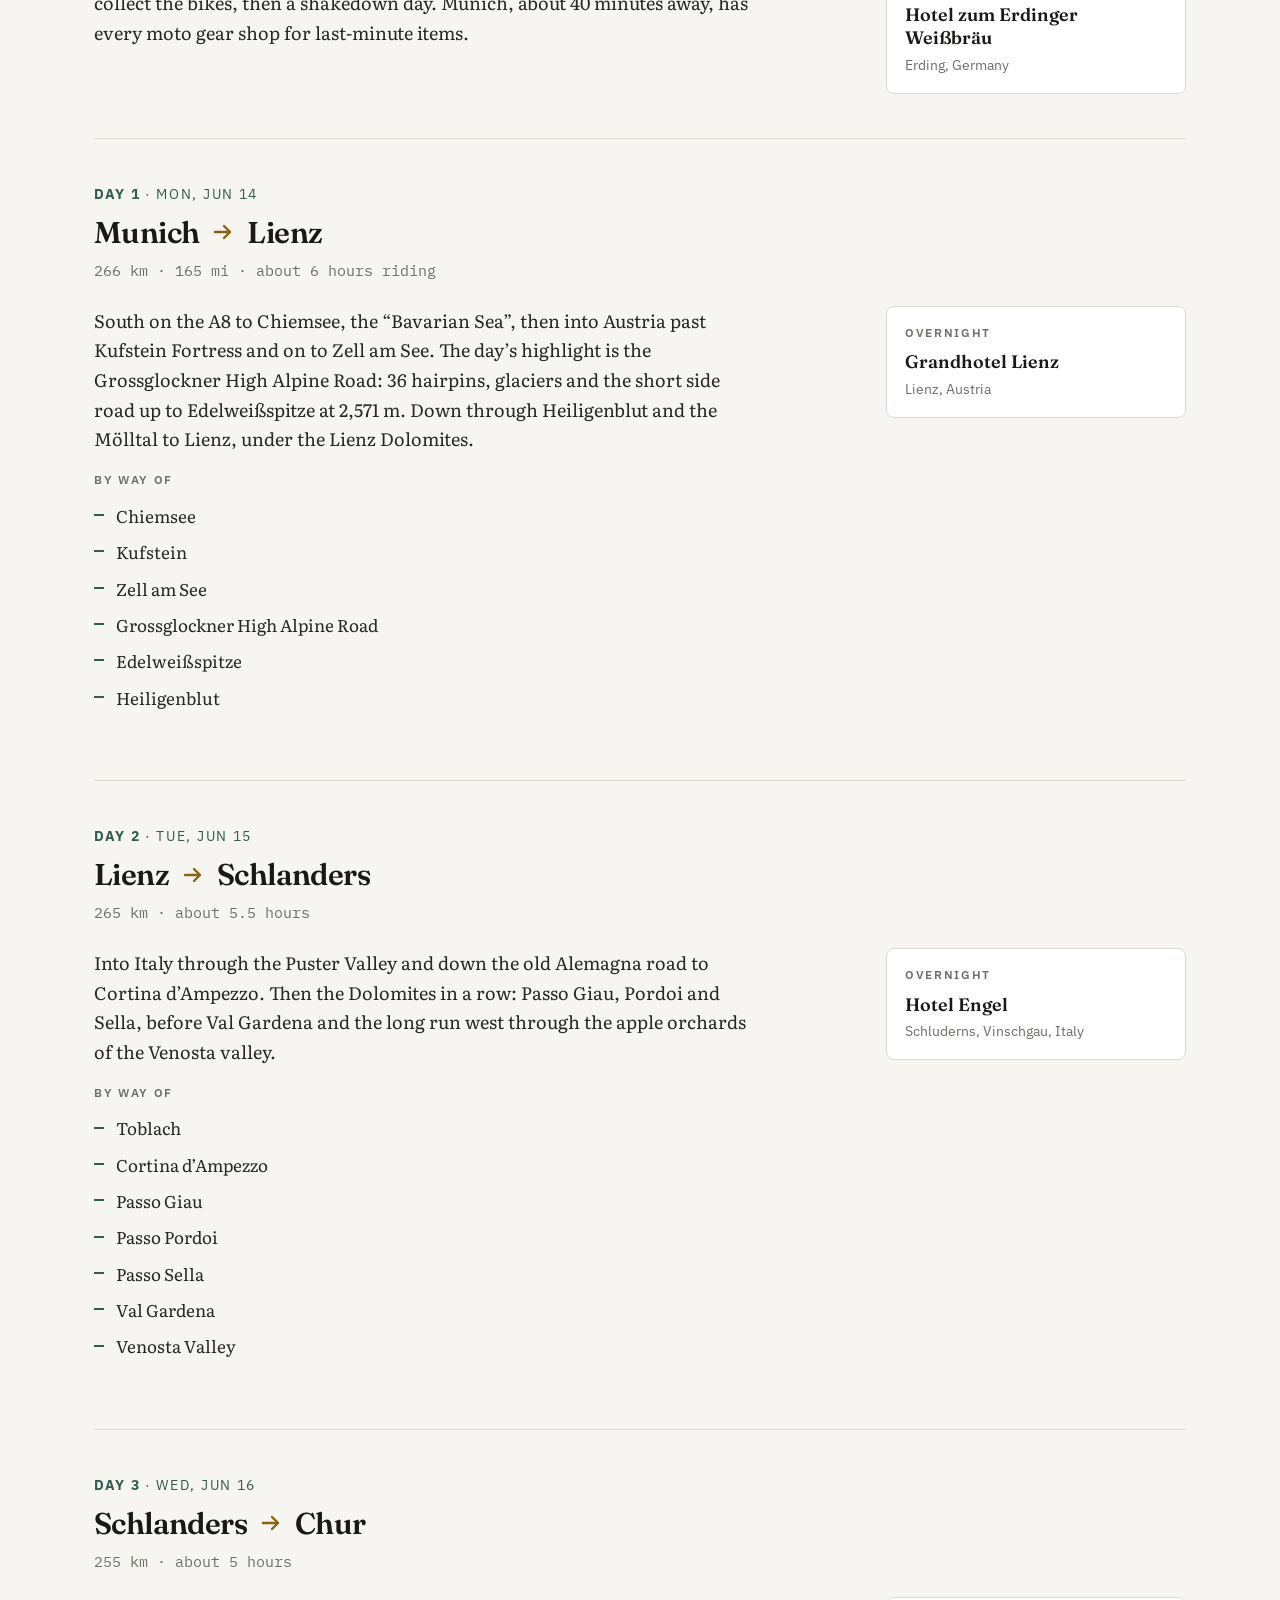
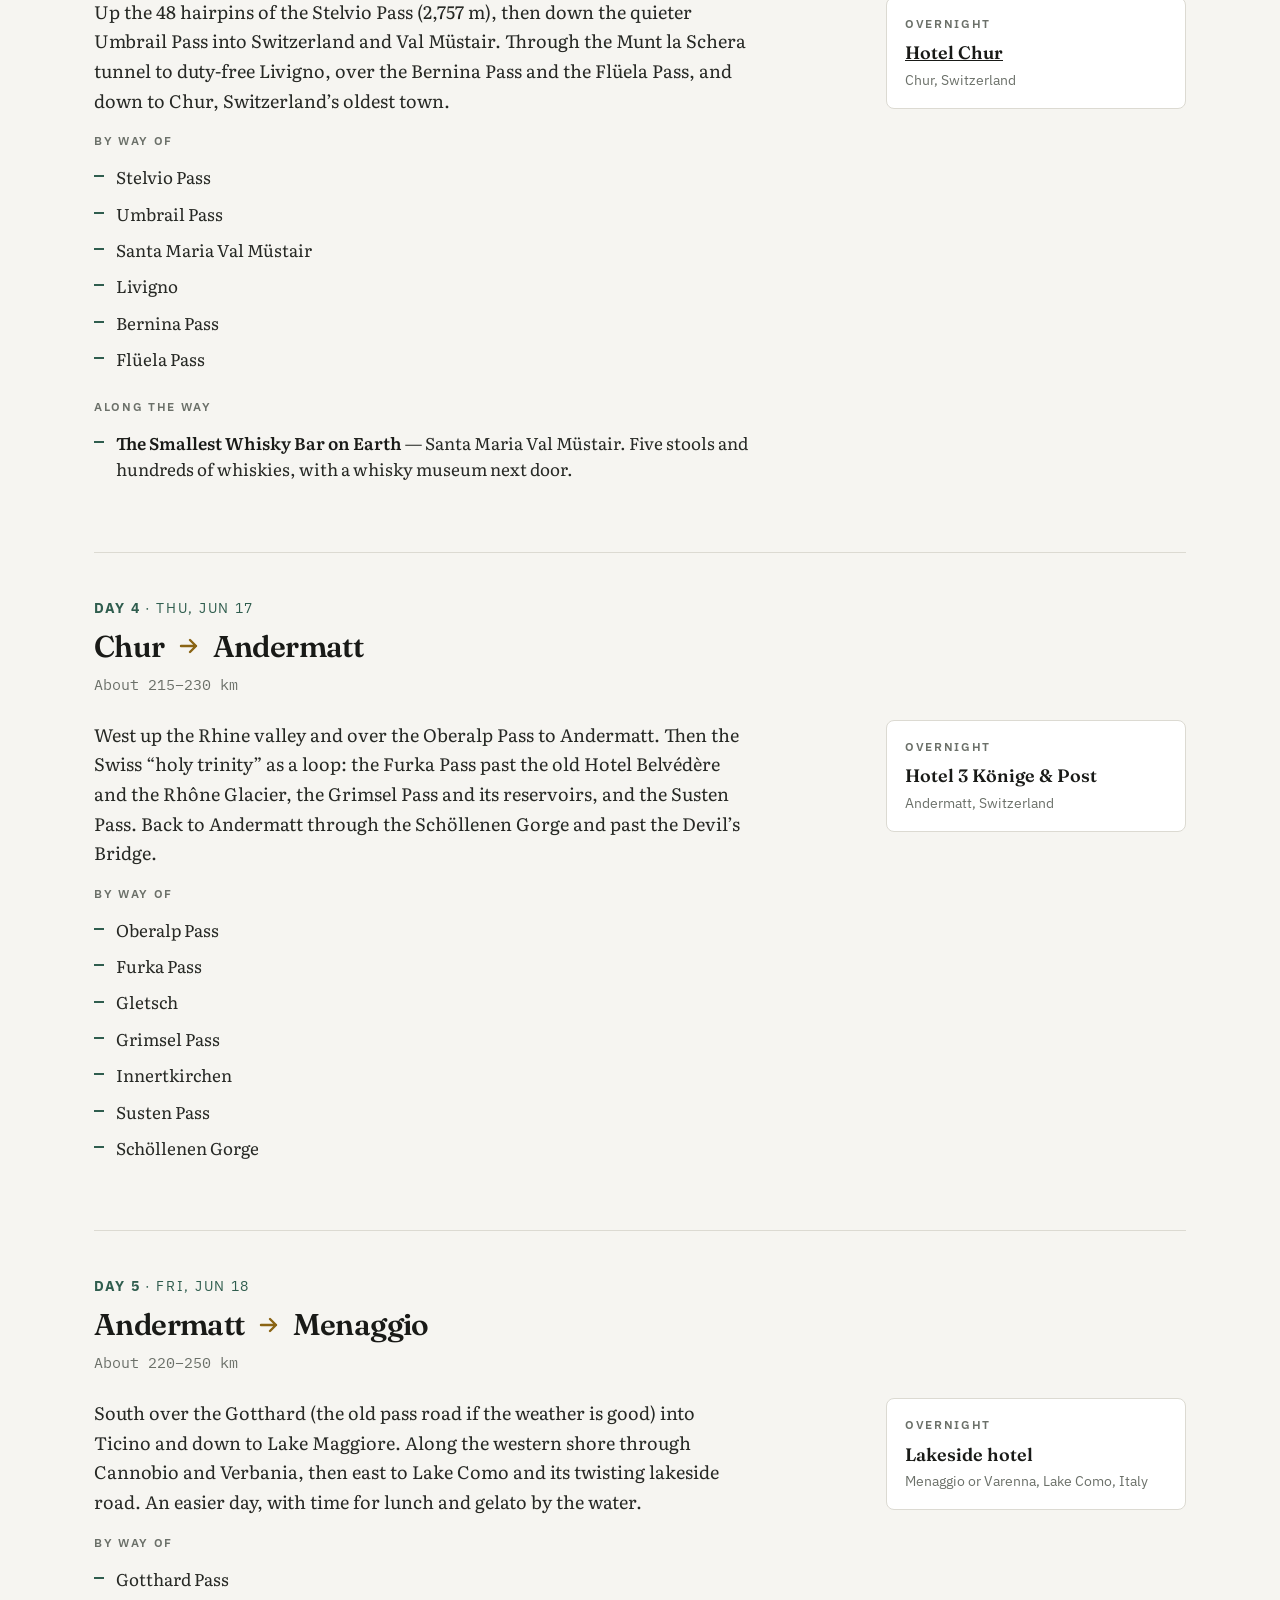
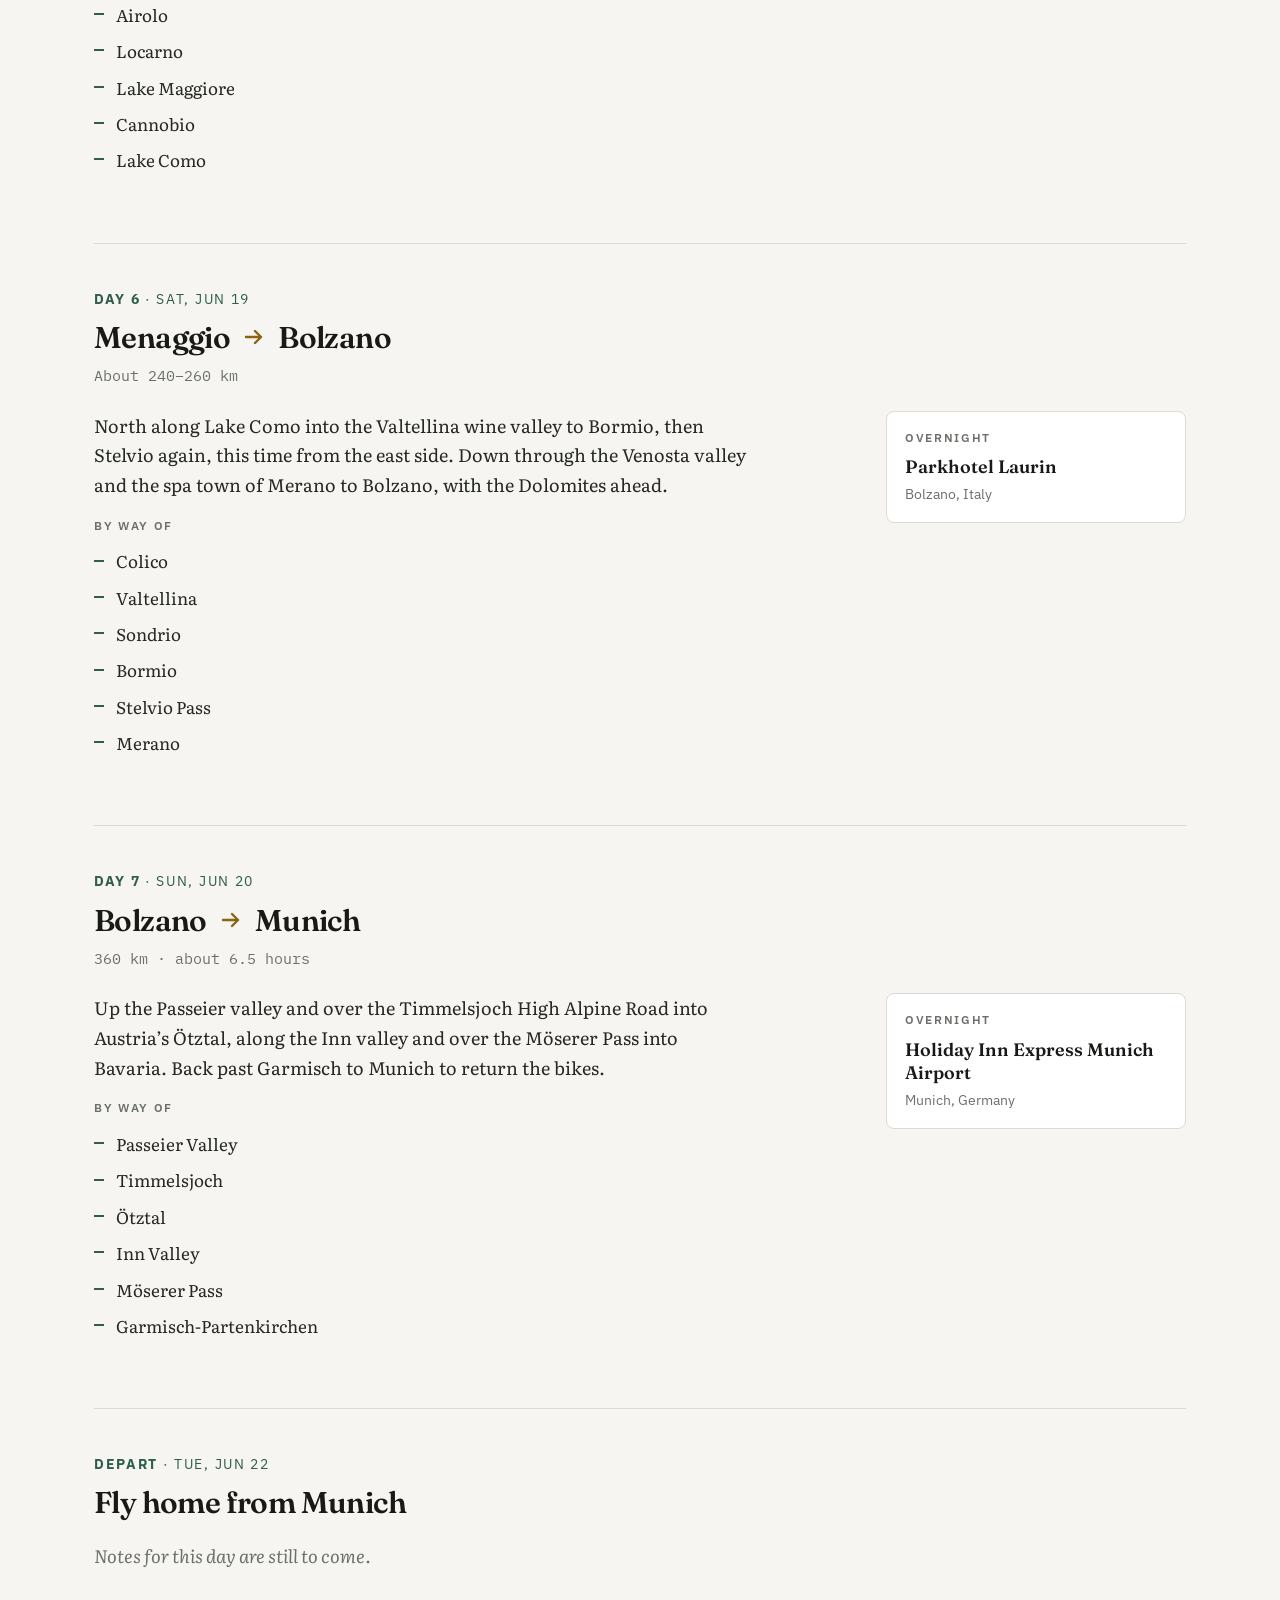
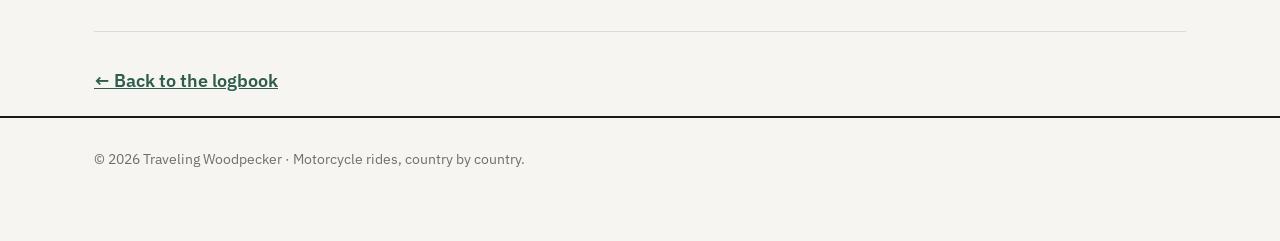
==== commit bbf224ea: "d" ====
--- a/plans/2027-european-alps/index.html
+++ b/plans/2027-european-alps/index.html
@@ -21,7 +21,7 @@
 </section>
 <section class="facts"><div><p class="side-k">Countries</p><p>Germany · Austria · Italy · Switzerland</p></div><div><p class="side-k">Motorcycle</p><p>Allround Motorcycle Renting, near Munich Airport</p></div><div><p class="side-k">Austria</p><p>10-day vignette about €4.90; Grossglockner day toll about €36.50</p></div><div><p class="side-k">Switzerland</p><p>Annual vignette CHF 40, covers every Swiss road</p></div><div><p class="side-k">Italy</p><p>Autostrada about €0.09/km; some tunnels and passes charge a flat fee</p></div></section><aside class="road callout"><p class="road-tag">Bike rental</p><h3><a href="https://www.motorradvermietung.de/muenchen/en/" target="_blank" rel="noopener">Allround Motorcycle Renting</a></h3><p>Recommended rental near Munich Airport. They also recommended the hotel in Erding for the first night.</p></aside>
 <nav class="daychips" aria-label="Days"><a href="#day0">Arrive</a><a href="#day1">Prep</a><a href="#day2">Day 1</a><a href="#day3">Day 2</a><a href="#day4">Day 3</a><a href="#day5">Day 4</a><a href="#day6">Day 5</a><a href="#day7">Day 6</a><a href="#day8">Day 7</a><a href="#day9">Depart</a></nav>
-<article class="tday" id="day0"><header class="tday-head"><p class="tday-date"><b>Arrive</b> · Sat, Jun 12</p><h2>Munich Airport to Erding</h2></header><div class="tday-body"><div class="tday-main"><p class="prose">Fly into Munich and settle in Erding, home of the Erdinger wheat-beer brewery. Therme Erding, the largest thermal spa in the world, is a short ride away for jet-lagged legs. Evening: review the Day 1 route and check that the Grossglockner road is open.</p><div class="photos" style="--n:1"><figure><a href="photos/erding-hotel.jpg" target="_blank" rel="noopener"><img src="photos/erding-hotel.jpg" alt="Hotel zum Erdinger Weißbräu, Erding" loading="lazy"></a><figcaption>Hotel zum Erdinger Weißbräu, Erding</figcaption></figure></div></div><div class="tday-side"><div class="lodge"><p class="side-k">Overnight</p><p class="lodge-n">Hotel zum Erdinger Weißbräu</p><p class="lodge-a">Erding, Germany</p></div></div></div></article><article class="tday" id="day1"><header class="tday-head"><p class="tday-date"><b>Prep</b> · Sun, Jun 13</p><h2>Bike pickup</h2></header><div class="tday-body"><div class="tday-main"><p class="prose">A short ride from Erding to Allround Motorcycle Renting near the airport to collect the bikes, then a shakedown day. Munich, about 40 minutes away, has every moto gear shop for last-minute items.</p></div><div class="tday-side"><div class="lodge"><p class="side-k">Overnight</p><p class="lodge-n">Hotel zum Erdinger Weißbräu</p><p class="lodge-a">Erding, Germany</p></div></div></div></article><article class="tday" id="day2"><header class="tday-head"><p class="tday-date"><b>Day 1</b> · Mon, Jun 14</p><h2>Munich <svg class="leg-arrow" viewBox="0 0 24 24" aria-hidden="true"><path d="M4 12h15M13 6l6 6-6 6"/></svg> Lienz</h2><p class="tday-dist">266 km · 165 mi · about 6 hours riding</p></header><div class="tday-body"><div class="tday-main"><p class="prose">South on the A8 to Chiemsee, the “Bavarian Sea”, then into Austria past Kufstein Fortress and on to Zell am See. The day’s highlight is the Grossglockner High Alpine Road: 36 hairpins, glaciers and the short side road up to Edelweißspitze at 2,571 m. Down through Heiligenblut and the Mölltal to Lienz, under the Lienz Dolomites.</p><p class="side-k">By way of</p><ul class="sights"><li>Chiemsee</li><li>Kufstein</li><li>Zell am See</li><li>Grossglockner High Alpine Road</li><li>Edelweißspitze</li><li>Heiligenblut</li></ul><div class="photos" style="--n:2"><figure><a href="photos/zell-am-see.jpg" target="_blank" rel="noopener"><img src="photos/zell-am-see.jpg" alt="Zell am See" loading="lazy"></a><figcaption>Zell am See</figcaption></figure><figure><a href="photos/grandhotel-lienz.jpg" target="_blank" rel="noopener"><img src="photos/grandhotel-lienz.jpg" alt="Grandhotel Lienz" loading="lazy"></a><figcaption>Grandhotel Lienz</figcaption></figure></div></div><div class="tday-side"><div class="lodge"><p class="side-k">Overnight</p><p class="lodge-n">Grandhotel Lienz</p><p class="lodge-a">Lienz, Austria</p></div></div></div></article><article class="tday" id="day3"><header class="tday-head"><p class="tday-date"><b>Day 2</b> · Tue, Jun 15</p><h2>Lienz <svg class="leg-arrow" viewBox="0 0 24 24" aria-hidden="true"><path d="M4 12h15M13 6l6 6-6 6"/></svg> Schlanders</h2><p class="tday-dist">265 km · about 5.5 hours</p></header><div class="tday-body"><div class="tday-main"><p class="prose">Into Italy through the Puster Valley and down the old Alemagna road to Cortina d’Ampezzo. Then the Dolomites in a row: Passo Giau, Pordoi and Sella, before Val Gardena and the long run west through the apple orchards of the Venosta valley.</p><p class="side-k">By way of</p><ul class="sights"><li>Toblach</li><li>Cortina d’Ampezzo</li><li>Passo Giau</li><li>Passo Pordoi</li><li>Passo Sella</li><li>Val Gardena</li><li>Venosta Valley</li></ul><div class="photos" style="--n:1"><figure><a href="photos/hotel-engel.jpg" target="_blank" rel="noopener"><img src="photos/hotel-engel.jpg" alt="Hotel Engel" loading="lazy"></a><figcaption>Hotel Engel</figcaption></figure></div></div><div class="tday-side"><div class="lodge"><p class="side-k">Overnight</p><p class="lodge-n">Hotel Engel</p><p class="lodge-a">Schluderns, Vinschgau, Italy</p></div></div></div></article><article class="tday" id="day4"><header class="tday-head"><p class="tday-date"><b>Day 3</b> · Wed, Jun 16</p><h2>Schlanders <svg class="leg-arrow" viewBox="0 0 24 24" aria-hidden="true"><path d="M4 12h15M13 6l6 6-6 6"/></svg> Chur</h2><p class="tday-dist">255 km · about 5 hours</p></header><div class="tday-body"><div class="tday-main"><p class="prose">Up the 48 hairpins of the Stelvio Pass (2,757 m), then down the quieter Umbrail Pass into Switzerland and Val Müstair. Through the Munt la Schera tunnel to duty-free Livigno, over the Bernina Pass and the Flüela Pass, and down to Chur, Switzerland’s oldest town.</p><p class="side-k">By way of</p><ul class="sights"><li>Stelvio Pass</li><li>Umbrail Pass</li><li>Santa Maria Val Müstair</li><li>Livigno</li><li>Bernina Pass</li><li>Flüela Pass</li></ul><p class="side-k">Along the way</p><ul class="sights"><li><b>The Smallest Whisky Bar on Earth</b> — Santa Maria Val Müstair. Five stools and hundreds of whiskies, with a whisky museum next door.</li></ul><div class="photos" style="--n:1"><figure><a href="photos/hotel-chur.jpg" target="_blank" rel="noopener"><img src="photos/hotel-chur.jpg" alt="Hotel Chur" loading="lazy"></a><figcaption>Hotel Chur</figcaption></figure></div></div><div class="tday-side"><div class="lodge"><p class="side-k">Overnight</p><p class="lodge-n"><a href="https://www.hotelchur.ch/" target="_blank" rel="noopener">Hotel Chur</a></p><p class="lodge-a">Chur, Switzerland</p></div></div></div></article><article class="tday" id="day5"><header class="tday-head"><p class="tday-date"><b>Day 4</b> · Thu, Jun 17</p><h2>Chur <svg class="leg-arrow" viewBox="0 0 24 24" aria-hidden="true"><path d="M4 12h15M13 6l6 6-6 6"/></svg> Andermatt</h2><p class="tday-dist">About 215–230 km</p></header><div class="tday-body"><div class="tday-main"><p class="prose">West up the Rhine valley and over the Oberalp Pass to Andermatt. Then the Swiss “holy trinity” as a loop: the Furka Pass past the old Hotel Belvédère and the Rhône Glacier, the Grimsel Pass and its reservoirs, and the Susten Pass. Back to Andermatt through the Schöllenen Gorge and past the Devil’s Bridge.</p><p class="side-k">By way of</p><ul class="sights"><li>Oberalp Pass</li><li>Furka Pass</li><li>Gletsch</li><li>Grimsel Pass</li><li>Innertkirchen</li><li>Susten Pass</li><li>Schöllenen Gorge</li></ul></div><div class="tday-side"><div class="lodge"><p class="side-k">Overnight</p><p class="lodge-n">Hotel 3 Könige &amp; Post</p><p class="lodge-a">Andermatt, Switzerland</p></div></div></div></article><article class="tday" id="day6"><header class="tday-head"><p class="tday-date"><b>Day 5</b> · Fri, Jun 18</p><h2>Andermatt <svg class="leg-arrow" viewBox="0 0 24 24" aria-hidden="true"><path d="M4 12h15M13 6l6 6-6 6"/></svg> Menaggio</h2><p class="tday-dist">About 220–250 km</p></header><div class="tday-body"><div class="tday-main"><p class="prose">South over the Gotthard (the old pass road if the weather is good) into Ticino and down to Lake Maggiore. Along the western shore through Cannobio and Verbania, then east to Lake Como and its twisting lakeside road. An easier day, with time for lunch and gelato by the water.</p><p class="side-k">By way of</p><ul class="sights"><li>Gotthard Pass</li><li>Airolo</li><li>Locarno</li><li>Lake Maggiore</li><li>Cannobio</li><li>Lake Como</li></ul></div><div class="tday-side"><div class="lodge"><p class="side-k">Overnight</p><p class="lodge-n">Lakeside hotel</p><p class="lodge-a">Menaggio or Varenna, Lake Como, Italy</p></div></div></div></article><article class="tday" id="day7"><header class="tday-head"><p class="tday-date"><b>Day 6</b> · Sat, Jun 19</p><h2>Menaggio <svg class="leg-arrow" viewBox="0 0 24 24" aria-hidden="true"><path d="M4 12h15M13 6l6 6-6 6"/></svg> Bolzano</h2><p class="tday-dist">About 240–260 km</p></header><div class="tday-body"><div class="tday-main"><p class="prose">North along Lake Como into the Valtellina wine valley to Bormio, then Stelvio again, this time from the east side. Down through the Venosta valley and the spa town of Merano to Bolzano, with the Dolomites ahead.</p><p class="side-k">By way of</p><ul class="sights"><li>Colico</li><li>Valtellina</li><li>Sondrio</li><li>Bormio</li><li>Stelvio Pass</li><li>Merano</li></ul><div class="photos" style="--n:1"><figure><a href="photos/parkhotel-laurin.jpg" target="_blank" rel="noopener"><img src="photos/parkhotel-laurin.jpg" alt="Parkhotel Laurin" loading="lazy"></a><figcaption>Parkhotel Laurin</figcaption></figure></div></div><div class="tday-side"><div class="lodge"><p class="side-k">Overnight</p><p class="lodge-n">Parkhotel Laurin</p><p class="lodge-a">Bolzano, Italy</p></div></div></div></article><article class="tday" id="day8"><header class="tday-head"><p class="tday-date"><b>Day 7</b> · Sun, Jun 20</p><h2>Bolzano <svg class="leg-arrow" viewBox="0 0 24 24" aria-hidden="true"><path d="M4 12h15M13 6l6 6-6 6"/></svg> Munich</h2><p class="tday-dist">360 km · about 6.5 hours</p></header><div class="tday-body"><div class="tday-main"><p class="prose">Up the Passeier valley and over the Timmelsjoch High Alpine Road into Austria’s Ötztal, along the Inn valley and over the Möserer Pass into Bavaria. Back past Garmisch to Munich to return the bikes.</p><p class="side-k">By way of</p><ul class="sights"><li>Passeier Valley</li><li>Timmelsjoch</li><li>Ötztal</li><li>Inn Valley</li><li>Möserer Pass</li><li>Garmisch-Partenkirchen</li></ul></div><div class="tday-side"><div class="lodge"><p class="side-k">Overnight</p><p class="lodge-n">Holiday Inn Express Munich Airport</p><p class="lodge-a">Munich, Germany</p></div></div></div></article><article class="tday" id="day9"><header class="tday-head"><p class="tday-date"><b>Depart</b> · Tue, Jun 22</p><h2>Fly home from Munich</h2></header><div class="tday-body"><div class="tday-main"><p class="prose quiet">Notes for this day are still to come.</p></div><div class="tday-side"></div></div></article>
+<article class="tday" id="day0"><header class="tday-head"><p class="tday-date"><b>Arrive</b> · Sat, Jun 12</p><h2>Munich Airport to Erding</h2></header><div class="tday-body"><div class="tday-main"><p class="prose">Fly into Munich and settle in Erding, home of the Erdinger wheat-beer brewery. Therme Erding, the largest thermal spa in the world, is a short ride away for jet-lagged legs. Evening: review the Day 1 route and check that the Grossglockner road is open.</p></div><div class="tday-side"><div class="lodge"><p class="side-k">Overnight</p><p class="lodge-n">Hotel zum Erdinger Weißbräu</p><p class="lodge-a">Erding, Germany</p></div></div></div></article><article class="tday" id="day1"><header class="tday-head"><p class="tday-date"><b>Prep</b> · Sun, Jun 13</p><h2>Bike pickup</h2></header><div class="tday-body"><div class="tday-main"><p class="prose">A short ride from Erding to Allround Motorcycle Renting near the airport to collect the bikes, then a shakedown day. Munich, about 40 minutes away, has every moto gear shop for last-minute items.</p></div><div class="tday-side"><div class="lodge"><p class="side-k">Overnight</p><p class="lodge-n">Hotel zum Erdinger Weißbräu</p><p class="lodge-a">Erding, Germany</p></div></div></div></article><article class="tday" id="day2"><header class="tday-head"><p class="tday-date"><b>Day 1</b> · Mon, Jun 14</p><h2>Munich <svg class="leg-arrow" viewBox="0 0 24 24" aria-hidden="true"><path d="M4 12h15M13 6l6 6-6 6"/></svg> Lienz</h2><p class="tday-dist">266 km · 165 mi · about 6 hours riding</p></header><div class="tday-body"><div class="tday-main"><p class="prose">South on the A8 to Chiemsee, the “Bavarian Sea”, then into Austria past Kufstein Fortress and on to Zell am See. The day’s highlight is the Grossglockner High Alpine Road: 36 hairpins, glaciers and the short side road up to Edelweißspitze at 2,571 m. Down through Heiligenblut and the Mölltal to Lienz, under the Lienz Dolomites.</p><p class="side-k">By way of</p><ul class="sights"><li>Chiemsee</li><li>Kufstein</li><li>Zell am See</li><li>Grossglockner High Alpine Road</li><li>Edelweißspitze</li><li>Heiligenblut</li></ul></div><div class="tday-side"><div class="lodge"><p class="side-k">Overnight</p><p class="lodge-n">Grandhotel Lienz</p><p class="lodge-a">Lienz, Austria</p></div></div></div></article><article class="tday" id="day3"><header class="tday-head"><p class="tday-date"><b>Day 2</b> · Tue, Jun 15</p><h2>Lienz <svg class="leg-arrow" viewBox="0 0 24 24" aria-hidden="true"><path d="M4 12h15M13 6l6 6-6 6"/></svg> Schlanders</h2><p class="tday-dist">265 km · about 5.5 hours</p></header><div class="tday-body"><div class="tday-main"><p class="prose">Into Italy through the Puster Valley and down the old Alemagna road to Cortina d’Ampezzo. Then the Dolomites in a row: Passo Giau, Pordoi and Sella, before Val Gardena and the long run west through the apple orchards of the Venosta valley.</p><p class="side-k">By way of</p><ul class="sights"><li>Toblach</li><li>Cortina d’Ampezzo</li><li>Passo Giau</li><li>Passo Pordoi</li><li>Passo Sella</li><li>Val Gardena</li><li>Venosta Valley</li></ul></div><div class="tday-side"><div class="lodge"><p class="side-k">Overnight</p><p class="lodge-n">Hotel Engel</p><p class="lodge-a">Schluderns, Vinschgau, Italy</p></div></div></div></article><article class="tday" id="day4"><header class="tday-head"><p class="tday-date"><b>Day 3</b> · Wed, Jun 16</p><h2>Schlanders <svg class="leg-arrow" viewBox="0 0 24 24" aria-hidden="true"><path d="M4 12h15M13 6l6 6-6 6"/></svg> Chur</h2><p class="tday-dist">255 km · about 5 hours</p></header><div class="tday-body"><div class="tday-main"><p class="prose">Up the 48 hairpins of the Stelvio Pass (2,757 m), then down the quieter Umbrail Pass into Switzerland and Val Müstair. Through the Munt la Schera tunnel to duty-free Livigno, over the Bernina Pass and the Flüela Pass, and down to Chur, Switzerland’s oldest town.</p><p class="side-k">By way of</p><ul class="sights"><li>Stelvio Pass</li><li>Umbrail Pass</li><li>Santa Maria Val Müstair</li><li>Livigno</li><li>Bernina Pass</li><li>Flüela Pass</li></ul><p class="side-k">Along the way</p><ul class="sights"><li><b>The Smallest Whisky Bar on Earth</b> — Santa Maria Val Müstair. Five stools and hundreds of whiskies, with a whisky museum next door.</li></ul></div><div class="tday-side"><div class="lodge"><p class="side-k">Overnight</p><p class="lodge-n"><a href="https://www.hotelchur.ch/" target="_blank" rel="noopener">Hotel Chur</a></p><p class="lodge-a">Chur, Switzerland</p></div></div></div></article><article class="tday" id="day5"><header class="tday-head"><p class="tday-date"><b>Day 4</b> · Thu, Jun 17</p><h2>Chur <svg class="leg-arrow" viewBox="0 0 24 24" aria-hidden="true"><path d="M4 12h15M13 6l6 6-6 6"/></svg> Andermatt</h2><p class="tday-dist">About 215–230 km</p></header><div class="tday-body"><div class="tday-main"><p class="prose">West up the Rhine valley and over the Oberalp Pass to Andermatt. Then the Swiss “holy trinity” as a loop: the Furka Pass past the old Hotel Belvédère and the Rhône Glacier, the Grimsel Pass and its reservoirs, and the Susten Pass. Back to Andermatt through the Schöllenen Gorge and past the Devil’s Bridge.</p><p class="side-k">By way of</p><ul class="sights"><li>Oberalp Pass</li><li>Furka Pass</li><li>Gletsch</li><li>Grimsel Pass</li><li>Innertkirchen</li><li>Susten Pass</li><li>Schöllenen Gorge</li></ul></div><div class="tday-side"><div class="lodge"><p class="side-k">Overnight</p><p class="lodge-n">Hotel 3 Könige &amp; Post</p><p class="lodge-a">Andermatt, Switzerland</p></div></div></div></article><article class="tday" id="day6"><header class="tday-head"><p class="tday-date"><b>Day 5</b> · Fri, Jun 18</p><h2>Andermatt <svg class="leg-arrow" viewBox="0 0 24 24" aria-hidden="true"><path d="M4 12h15M13 6l6 6-6 6"/></svg> Menaggio</h2><p class="tday-dist">About 220–250 km</p></header><div class="tday-body"><div class="tday-main"><p class="prose">South over the Gotthard (the old pass road if the weather is good) into Ticino and down to Lake Maggiore. Along the western shore through Cannobio and Verbania, then east to Lake Como and its twisting lakeside road. An easier day, with time for lunch and gelato by the water.</p><p class="side-k">By way of</p><ul class="sights"><li>Gotthard Pass</li><li>Airolo</li><li>Locarno</li><li>Lake Maggiore</li><li>Cannobio</li><li>Lake Como</li></ul></div><div class="tday-side"><div class="lodge"><p class="side-k">Overnight</p><p class="lodge-n">Lakeside hotel</p><p class="lodge-a">Menaggio or Varenna, Lake Como, Italy</p></div></div></div></article><article class="tday" id="day7"><header class="tday-head"><p class="tday-date"><b>Day 6</b> · Sat, Jun 19</p><h2>Menaggio <svg class="leg-arrow" viewBox="0 0 24 24" aria-hidden="true"><path d="M4 12h15M13 6l6 6-6 6"/></svg> Bolzano</h2><p class="tday-dist">About 240–260 km</p></header><div class="tday-body"><div class="tday-main"><p class="prose">North along Lake Como into the Valtellina wine valley to Bormio, then Stelvio again, this time from the east side. Down through the Venosta valley and the spa town of Merano to Bolzano, with the Dolomites ahead.</p><p class="side-k">By way of</p><ul class="sights"><li>Colico</li><li>Valtellina</li><li>Sondrio</li><li>Bormio</li><li>Stelvio Pass</li><li>Merano</li></ul></div><div class="tday-side"><div class="lodge"><p class="side-k">Overnight</p><p class="lodge-n">Parkhotel Laurin</p><p class="lodge-a">Bolzano, Italy</p></div></div></div></article><article class="tday" id="day8"><header class="tday-head"><p class="tday-date"><b>Day 7</b> · Sun, Jun 20</p><h2>Bolzano <svg class="leg-arrow" viewBox="0 0 24 24" aria-hidden="true"><path d="M4 12h15M13 6l6 6-6 6"/></svg> Munich</h2><p class="tday-dist">360 km · about 6.5 hours</p></header><div class="tday-body"><div class="tday-main"><p class="prose">Up the Passeier valley and over the Timmelsjoch High Alpine Road into Austria’s Ötztal, along the Inn valley and over the Möserer Pass into Bavaria. Back past Garmisch to Munich to return the bikes.</p><p class="side-k">By way of</p><ul class="sights"><li>Passeier Valley</li><li>Timmelsjoch</li><li>Ötztal</li><li>Inn Valley</li><li>Möserer Pass</li><li>Garmisch-Partenkirchen</li></ul></div><div class="tday-side"><div class="lodge"><p class="side-k">Overnight</p><p class="lodge-n">Holiday Inn Express Munich Airport</p><p class="lodge-a">Munich, Germany</p></div></div></div></article><article class="tday" id="day9"><header class="tday-head"><p class="tday-date"><b>Depart</b> · Tue, Jun 22</p><h2>Fly home from Munich</h2></header><div class="tday-body"><div class="tday-main"><p class="prose quiet">Notes for this day are still to come.</p></div><div class="tday-side"></div></div></article>
 <p class="backlink"><a href="/">← Back to the logbook</a></p>
 </main>
 <script src="/assets/lightbox.js" defer></script>
